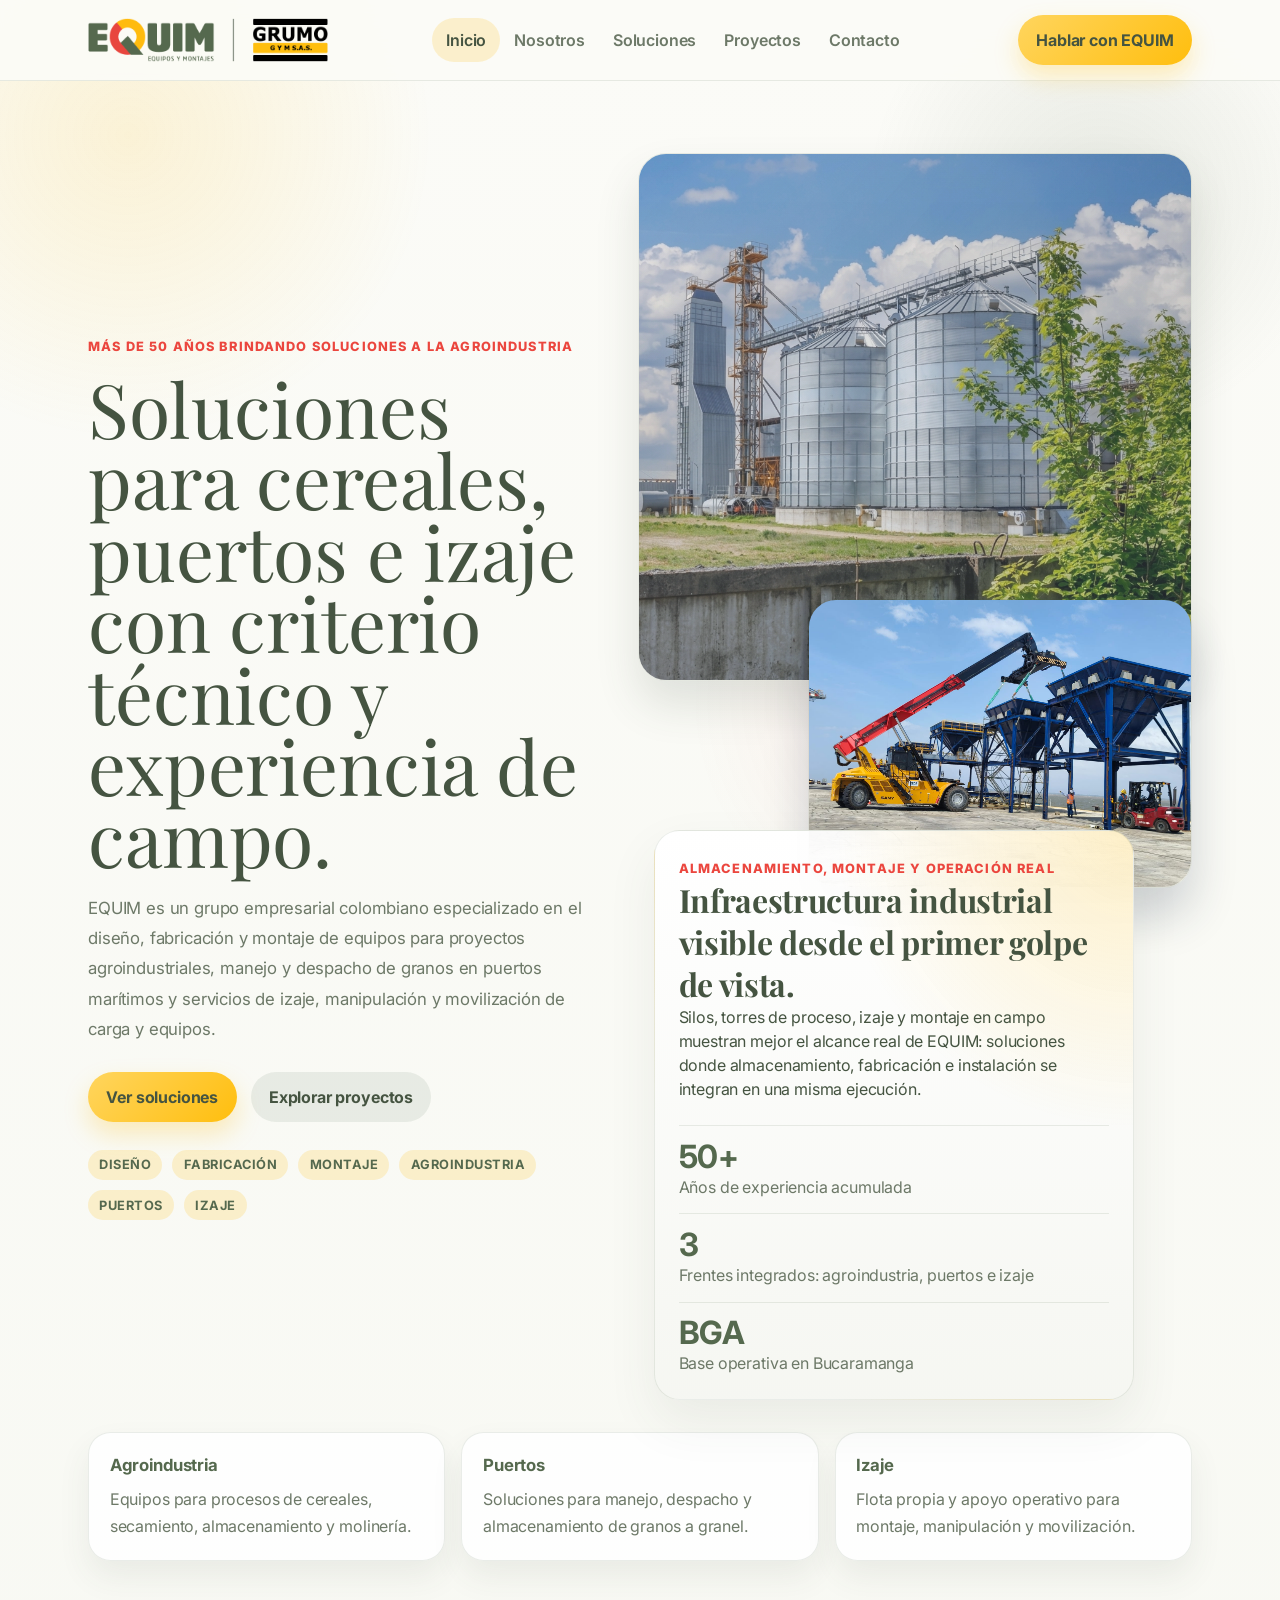
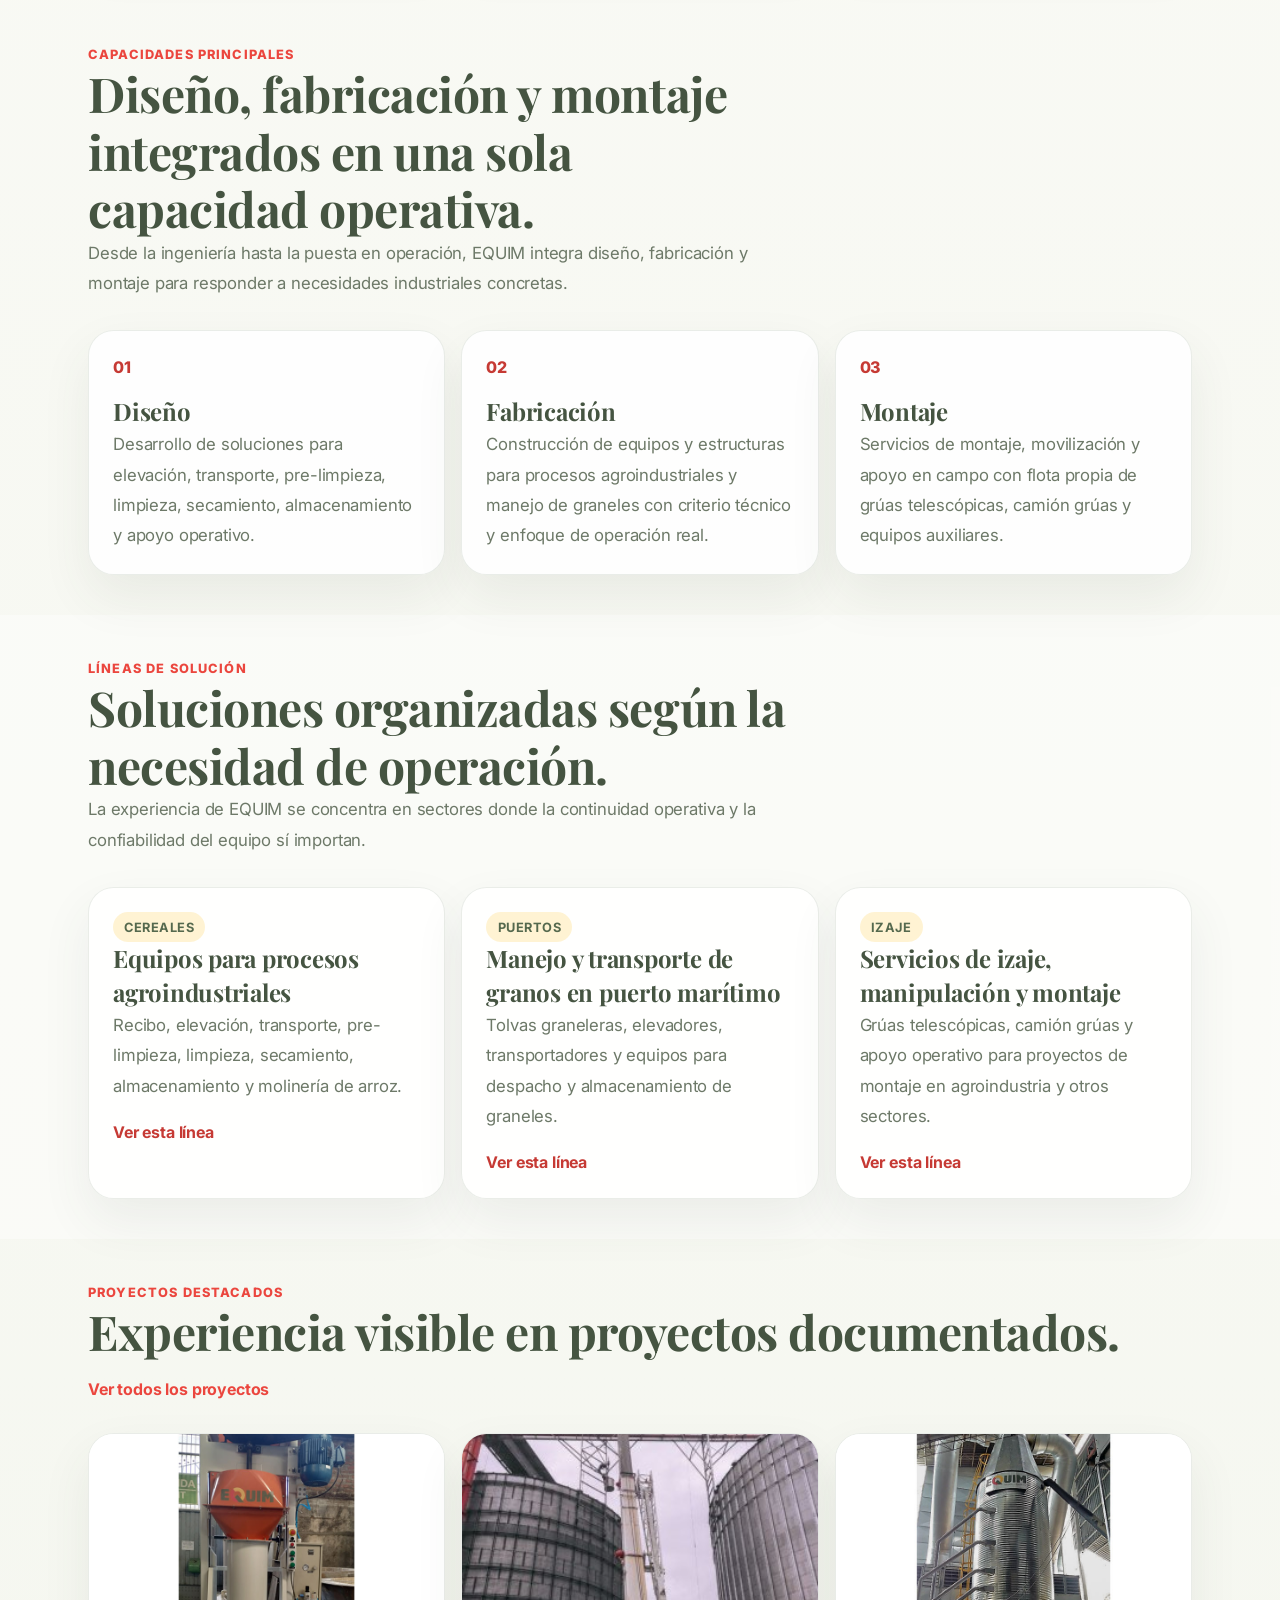
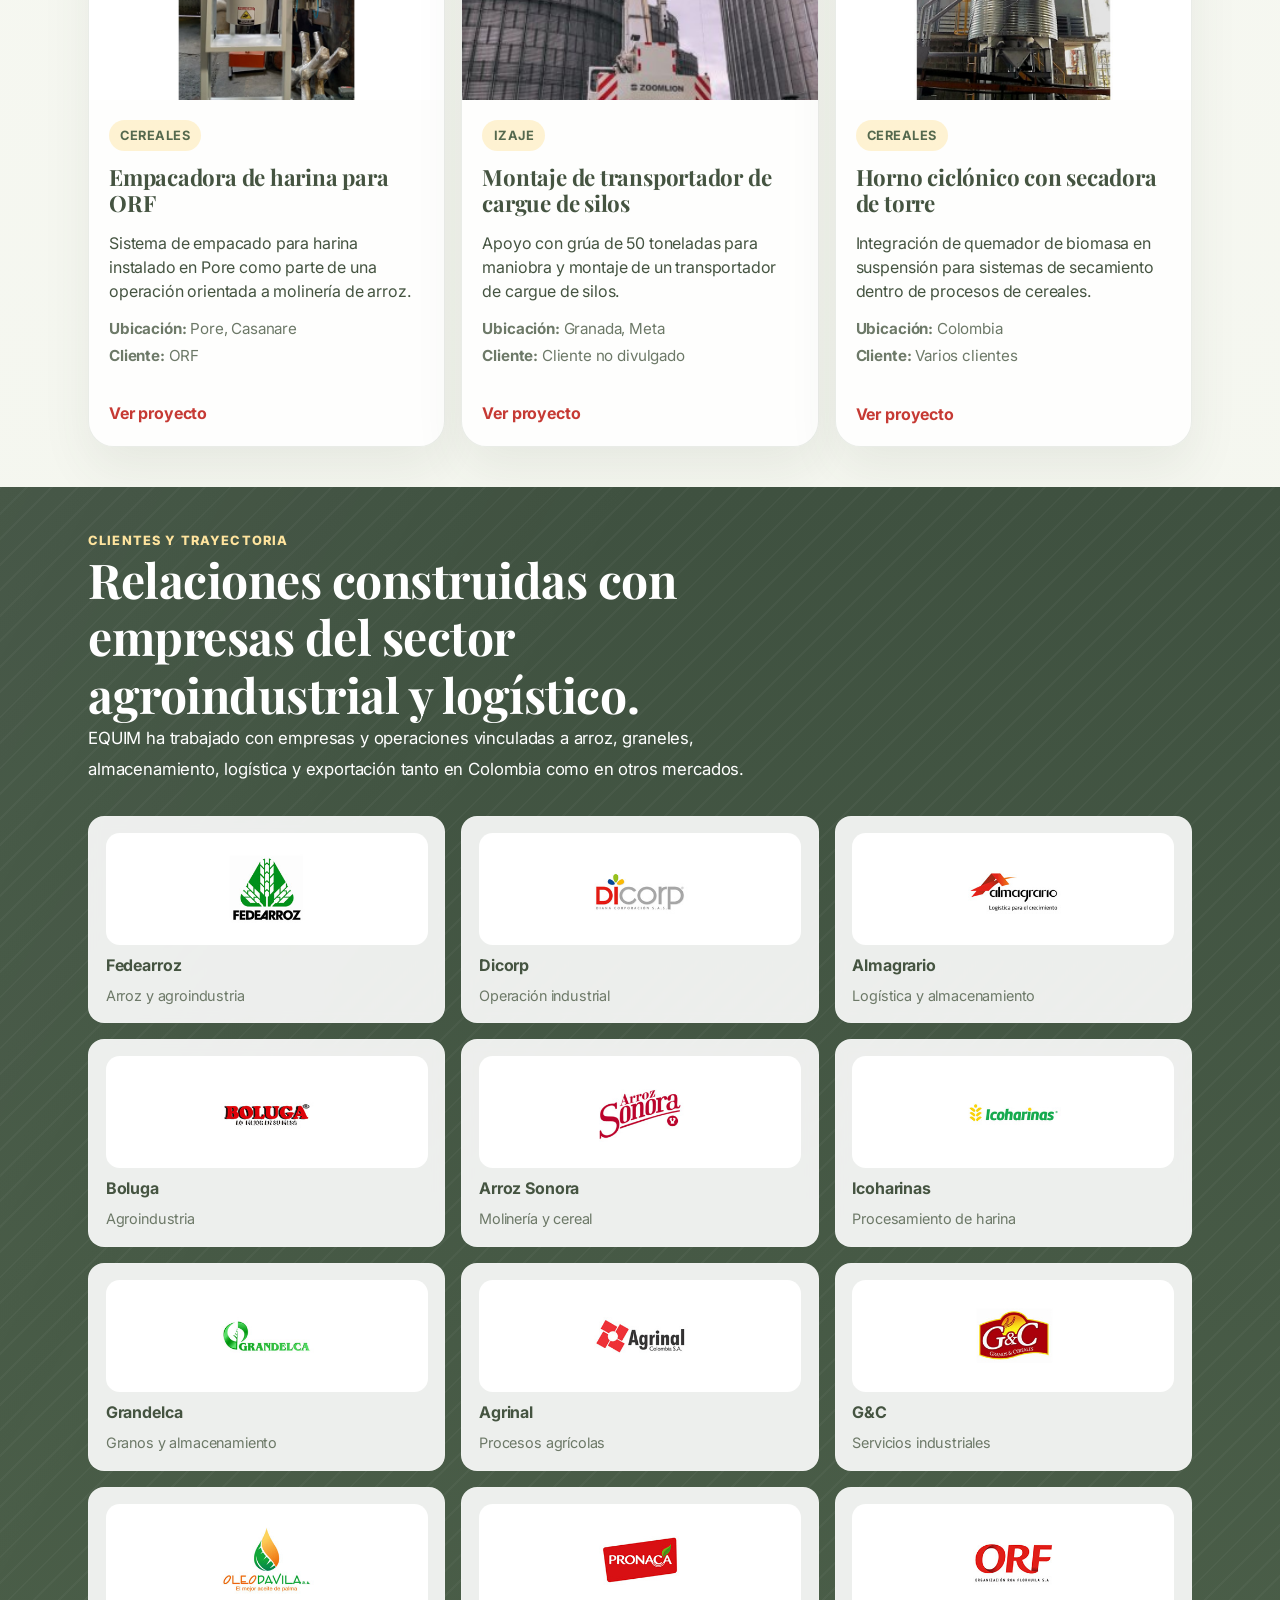
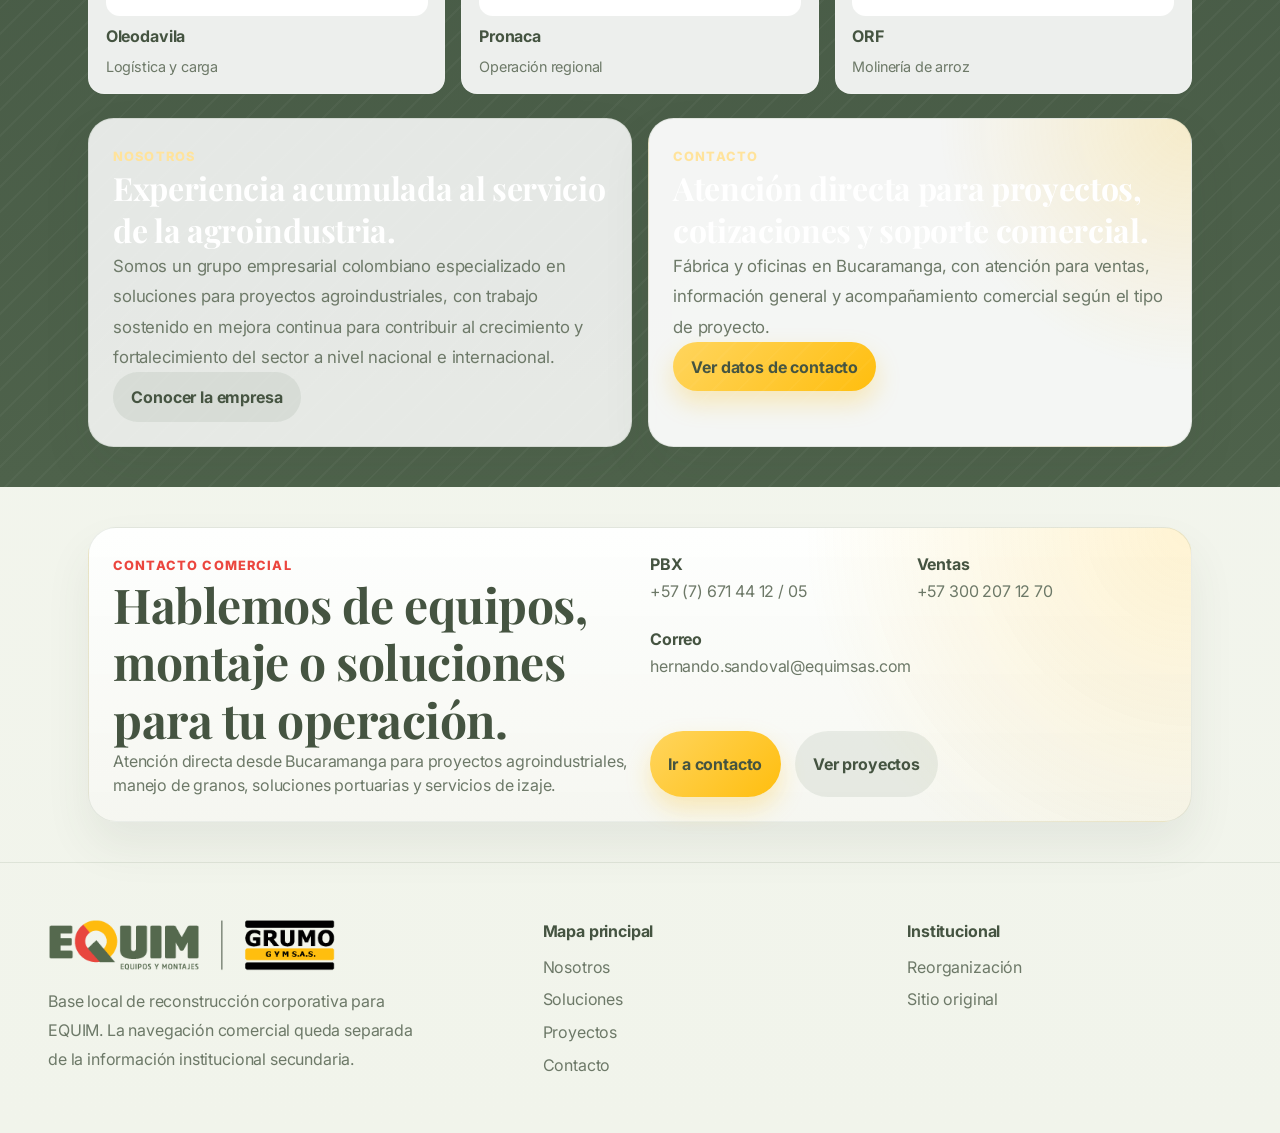
==== index.html @ 0daa2756 "Initial GitHub Pages site" ====
<!DOCTYPE html>
<html lang="es">
<head>
    <meta charset="utf-8">
    <title>EQUIM | GRUMO | Soluciones para agroindustria, puertos e izaje</title>
    <meta name="viewport" content="width=device-width,initial-scale=1">
    <meta
        name="description"
        content="Diseño, fabricación y montaje de equipos para agroindustria, silos, graneles, puertos e izaje con experiencia de campo."
    >
    <meta property="og:site_name" content="EQUIM | GRUMO">
    <meta property="og:locale" content="es_CO">
    <meta property="og:type" content="website">
    <meta property="og:title" content="EQUIM | GRUMO | Soluciones para agroindustria, puertos e izaje">
    <meta property="og:description" content="Diseño, fabricación y montaje de equipos para agroindustria, silos, graneles, puertos e izaje con experiencia de campo.">
    <meta property="og:image" content="./assets/equim-projects/montaje-transportador-silos.jpg">
    <meta property="og:image:alt" content="Montaje industrial con silos y transportador en proyecto de EQUIM">
    <meta name="twitter:card" content="summary_large_image">
    <meta name="twitter:title" content="EQUIM | GRUMO | Soluciones para agroindustria, puertos e izaje">
    <meta name="twitter:description" content="Diseño, fabricación y montaje de equipos para agroindustria, silos, graneles, puertos e izaje con experiencia de campo.">
    <meta name="twitter:image" content="./assets/equim-projects/montaje-transportador-silos.jpg">
    <link rel="icon" type="image/svg+xml" href="./assets/equim-brand/equim-favicon.svg">
    <link rel="shortcut icon" href="./assets/equim-brand/equim-favicon.svg">
    <link href="./css/vendors/aos.css" rel="stylesheet">
    <link href="./style.css" rel="stylesheet">
    <link href="./equim.css" rel="stylesheet">
</head>
<body class="font-inter antialiased text-slate-900 tracking-tight">
    <div class="site-shell">
        <header class="site-header">
            <div class="max-w-6xl mx-auto px-4 sm:px-6">
                <div class="flex items-center justify-between h-16 md:h-20">
                    <a class="brand-lockup" href="index.html" aria-label="EQUIM y GRUMO">
                        <img class="brand-logo" src="./assets/equim-brand/equim-grumo-header-original.png" alt="EQUIM y GRUMO">
                    </a>
                    <nav class="hidden md:flex md:items-center md:gap-2" aria-label="Navegación principal" data-site-nav="home"></nav>
                    <div class="hidden md:block">
                        <a class="btn-primary" href="contacto.html">Hablar con EQUIM</a>
                    </div>
                    <div class="flex md:hidden" x-data="{ expanded: false }">
                        <button class="mobile-toggle" aria-controls="mobile-nav" :aria-expanded="expanded" @click.stop="expanded = !expanded">
                            <span class="sr-only">Abrir menú</span>
                            <svg class="w-5 h-5 fill-current" viewBox="0 0 16 16" xmlns="http://www.w3.org/2000/svg">
                                <rect y="2" width="16" height="2" rx="1"></rect>
                                <rect y="7" width="16" height="2" rx="1"></rect>
                                <rect y="12" width="16" height="2" rx="1"></rect>
                            </svg>
                        </button>
                        <nav
                            id="mobile-nav"
                            class="mobile-nav-panel"
                            @click.away="expanded = false"
                            @keydown.escape.window="expanded = false"
                            x-show="expanded"
                            x-transition:enter="transition ease-out duration-200 transform"
                            x-transition:enter-start="opacity-0 -translate-y-2"
                            x-transition:enter-end="opacity-100 translate-y-0"
                            x-transition:leave="transition ease-out duration-150"
                            x-transition:leave-start="opacity-100"
                            x-transition:leave-end="opacity-0"
                            x-cloak
                            data-mobile-nav="home"
                        ></nav>
                    </div>
                </div>
            </div>
        </header>

        <main>
            <section class="hero-section">
                <div class="max-w-6xl mx-auto px-4 sm:px-6">
                    <div class="hero-grid">
                        <div data-aos="fade-right">
                            <span class="eyebrow">Más de 50 años brindando soluciones a la agroindustria</span>
                            <h1 class="hero-title font-playfair-display">Soluciones para cereales, puertos e izaje con criterio técnico y experiencia de campo.</h1>
                            <p class="hero-copy">
                                EQUIM es un grupo empresarial colombiano especializado en el diseño, fabricación y montaje de equipos para proyectos agroindustriales, manejo y despacho de granos en puertos marítimos y servicios de izaje, manipulación y movilización de carga y equipos.
                            </p>
                            <div class="hero-actions">
                                <a class="btn-primary" href="soluciones.html">Ver soluciones</a>
                                <a class="btn-secondary" href="proyectos.html">Explorar proyectos</a>
                            </div>
                            <ul class="hero-pills" aria-label="Cobertura de trabajo">
                                <li>Diseño</li>
                                <li>Fabricación</li>
                                <li>Montaje</li>
                                <li>Agroindustria</li>
                                <li>Puertos</li>
                                <li>Izaje</li>
                            </ul>
                        </div>
                        <div class="hero-visual-cluster" data-aos="fade-left">
                            <figure class="hero-visual hero-visual-main hero-visual-translucent">
                                <img
                                    class="hero-image-silos hero-image-silos-main"
                                    src="./assets/equim-hero/hero-silos-gemini.png"
                                    alt="Silos de almacenamiento y torre de proceso en instalación agroindustrial"
                                >
                            </figure>
                            <figure class="hero-visual hero-visual-offset hero-visual-support">
                                <img
                                    class="hero-image-crane hero-image-crane-offset"
                                    src="./assets/equim-hero/hero-grua-tolvas.jpg"
                                    alt="Montaje de tolvas industriales con grúa telescópica en operación de EQUIM"
                                >
                            </figure>
                            <div class="hero-panel">
                                <span class="eyebrow">Almacenamiento, montaje y operación real</span>
                                <h2 class="h3 font-playfair-display">Infraestructura industrial visible desde el primer golpe de vista.</h2>
                                <p>
                                    Silos, torres de proceso, izaje y montaje en campo muestran mejor el alcance real de EQUIM: soluciones donde almacenamiento, fabricación e instalación se integran en una misma ejecución.
                                </p>
                                <div class="hero-metrics">
                                    <article>
                                        <strong>50+</strong>
                                        <span>Años de experiencia acumulada</span>
                                    </article>
                                    <article>
                                        <strong>3</strong>
                                        <span>Frentes integrados: agroindustria, puertos e izaje</span>
                                    </article>
                                    <article>
                                        <strong>BGA</strong>
                                        <span>Base operativa en Bucaramanga</span>
                                    </article>
                                </div>
                            </div>
                        </div>
                    </div>
                </div>
            </section>

            <section class="section-shell stats-band">
                <div class="max-w-6xl mx-auto px-4 sm:px-6">
                    <div class="stats-strip">
                        <article>
                            <strong>Agroindustria</strong>
                            <span>Equipos para procesos de cereales, secamiento, almacenamiento y molinería.</span>
                        </article>
                        <article>
                            <strong>Puertos</strong>
                            <span>Soluciones para manejo, despacho y almacenamiento de granos a granel.</span>
                        </article>
                        <article>
                            <strong>Izaje</strong>
                            <span>Flota propia y apoyo operativo para montaje, manipulación y movilización.</span>
                        </article>
                    </div>
                </div>
            </section>

            <section class="section-shell">
                <div class="max-w-6xl mx-auto px-4 sm:px-6">
                    <div class="section-heading">
                        <span class="eyebrow">Capacidades principales</span>
                        <h2 class="h2 font-playfair-display">Diseño, fabricación y montaje integrados en una sola capacidad operativa.</h2>
                        <p>
                            Desde la ingeniería hasta la puesta en operación, EQUIM integra diseño, fabricación y montaje para responder a necesidades industriales concretas.
                        </p>
                    </div>
                    <div class="capability-grid">
                        <article class="surface-card" data-aos="fade-up">
                            <span class="card-index">01</span>
                            <h3 class="h4 font-playfair-display">Diseño</h3>
                            <p>Desarrollo de soluciones para elevación, transporte, pre-limpieza, limpieza, secamiento, almacenamiento y apoyo operativo.</p>
                        </article>
                        <article class="surface-card" data-aos="fade-up" data-aos-delay="80">
                            <span class="card-index">02</span>
                            <h3 class="h4 font-playfair-display">Fabricación</h3>
                            <p>Construcción de equipos y estructuras para procesos agroindustriales y manejo de graneles con criterio técnico y enfoque de operación real.</p>
                        </article>
                        <article class="surface-card" data-aos="fade-up" data-aos-delay="160">
                            <span class="card-index">03</span>
                            <h3 class="h4 font-playfair-display">Montaje</h3>
                            <p>Servicios de montaje, movilización y apoyo en campo con flota propia de grúas telescópicas, camión grúas y equipos auxiliares.</p>
                        </article>
                    </div>
                </div>
            </section>

            <section class="section-shell section-soft">
                <div class="max-w-6xl mx-auto px-4 sm:px-6">
                    <div class="section-heading">
                        <span class="eyebrow">Líneas de solución</span>
                        <h2 class="h2 font-playfair-display">Soluciones organizadas según la necesidad de operación.</h2>
                        <p>
                            La experiencia de EQUIM se concentra en sectores donde la continuidad operativa y la confiabilidad del equipo sí importan.
                        </p>
                    </div>
                    <div class="solution-grid">
                        <article class="solution-card" data-aos="fade-up">
                            <span class="solution-tag">Cereales</span>
                            <h3 class="h4 font-playfair-display">Equipos para procesos agroindustriales</h3>
                            <p>Recibo, elevación, transporte, pre-limpieza, limpieza, secamiento, almacenamiento y molinería de arroz.</p>
                            <a href="soluciones.html#cereales">Ver esta línea</a>
                        </article>
                        <article class="solution-card" data-aos="fade-up" data-aos-delay="80">
                            <span class="solution-tag">Puertos</span>
                            <h3 class="h4 font-playfair-display">Manejo y transporte de granos en puerto marítimo</h3>
                            <p>Tolvas graneleras, elevadores, transportadores y equipos para despacho y almacenamiento de graneles.</p>
                            <a href="soluciones.html#puertos">Ver esta línea</a>
                        </article>
                        <article class="solution-card" data-aos="fade-up" data-aos-delay="160">
                            <span class="solution-tag">Izaje</span>
                            <h3 class="h4 font-playfair-display">Servicios de izaje, manipulación y montaje</h3>
                            <p>Grúas telescópicas, camión grúas y apoyo operativo para proyectos de montaje en agroindustria y otros sectores.</p>
                            <a href="soluciones.html#izaje">Ver esta línea</a>
                        </article>
                    </div>
                </div>
            </section>

            <section class="section-shell">
                <div class="max-w-6xl mx-auto px-4 sm:px-6">
                    <div class="section-heading split-heading">
                        <div>
                            <span class="eyebrow">Proyectos destacados</span>
                            <h2 class="h2 font-playfair-display">Experiencia visible en proyectos documentados.</h2>
                        </div>
                        <a class="text-link" href="proyectos.html">Ver todos los proyectos</a>
                    </div>
                    <div class="project-grid" data-project-featured="3"></div>
                </div>
            </section>

            <section class="section-shell section-dark section-dark-texture">
                <div class="max-w-6xl mx-auto px-4 sm:px-6">
                    <div class="section-heading section-heading-dark">
                        <span class="eyebrow">Clientes y trayectoria</span>
                        <h2 class="h2 font-playfair-display">Relaciones construidas con empresas del sector agroindustrial y logístico.</h2>
                        <p>
                            EQUIM ha trabajado con empresas y operaciones vinculadas a arroz, graneles, almacenamiento, logística y exportación tanto en Colombia como en otros mercados.
                        </p>
                    </div>
                    <div class="client-grid" data-client-grid></div>
                    <div class="story-grid">
                        <article class="story-panel">
                            <span class="eyebrow">Nosotros</span>
                            <h3 class="h3 font-playfair-display">Experiencia acumulada al servicio de la agroindustria.</h3>
                            <p>
                                Somos un grupo empresarial colombiano especializado en soluciones para proyectos agroindustriales, con trabajo sostenido en mejora continua para contribuir al crecimiento y fortalecimiento del sector a nivel nacional e internacional.
                            </p>
                            <a class="btn-secondary" href="nosotros.html">Conocer la empresa</a>
                        </article>
                        <article class="story-panel story-panel-accent">
                            <span class="eyebrow">Contacto</span>
                            <h3 class="h3 font-playfair-display">Atención directa para proyectos, cotizaciones y soporte comercial.</h3>
                            <p>
                                Fábrica y oficinas en Bucaramanga, con atención para ventas, información general y acompañamiento comercial según el tipo de proyecto.
                            </p>
                            <a class="btn-primary" href="contacto.html">Ver datos de contacto</a>
                        </article>
                    </div>
                </div>
            </section>

            <section class="section-shell">
                <div class="max-w-6xl mx-auto px-4 sm:px-6">
                    <div data-cta-variant="homeContact"></div>
                </div>
            </section>
        </main>

        <footer class="site-footer">
            <div class="max-w-6xl mx-auto px-4 sm:px-6">
                <div class="footer-grid" data-footer-variant="home"></div>
            </div>
        </footer>
    </div>

    <script src="./js/vendors/alpinejs.min.js" defer></script>
    <script src="./js/vendors/aos.js"></script>
    <script src="./js/site-data.js"></script>
    <script src="./js/site-render.js"></script>
    <script src="./js/main.js"></script>
    <script src="./js/proyectos-data.js"></script>
    <script src="./js/proyectos.js"></script>
</body>
</html>
---- equim.css ----
:root {
    --equim-ink: #455441;
    --equim-muted: #6d7968;
    --equim-line: #d9e0d3;
    --equim-paper: #f5f6f1;
    --equim-surface: #ffffff;
    --equim-accent: #eb463e;
    --equim-accent-dark: #c63a34;
    --equim-gold: #ffbe0e;
    --equim-forest: #55694e;
    --equim-dark: #3f5140;
}

html {
    scroll-behavior: smooth;
}

body {
    background: linear-gradient(180deg, #fbfbf7 0%, #f1f4eb 100%);
    color: var(--equim-ink);
}

body::before {
    content: "";
    position: fixed;
    inset: 0;
    pointer-events: none;
    background:
        radial-gradient(circle at 10% 15%, rgba(255, 190, 14, 0.14), transparent 22%),
        radial-gradient(circle at 86% 22%, rgba(85, 105, 78, 0.12), transparent 18%),
        radial-gradient(circle at 72% 78%, rgba(235, 70, 62, 0.08), transparent 20%);
    z-index: -1;
}

.site-shell {
    min-height: 100vh;
}

.site-header {
    position: sticky;
    top: 0;
    z-index: 40;
    backdrop-filter: blur(16px);
    background: rgba(251, 251, 247, 0.92);
    border-bottom: 1px solid rgba(85, 105, 78, 0.12);
}

.brand-lockup {
    display: inline-flex;
    align-items: center;
    gap: 0.5rem;
    color: var(--equim-ink);
}

.brand-logo {
    display: block;
    width: auto;
    height: auto;
    max-width: min(15rem, 48vw);
    max-height: 3rem;
}

.nav-link {
    padding: 0.625rem 0.875rem;
    border-radius: 999px;
    color: var(--equim-muted);
    font-weight: 600;
    transition: 180ms ease;
}

.nav-link:hover,
.nav-link.is-active {
    color: var(--equim-ink);
    background: rgba(255, 190, 14, 0.18);
}

.mobile-toggle {
    display: inline-flex;
    align-items: center;
    justify-content: center;
    width: 2.5rem;
    height: 2.5rem;
    border-radius: 999px;
    color: var(--equim-ink);
    background: rgba(85, 105, 78, 0.1);
}

.mobile-nav-panel {
    position: absolute;
    right: 1rem;
    top: calc(100% + 0.5rem);
    display: grid;
    min-width: 12rem;
    padding: 0.75rem;
    border: 1px solid rgba(85, 105, 78, 0.12);
    border-radius: 1rem;
    background: #fff;
    box-shadow: 0 18px 40px rgba(63, 81, 64, 0.12);
}

.mobile-nav-link {
    padding: 0.65rem 0.75rem;
    border-radius: 0.75rem;
    font-weight: 600;
}

.mobile-nav-link:hover,
.mobile-nav-link.is-active {
    background: rgba(255, 190, 14, 0.18);
}

.btn-primary,
.btn-secondary {
    display: inline-flex;
    align-items: center;
    justify-content: center;
    gap: 0.5rem;
    min-height: 3rem;
    padding: 0.8rem 1.15rem;
    border-radius: 999px;
    font-weight: 700;
    transition: 180ms ease;
}

.btn-primary {
    color: var(--equim-ink);
    background: linear-gradient(135deg, #ffd55e, var(--equim-gold));
    box-shadow: 0 12px 24px rgba(255, 190, 14, 0.26);
}

.btn-primary:hover {
    transform: translateY(-1px);
}

.btn-secondary {
    color: var(--equim-ink);
    background: rgba(85, 105, 78, 0.1);
}

.btn-secondary:hover {
    background: rgba(85, 105, 78, 0.16);
}

.text-link {
    color: var(--equim-accent);
    font-weight: 700;
}

.hero-section,
.page-hero {
    padding: 4.5rem 0 2rem;
}

.hero-grid {
    display: grid;
    gap: 2rem;
    align-items: center;
}

.hero-visual-cluster {
    position: relative;
    display: grid;
    gap: 1.15rem;
}

.hero-visual {
    overflow: hidden;
    border-radius: 1.75rem;
    border: 1px solid rgba(85, 105, 78, 0.12);
    box-shadow: 0 24px 44px rgba(63, 81, 64, 0.14);
}

.hero-visual img {
    display: block;
    width: 100%;
    height: 100%;
    object-fit: cover;
}

.hero-visual-main {
    min-height: 33rem;
}

.hero-visual-offset {
    width: min(70%, 24rem);
    justify-self: end;
    min-height: 13.5rem;
    margin-top: -6.25rem;
    position: relative;
    z-index: 2;
}

.hero-visual-support {
    box-shadow: 0 28px 46px rgba(34, 51, 76, 0.2);
    border-color: rgba(63, 81, 64, 0.16);
}

.hero-visual-translucent {
    position: relative;
}

.hero-visual-translucent::after {
    content: "";
    position: absolute;
    inset: 0;
    background:
        linear-gradient(132deg, rgba(245, 246, 241, 0.08), rgba(19, 38, 64, 0.24)),
        linear-gradient(180deg, rgba(255, 255, 255, 0.02), rgba(255, 255, 255, 0.08));
    pointer-events: none;
}

.hero-visual-translucent img {
    opacity: 0.92;
    transform: scale(1.03);
}

.hero-image-crane {
    object-position: center 58%;
}

.hero-image-crane-offset {
    object-position: center 46%;
    transform: scale(1.05);
}

.hero-image-silos {
    object-position: center 18%;
    transform: scale(1.08);
}

.hero-image-silos-main {
    object-position: center 24%;
    transform: scale(1.04);
}

.hero-title,
.page-title {
    font-size: clamp(2.5rem, 7vw, 4.7rem);
    line-height: 0.95;
    margin: 1rem 0 1.25rem;
}

.hero-copy,
.page-intro,
.section-heading p,
.surface-card p,
.solution-card p,
.story-panel p {
    color: var(--equim-muted);
    font-size: 1.05rem;
    line-height: 1.8;
}

.hero-actions {
    display: flex;
    flex-wrap: wrap;
    gap: 0.875rem;
    margin-top: 1.75rem;
}

.hero-pills {
    display: flex;
    flex-wrap: wrap;
    gap: 0.625rem;
    margin-top: 1.75rem;
}

.hero-pills li,
.solution-tag,
.category-pill,
.team-role {
    display: inline-flex;
    align-items: center;
    width: fit-content;
    padding: 0.35rem 0.7rem;
    border-radius: 999px;
    background: rgba(255, 190, 14, 0.18);
    color: var(--equim-forest);
    font-size: 0.8rem;
    font-weight: 700;
    letter-spacing: 0.04em;
    text-transform: uppercase;
}

.eyebrow {
    color: var(--equim-accent);
    font-size: 0.8rem;
    font-weight: 800;
    letter-spacing: 0.09em;
    text-transform: uppercase;
}

.hero-panel,
.surface-card,
.solution-card,
.story-panel,
.document-item,
.project-card,
.detail-card {
    border: 1px solid rgba(85, 105, 78, 0.12);
    border-radius: 1.6rem;
    background: rgba(255, 255, 255, 0.86);
    box-shadow: 0 22px 50px rgba(63, 81, 64, 0.08);
}

.hero-panel,
.surface-card,
.solution-card,
.story-panel,
.detail-card {
    padding: 1.5rem;
}

.hero-panel {
    background:
        radial-gradient(circle at top right, rgba(255, 190, 14, 0.22), transparent 40%),
        linear-gradient(180deg, rgba(255, 255, 255, 0.94), rgba(245, 246, 241, 0.94));
    width: min(88%, 30rem);
    margin-top: -4.75rem;
    margin-left: 1rem;
    position: relative;
    z-index: 3;
}

.hero-metrics {
    display: grid;
    gap: 0.9rem;
    margin-top: 1.5rem;
}

.hero-metrics article {
    display: grid;
    gap: 0.15rem;
    padding-top: 0.9rem;
    border-top: 1px solid rgba(85, 105, 78, 0.12);
}

.hero-metrics strong {
    font-size: 2rem;
    line-height: 1;
    color: var(--equim-forest);
}

.hero-metrics span {
    color: var(--equim-muted);
}

.section-shell {
    padding: 2.5rem 0;
}

.stats-band {
    padding-top: 0;
}

.stats-strip {
    display: grid;
    gap: 1rem;
}

.stats-strip article {
    padding: 1.25rem 1.3rem;
    border-radius: 1.4rem;
    border: 1px solid rgba(85, 105, 78, 0.12);
    background: rgba(255, 255, 255, 0.84);
    box-shadow: 0 16px 32px rgba(63, 81, 64, 0.08);
}

.stats-strip strong {
    display: block;
    margin-bottom: 0.45rem;
    color: var(--equim-forest);
    font-size: 1.05rem;
}

.stats-strip span {
    color: var(--equim-muted);
    line-height: 1.7;
}

.section-soft {
    background: rgba(255, 255, 255, 0.42);
}

.section-dark {
    background: linear-gradient(180deg, var(--equim-dark), #4e624b);
    color: #fff;
}

.section-dark-texture {
    position: relative;
    overflow: hidden;
}

.section-dark-texture::before {
    content: "";
    position: absolute;
    inset: 0;
    background:
        linear-gradient(120deg, rgba(255, 255, 255, 0.04) 0%, transparent 30%),
        repeating-linear-gradient(
            135deg,
            rgba(255, 255, 255, 0.03) 0,
            rgba(255, 255, 255, 0.03) 2px,
            transparent 2px,
            transparent 18px
        );
    pointer-events: none;
}

.section-heading {
    max-width: 44rem;
    margin-bottom: 2rem;
}

.section-heading-dark p,
.section-dark .h2 {
    color: #fff;
}

.section-dark .eyebrow {
    color: #ffe39b;
}

.split-heading {
    display: flex;
    flex-wrap: wrap;
    justify-content: space-between;
    gap: 1rem;
    align-items: end;
    max-width: none;
}

.capability-grid,
.solution-grid,
.project-grid,
.team-grid,
.client-grid,
.footer-grid,
.story-grid,
.contact-layout {
    display: grid;
    gap: 1rem;
}

.card-index {
    display: inline-flex;
    margin-bottom: 1rem;
    color: var(--equim-accent-dark);
    font-weight: 800;
}

.client-grid {
    grid-template-columns: repeat(2, minmax(0, 1fr));
    margin-bottom: 1.5rem;
}

.client-plaque {
    display: grid;
    gap: 0.5rem;
    padding: 1rem 1.05rem;
    border-radius: 1rem;
    border: 1px solid rgba(255, 255, 255, 0.12);
    background: rgba(255, 255, 255, 0.9);
    backdrop-filter: blur(6px);
}

.client-plaque strong {
    font-size: 1rem;
    color: var(--equim-ink);
}

.client-plaque span {
    color: var(--equim-muted);
    font-size: 0.9rem;
}

.client-plaque-logo {
    display: grid;
    place-items: center;
    min-height: 7rem;
    border-radius: 0.85rem;
    background: #fff;
}

.client-logo {
    display: block;
    width: auto;
    max-width: 100%;
    max-height: 6.2rem;
    object-fit: contain;
}

.story-panel {
    min-height: 100%;
}

.story-panel-accent,
.surface-card-accent {
    background:
        radial-gradient(circle at top right, rgba(255, 190, 14, 0.18), transparent 40%),
        rgba(255, 255, 255, 0.94);
}

.solution-card a,
.document-item strong,
.footer-list a,
.contact-points a,
.project-card a,
.text-link {
    transition: 180ms ease;
}

.solution-card a,
.project-card a {
    display: inline-flex;
    margin-top: 1.2rem;
    font-weight: 700;
    color: var(--equim-accent-dark);
}

.document-list {
    display: grid;
    gap: 1rem;
}

.document-item {
    display: grid;
    gap: 0.4rem;
    padding: 1.25rem 1.4rem;
}

.document-item strong {
    color: var(--equim-ink);
}

.document-item span {
    color: var(--equim-muted);
}

.document-item:hover strong,
.solution-card a:hover,
.project-card a:hover,
.footer-list a:hover,
.contact-points a:hover,
.text-link:hover {
    color: var(--equim-accent);
}

.contact-layout {
    align-items: start;
}

.contact-stack,
.contact-points,
.contact-actions,
.cta-band-points {
    display: grid;
    gap: 1rem;
}

.contact-points strong {
    display: block;
    margin-bottom: 0.2rem;
}

.cta-band {
    display: grid;
    gap: 1.25rem;
    padding: 1.5rem;
    border-radius: 1.75rem;
    border: 1px solid rgba(85, 105, 78, 0.12);
    background:
        radial-gradient(circle at top right, rgba(255, 190, 14, 0.18), transparent 34%),
        linear-gradient(180deg, rgba(255, 255, 255, 0.92), rgba(245, 246, 241, 0.94));
    box-shadow: 0 24px 46px rgba(63, 81, 64, 0.08);
}

.cta-band-copy p,
.cta-band-points a {
    color: var(--equim-muted);
}

.cta-band-panel {
    display: grid;
    gap: 1rem;
}

.cta-band-points {
    grid-template-columns: repeat(1, minmax(0, 1fr));
}

.cta-band-points strong {
    display: block;
    margin-bottom: 0.2rem;
    color: var(--equim-ink);
}

.cta-band-compact {
    align-items: center;
}

.team-portrait,
.solution-inline-image {
    display: block;
    width: 100%;
    border-radius: 1.25rem;
    margin-bottom: 1rem;
    object-fit: cover;
    background: #e6e6e6;
}

.team-portrait {
    aspect-ratio: 4 / 5;
}

.solution-inline-image {
    aspect-ratio: 16 / 9;
}

.clean-list {
    display: grid;
    gap: 0.55rem;
    margin-top: 1rem;
    color: var(--equim-muted);
}

.solution-detail {
    display: grid;
    gap: 1rem;
    margin-bottom: 1.75rem;
}

.team-grid {
    grid-template-columns: repeat(1, minmax(0, 1fr));
}

.filter-row {
    display: flex;
    flex-wrap: wrap;
    gap: 0.75rem;
    margin-bottom: 1.5rem;
}

.filter-chip {
    display: inline-flex;
    align-items: center;
    justify-content: center;
    padding: 0.65rem 1rem;
    border: 1px solid rgba(85, 105, 78, 0.12);
    border-radius: 999px;
    background: rgba(255, 255, 255, 0.82);
    font-weight: 700;
    color: var(--equim-muted);
}

.filter-chip.is-active,
.filter-chip:hover {
    color: var(--equim-ink);
    border-color: rgba(255, 190, 14, 0.5);
    background: rgba(255, 190, 14, 0.18);
}

.project-card {
    overflow: hidden;
}

.project-card-image {
    display: block;
    width: 100%;
    aspect-ratio: 4 / 3;
    object-fit: cover;
    background: #e6e6e6;
}

.project-card-body {
    display: grid;
    gap: 0.9rem;
    padding: 1.25rem;
}

.project-card-meta {
    display: grid;
    gap: 0.3rem;
    color: var(--equim-muted);
    font-size: 0.95rem;
}

.project-card-title {
    font-size: 1.4rem;
    line-height: 1.15;
}

.detail-layout {
    display: grid;
    gap: 1.25rem;
}

.detail-hero-image {
    display: block;
    width: 100%;
    border-radius: 1.5rem;
    aspect-ratio: 16 / 10;
    object-fit: cover;
    background: #e6e6e6;
}

.detail-meta {
    display: grid;
    gap: 0.9rem;
}

.detail-meta-item {
    padding: 1rem 0 0;
    border-top: 1px solid rgba(85, 105, 78, 0.12);
}

.detail-meta-item strong {
    display: block;
    margin-bottom: 0.2rem;
}

.site-footer {
    padding: 3rem 0;
    border-top: 1px solid rgba(85, 105, 78, 0.12);
}

.site-footer .max-w-6xl {
    max-width: min(88rem, calc(100% - 2rem));
}

.footer-grid {
    align-items: start;
    gap: 1.75rem;
}

.brand-lockup-footer {
    margin-bottom: 1rem;
}

.brand-lockup-footer .brand-logo {
    max-width: min(18rem, 100%);
    max-height: 3.5rem;
}

.footer-copy {
    color: var(--equim-muted);
    max-width: 24rem;
    line-height: 1.8;
}

.footer-grid h3 {
    margin-bottom: 0.75rem;
    font-weight: 700;
}

.footer-list {
    display: grid;
    gap: 0.55rem;
    color: var(--equim-muted);
}

@media (min-width: 768px) {
    .hero-grid,
    .contact-layout,
    .story-grid,
    .detail-layout,
    .two-column-story {
        grid-template-columns: repeat(2, minmax(0, 1fr));
    }

    .stats-strip {
        grid-template-columns: repeat(3, minmax(0, 1fr));
    }

    .capability-grid,
    .solution-grid,
    .project-grid,
    .client-grid,
    .team-grid {
        grid-template-columns: repeat(3, minmax(0, 1fr));
    }

    .solution-detail {
        grid-template-columns: minmax(0, 0.85fr) minmax(0, 1.15fr);
    }

    .cta-band,
    .cta-band-points {
        grid-template-columns: repeat(2, minmax(0, 1fr));
    }

    .site-footer {
        padding: 3.5rem 0;
    }

    .site-footer .max-w-6xl {
        max-width: min(92rem, calc(100% - 3rem));
    }

    .hero-grid {
        grid-template-columns: minmax(0, 0.95fr) minmax(0, 1.05fr);
        gap: 3rem;
    }

    .footer-grid {
        grid-template-columns: minmax(0, 1.4fr) repeat(2, minmax(12rem, 1fr));
        column-gap: 2.5rem;
    }

}

@media (max-width: 767px) {
    .hero-visual-main {
        min-height: 24rem;
    }

    .hero-visual-offset {
        width: min(78%, 19rem);
        min-height: 11rem;
        margin-top: -4rem;
    }

    .hero-panel {
        width: 100%;
        margin-top: -1.5rem;
        margin-left: 0;
    }
}
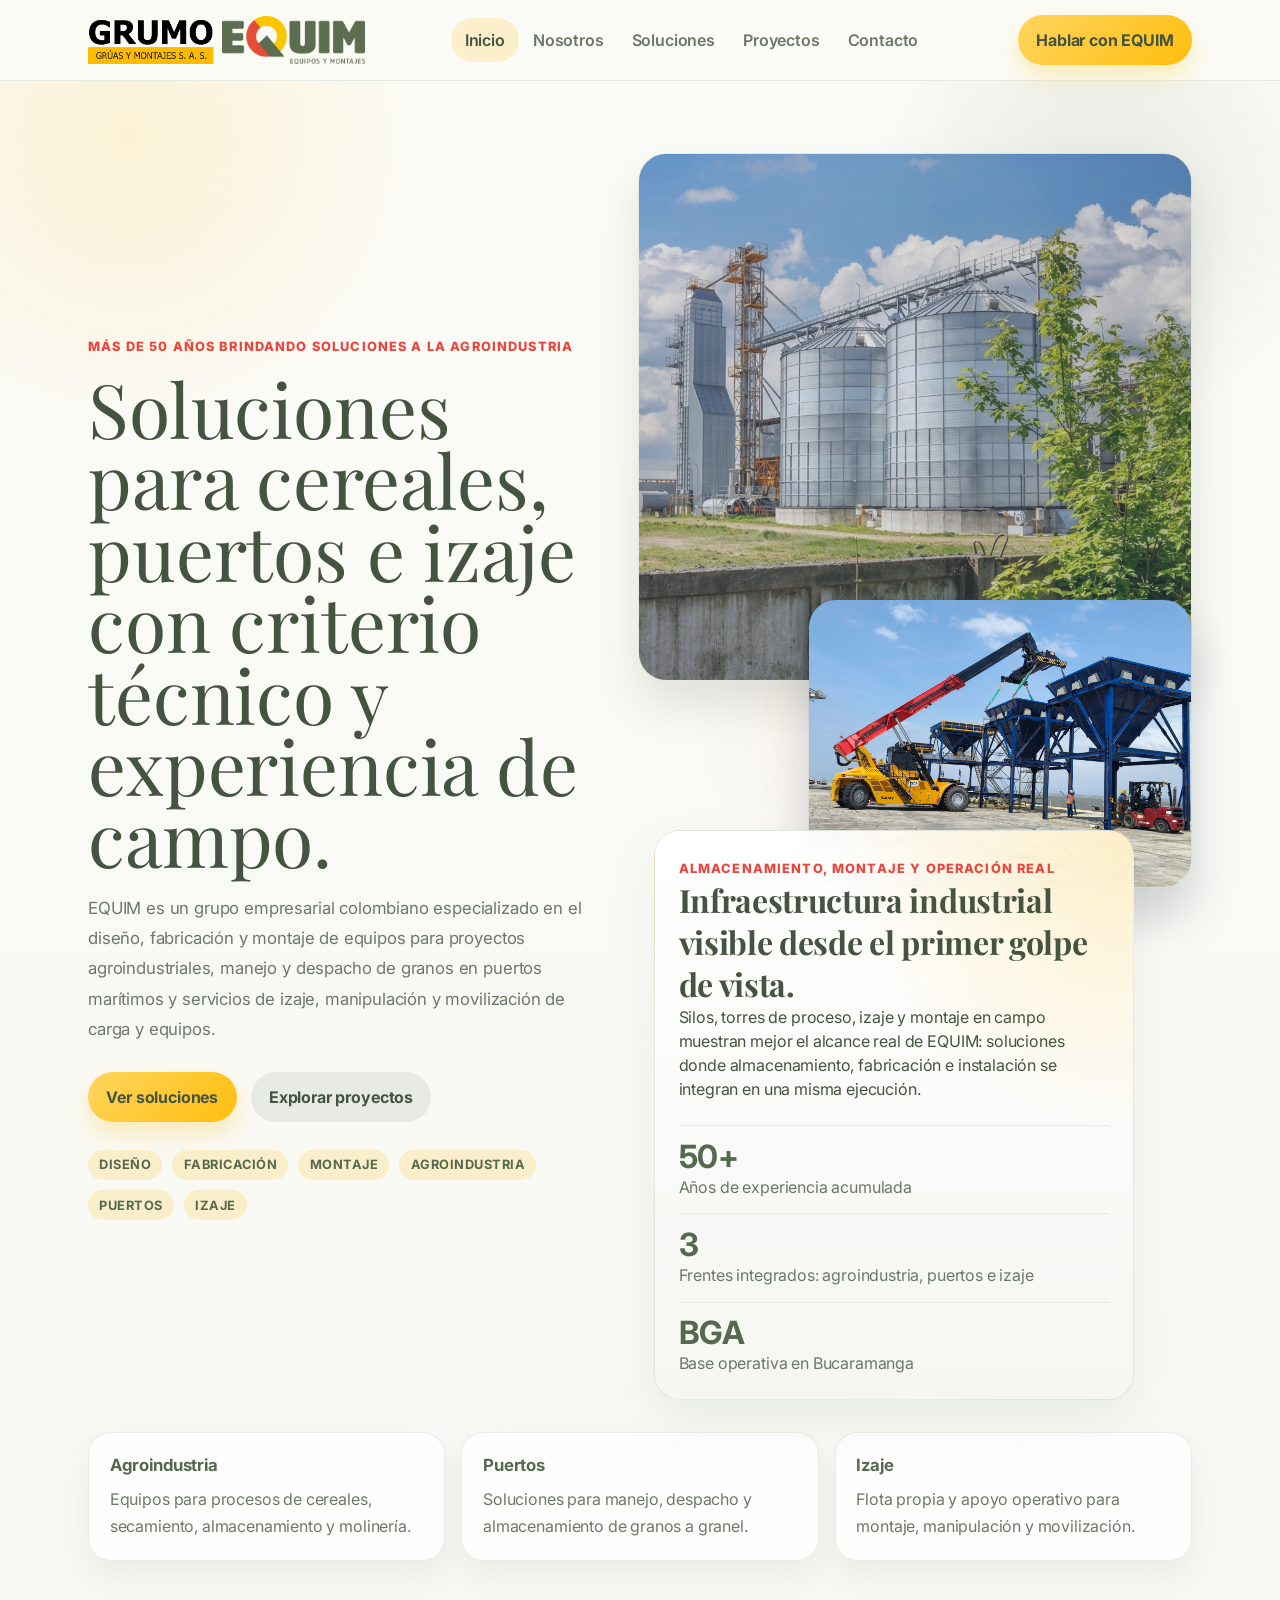
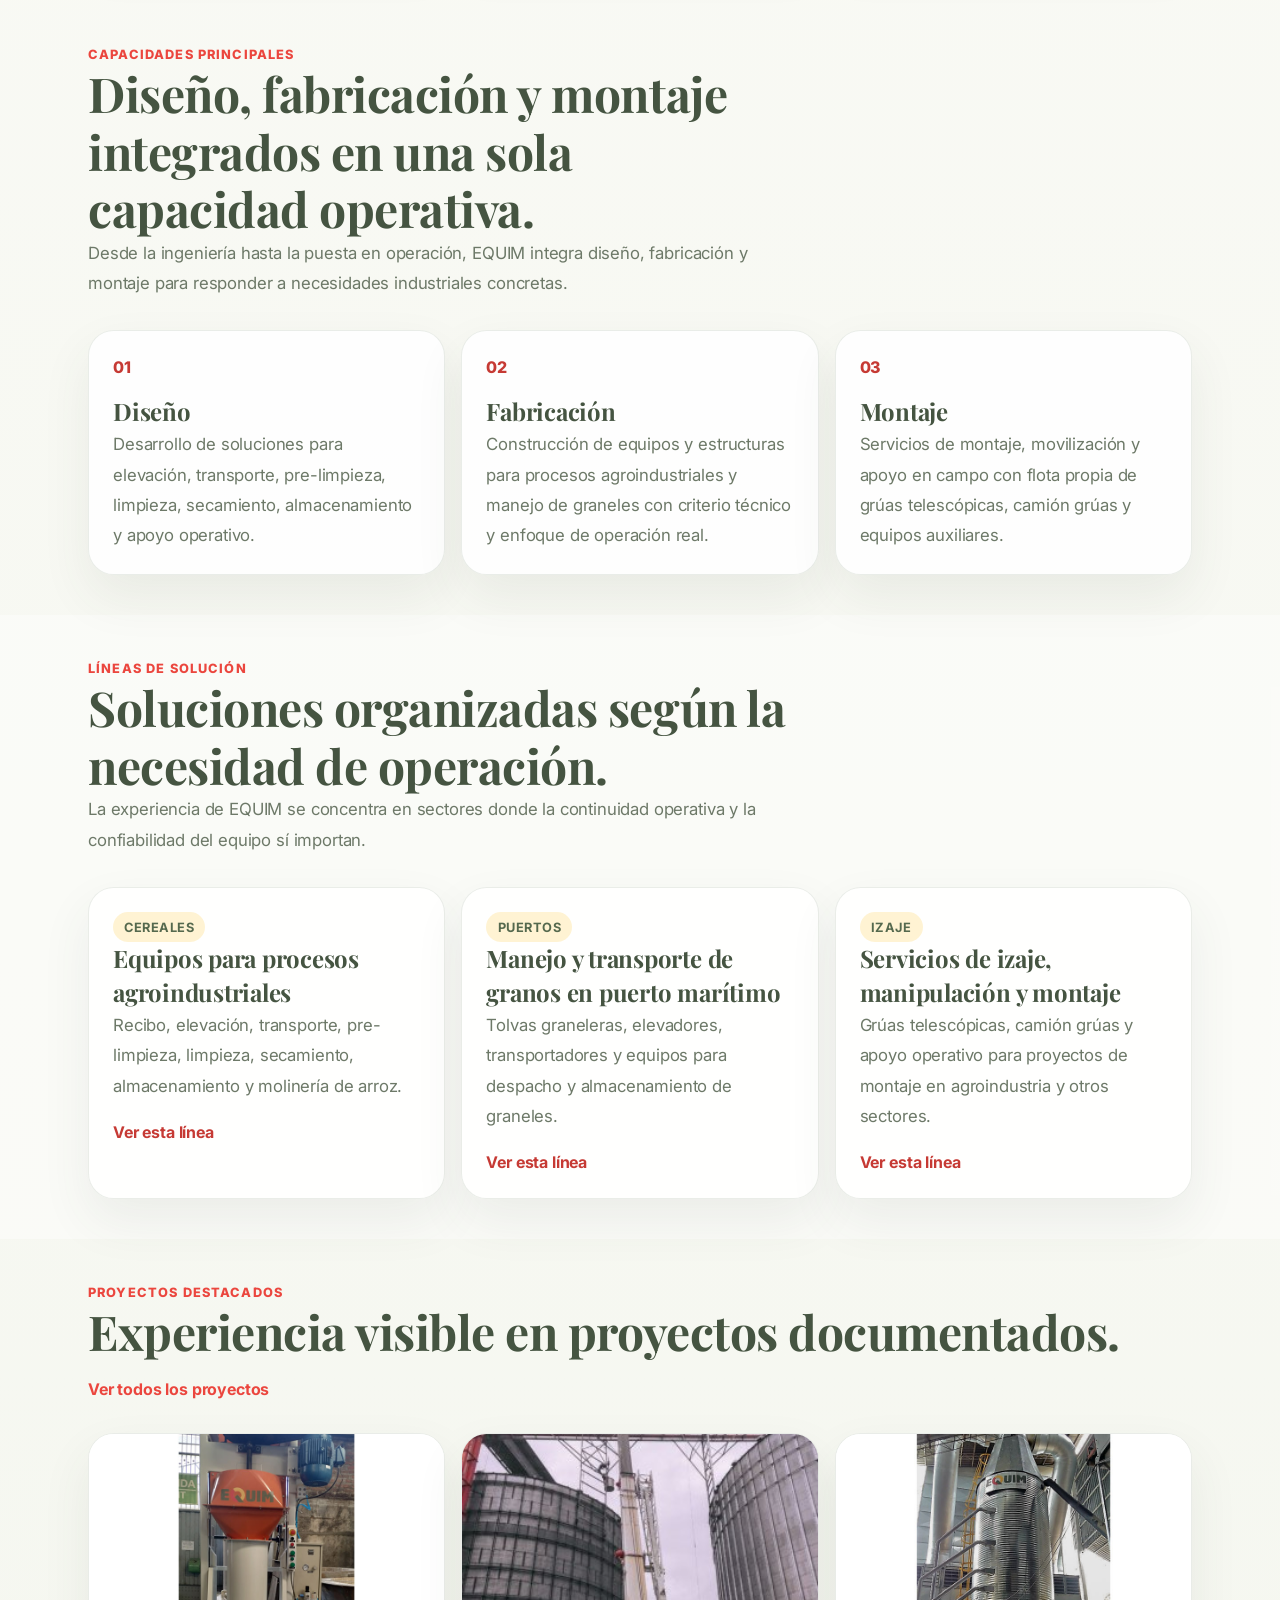
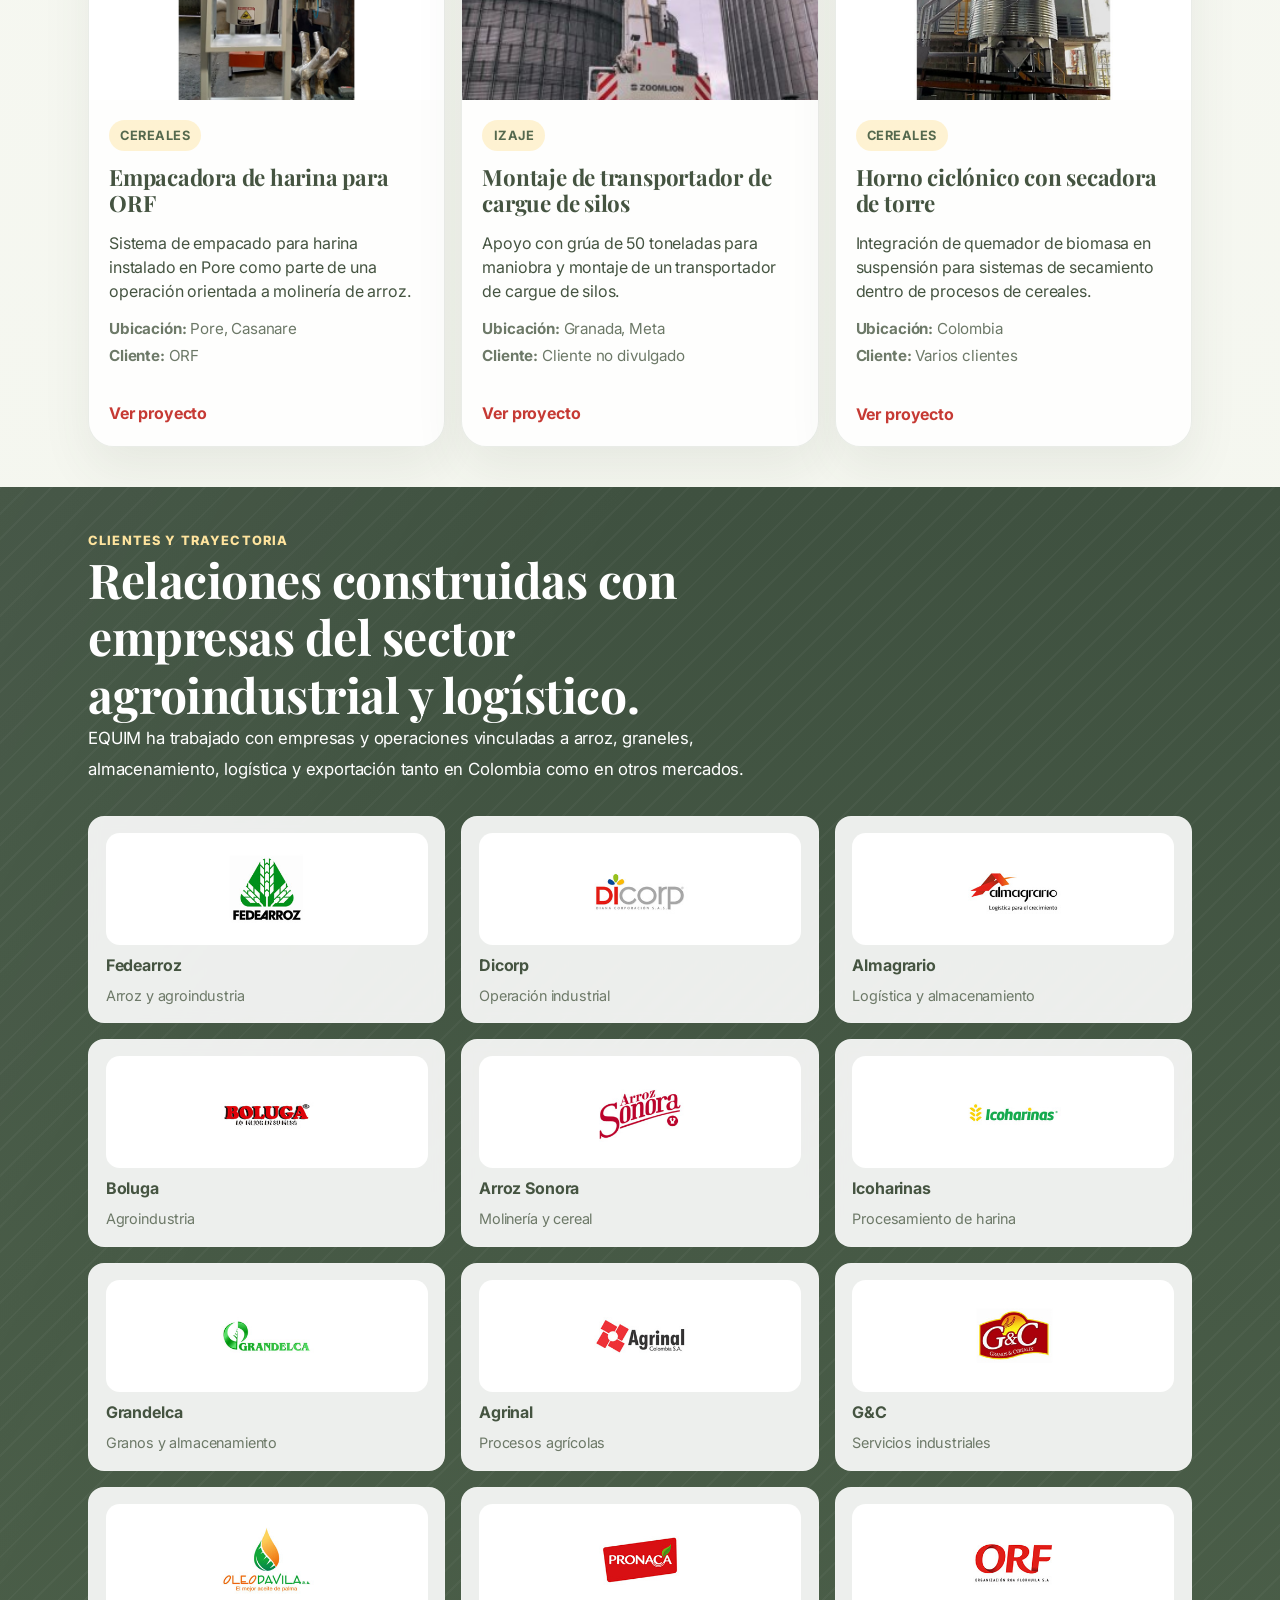
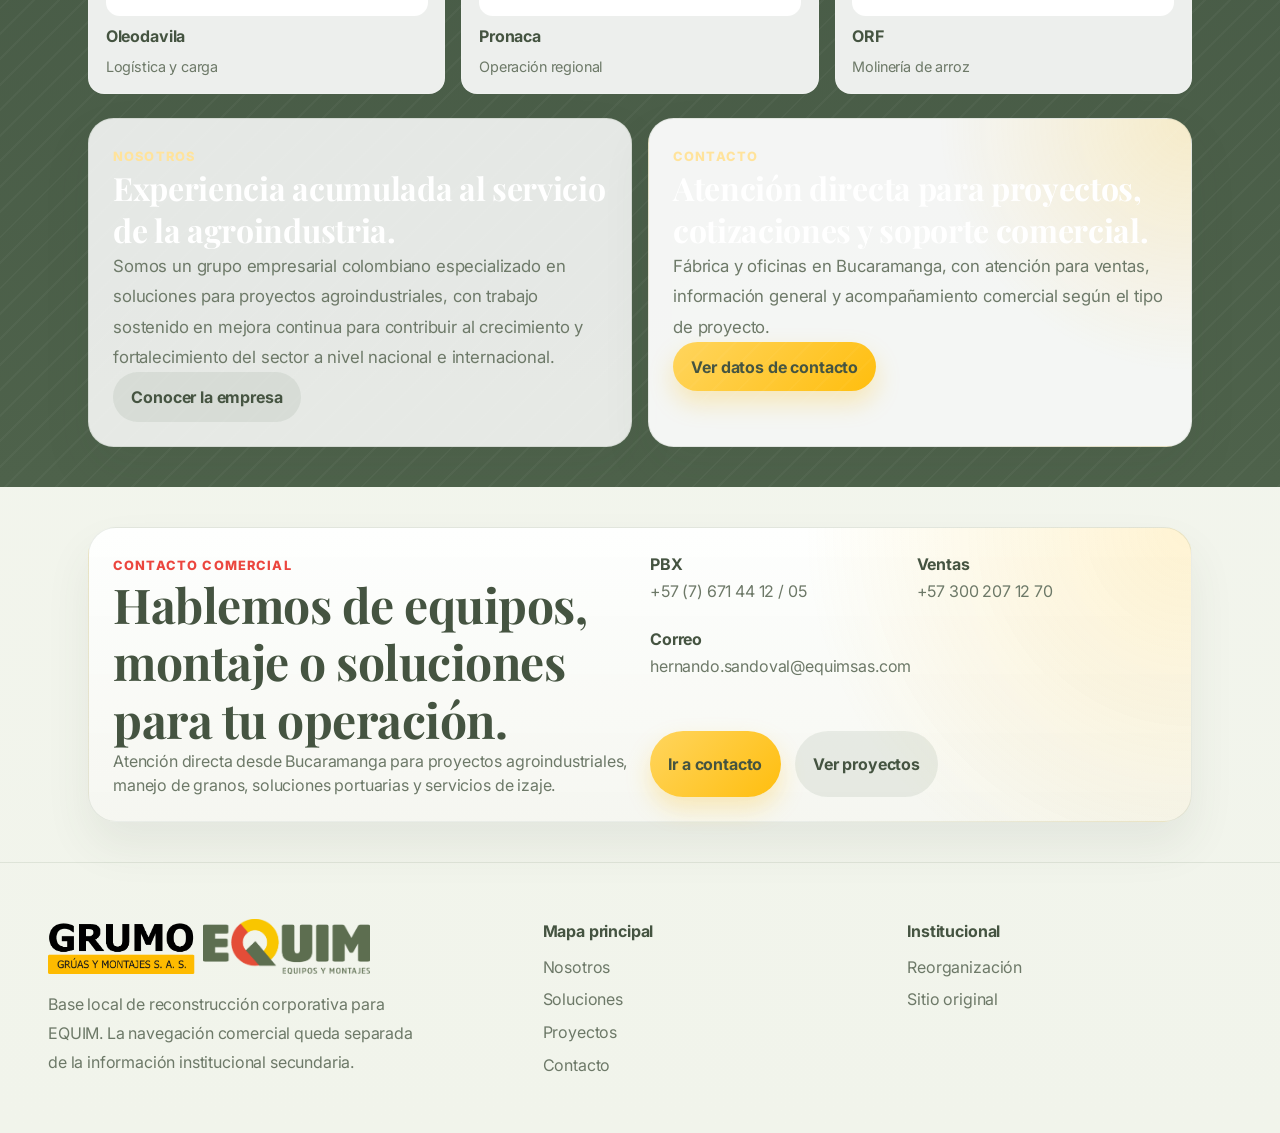
==== commit a0280ccc: "feat: actualizar logos institucionales y orden grumo-equim" ====
--- a/index.html
+++ b/index.html
@@ -30,8 +30,9 @@
         <header class="site-header">
             <div class="max-w-6xl mx-auto px-4 sm:px-6">
                 <div class="flex items-center justify-between h-16 md:h-20">
-                    <a class="brand-lockup" href="index.html" aria-label="EQUIM y GRUMO">
-                        <img class="brand-logo" src="./assets/equim-brand/equim-grumo-header-original.png" alt="EQUIM y GRUMO">
+                    <a class="brand-lockup" href="index.html" aria-label="GRUMO y EQUIM">
+                        <img class="brand-logo" src="./assets/equim-brand/grumo-logo-nuevo.png" alt="GRUMO">
+                        <img class="brand-logo" src="./assets/equim-brand/equim-logo-nuevo.png" alt="EQUIM">
                     </a>
                     <nav class="hidden md:flex md:items-center md:gap-2" aria-label="Navegación principal" data-site-nav="home"></nav>
                     <div class="hidden md:block">
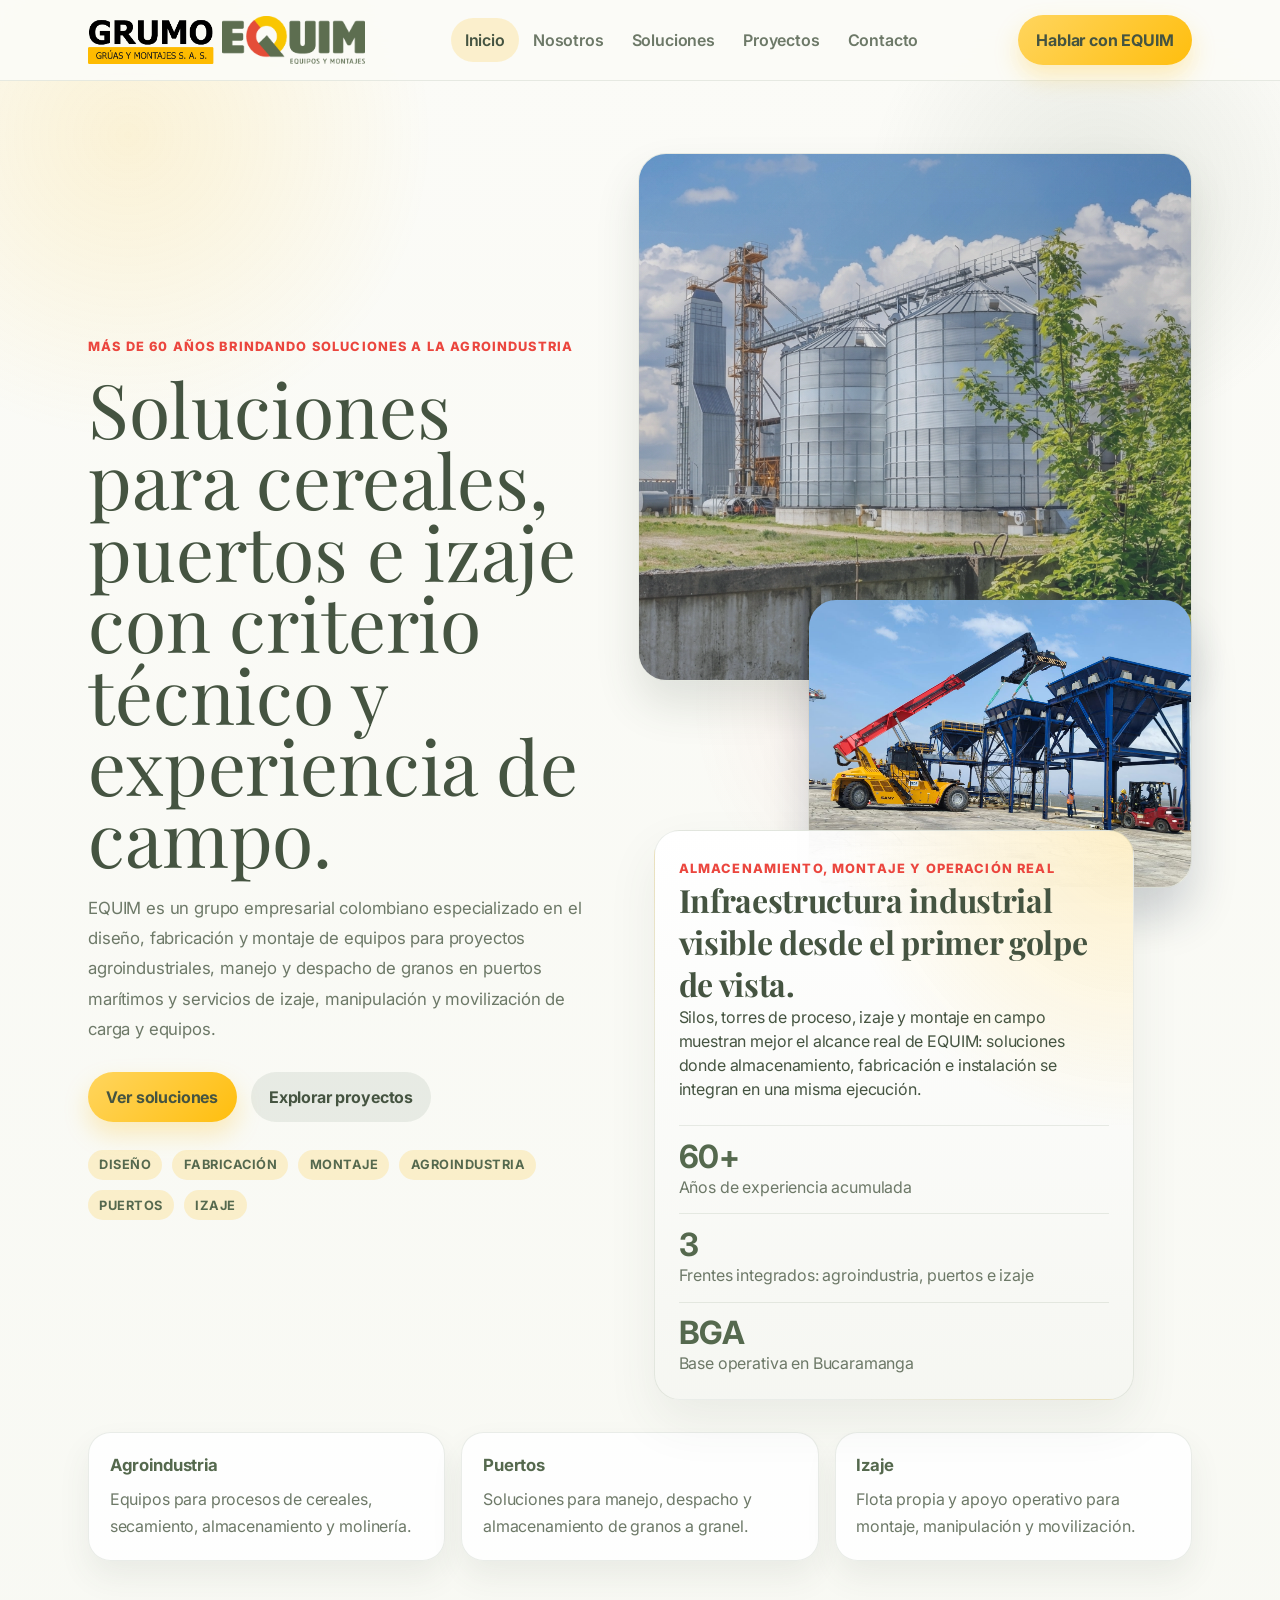
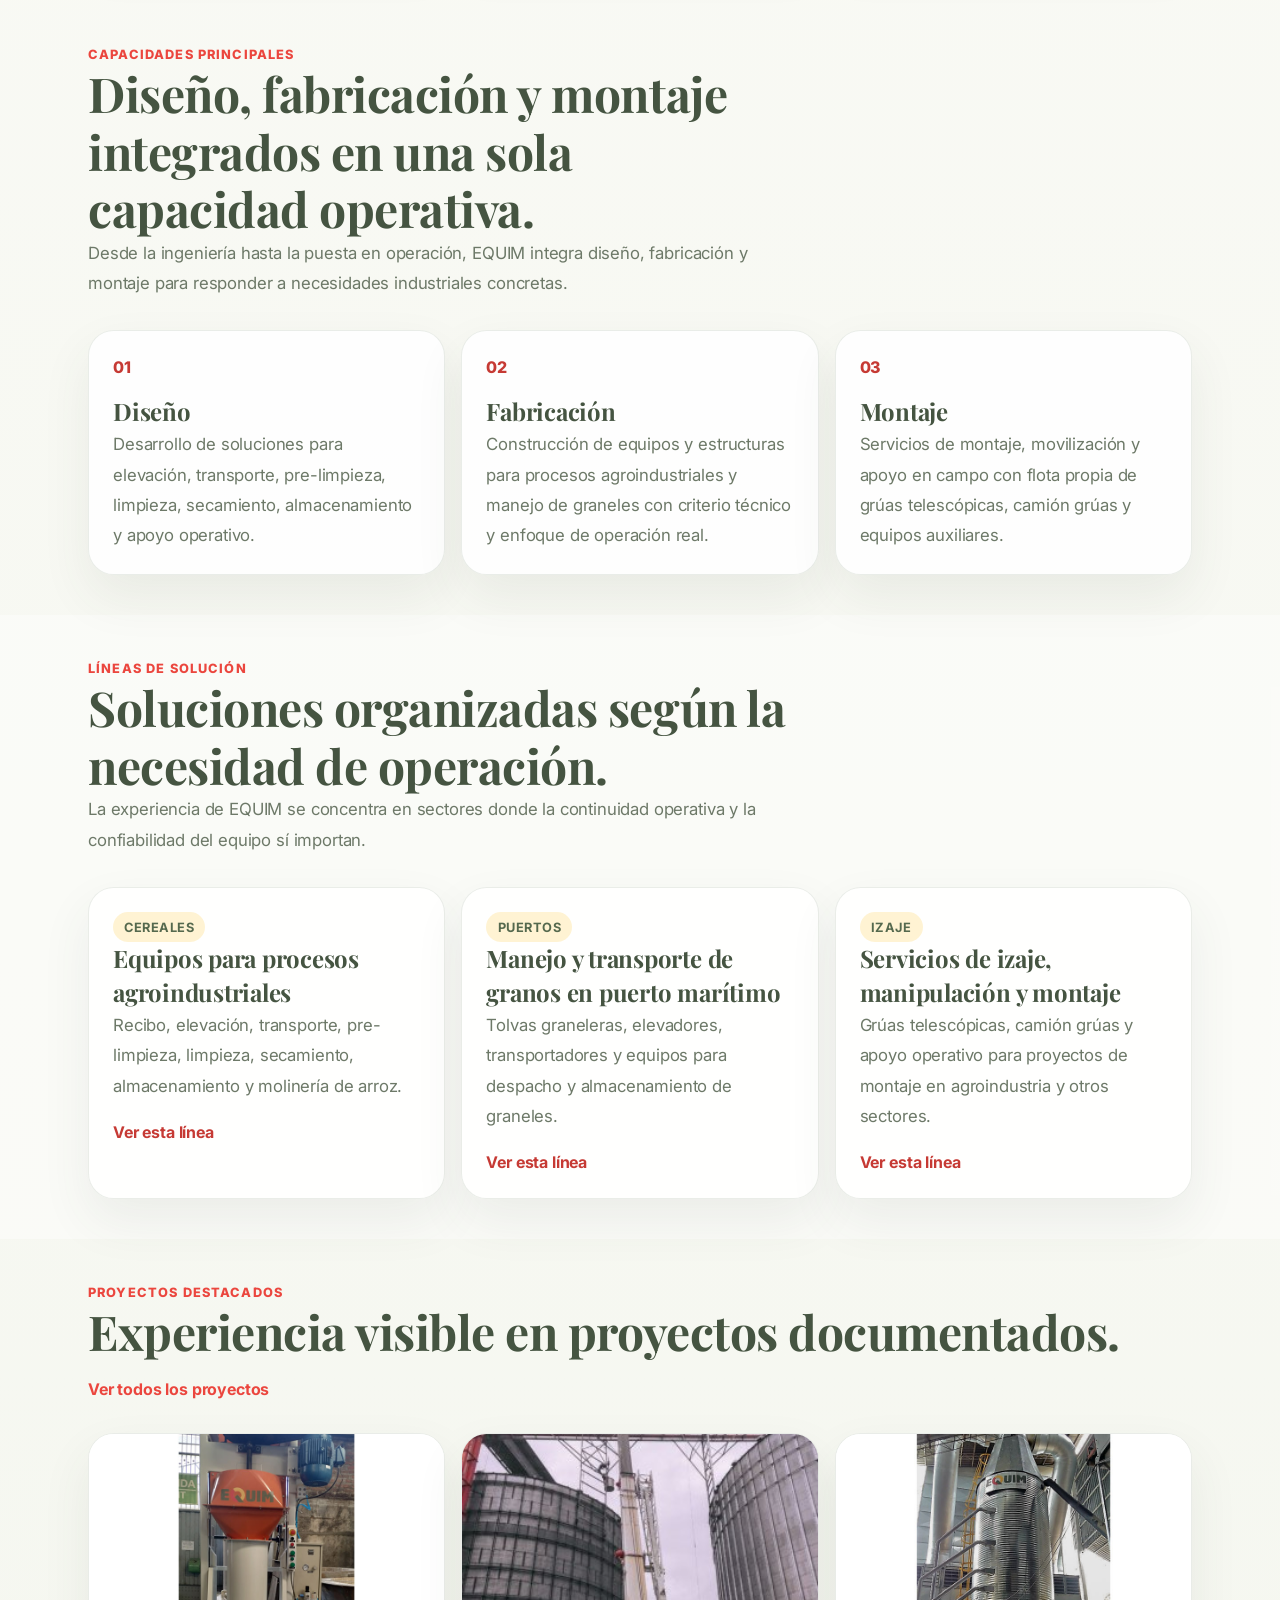
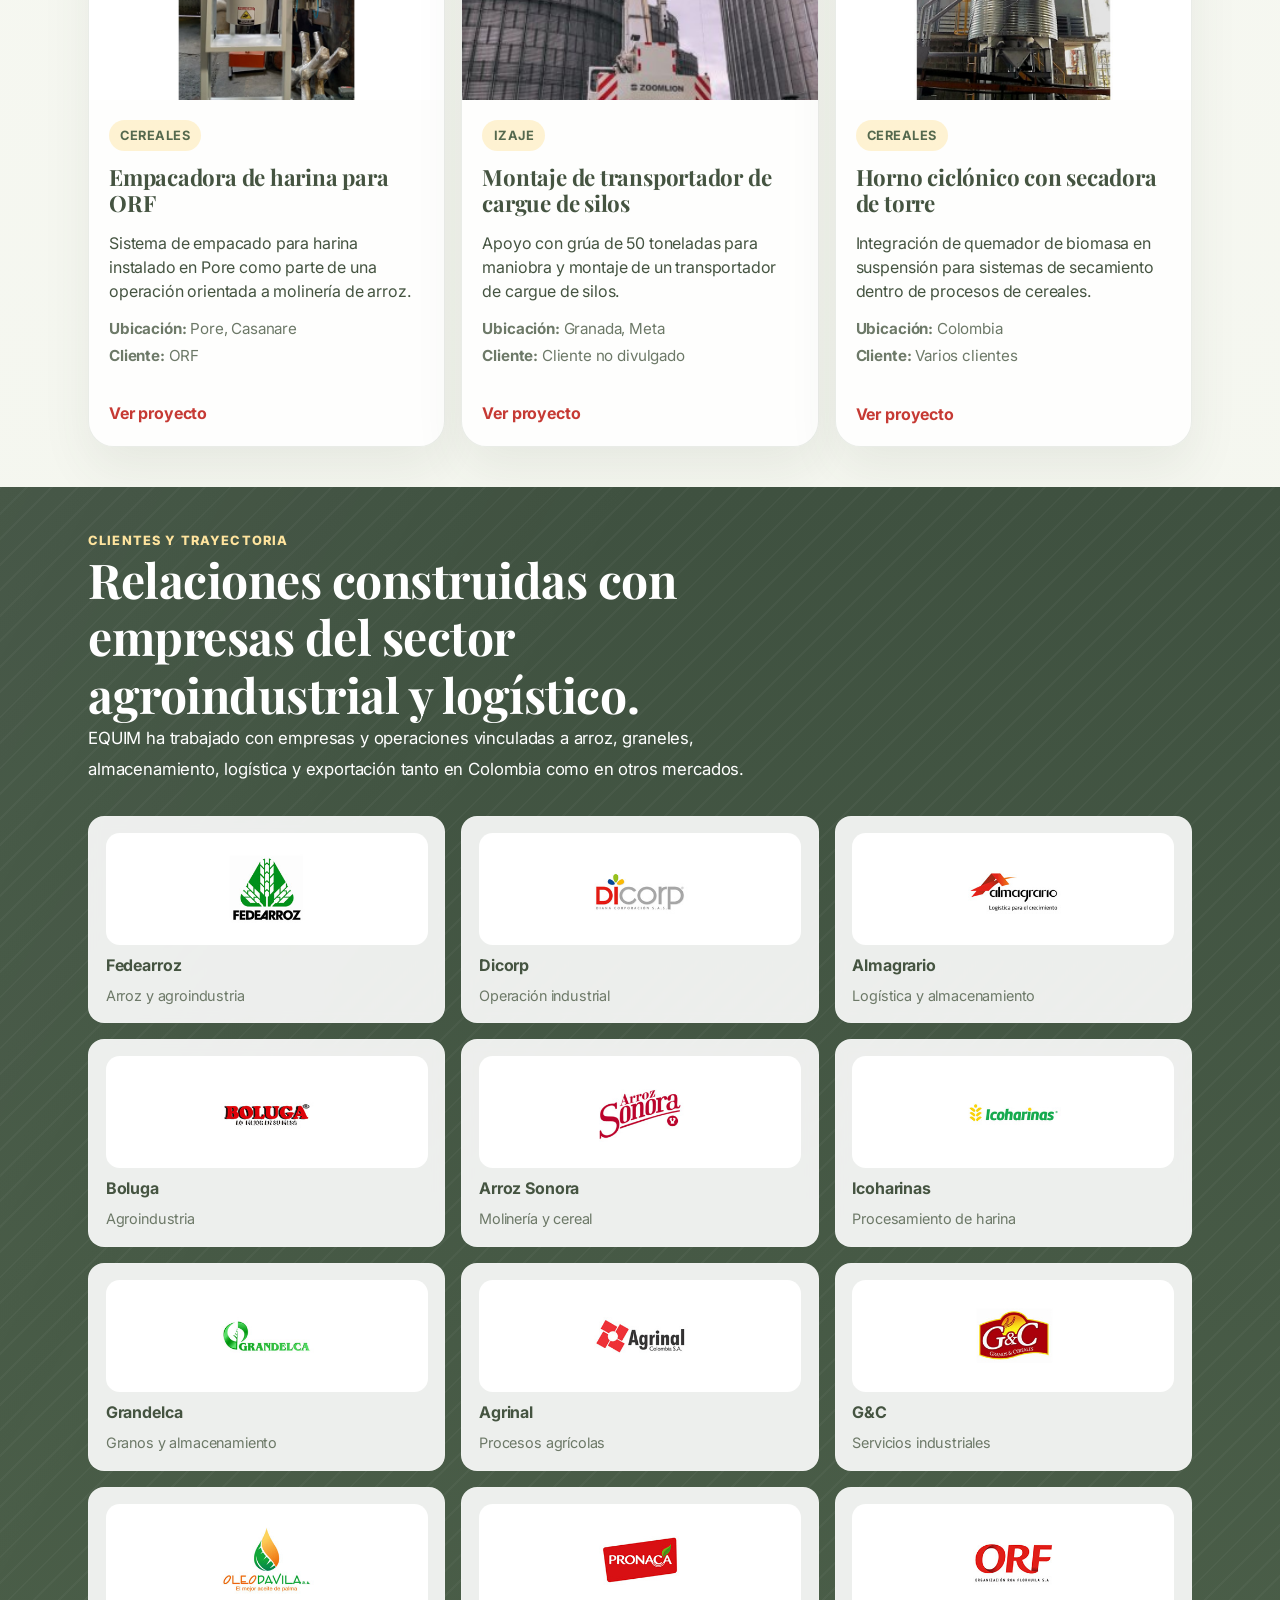
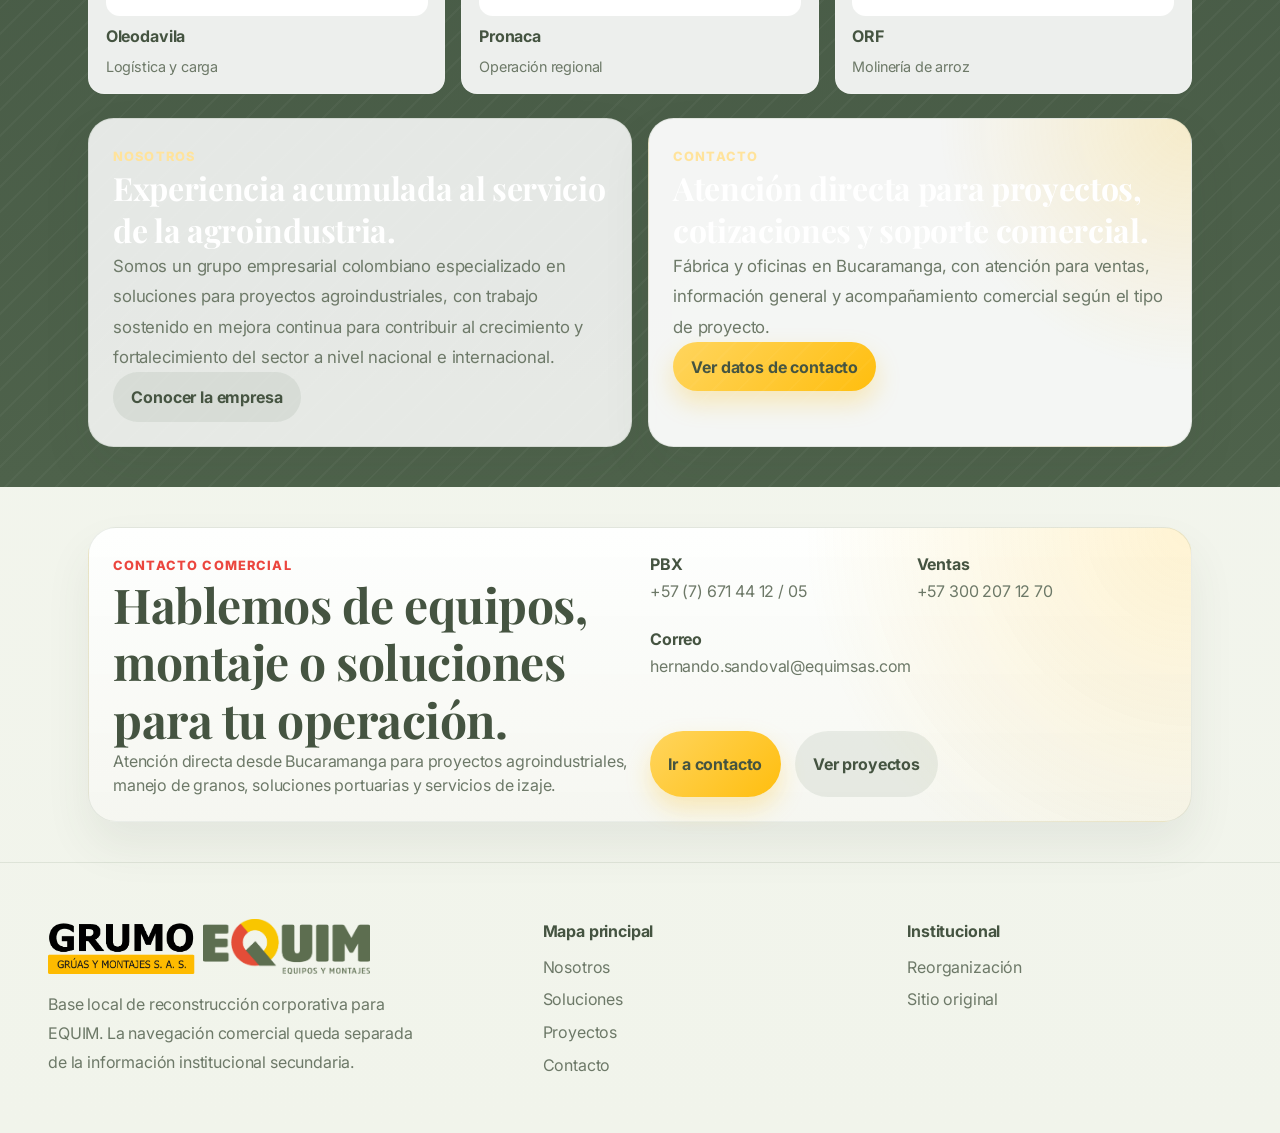
==== commit 98ddf5d0: "feat: actualizar trayectoria a 60 anos en inicio y nosotros" ====
--- a/index.html
+++ b/index.html
@@ -72,7 +72,7 @@
                 <div class="max-w-6xl mx-auto px-4 sm:px-6">
                     <div class="hero-grid">
                         <div data-aos="fade-right">
-                            <span class="eyebrow">Más de 50 años brindando soluciones a la agroindustria</span>
+                            <span class="eyebrow">Más de 60 años brindando soluciones a la agroindustria</span>
                             <h1 class="hero-title font-playfair-display">Soluciones para cereales, puertos e izaje con criterio técnico y experiencia de campo.</h1>
                             <p class="hero-copy">
                                 EQUIM es un grupo empresarial colombiano especializado en el diseño, fabricación y montaje de equipos para proyectos agroindustriales, manejo y despacho de granos en puertos marítimos y servicios de izaje, manipulación y movilización de carga y equipos.
@@ -113,7 +113,7 @@
                                 </p>
                                 <div class="hero-metrics">
                                     <article>
-                                        <strong>50+</strong>
+                                        <strong>60+</strong>
                                         <span>Años de experiencia acumulada</span>
                                     </article>
                                     <article>
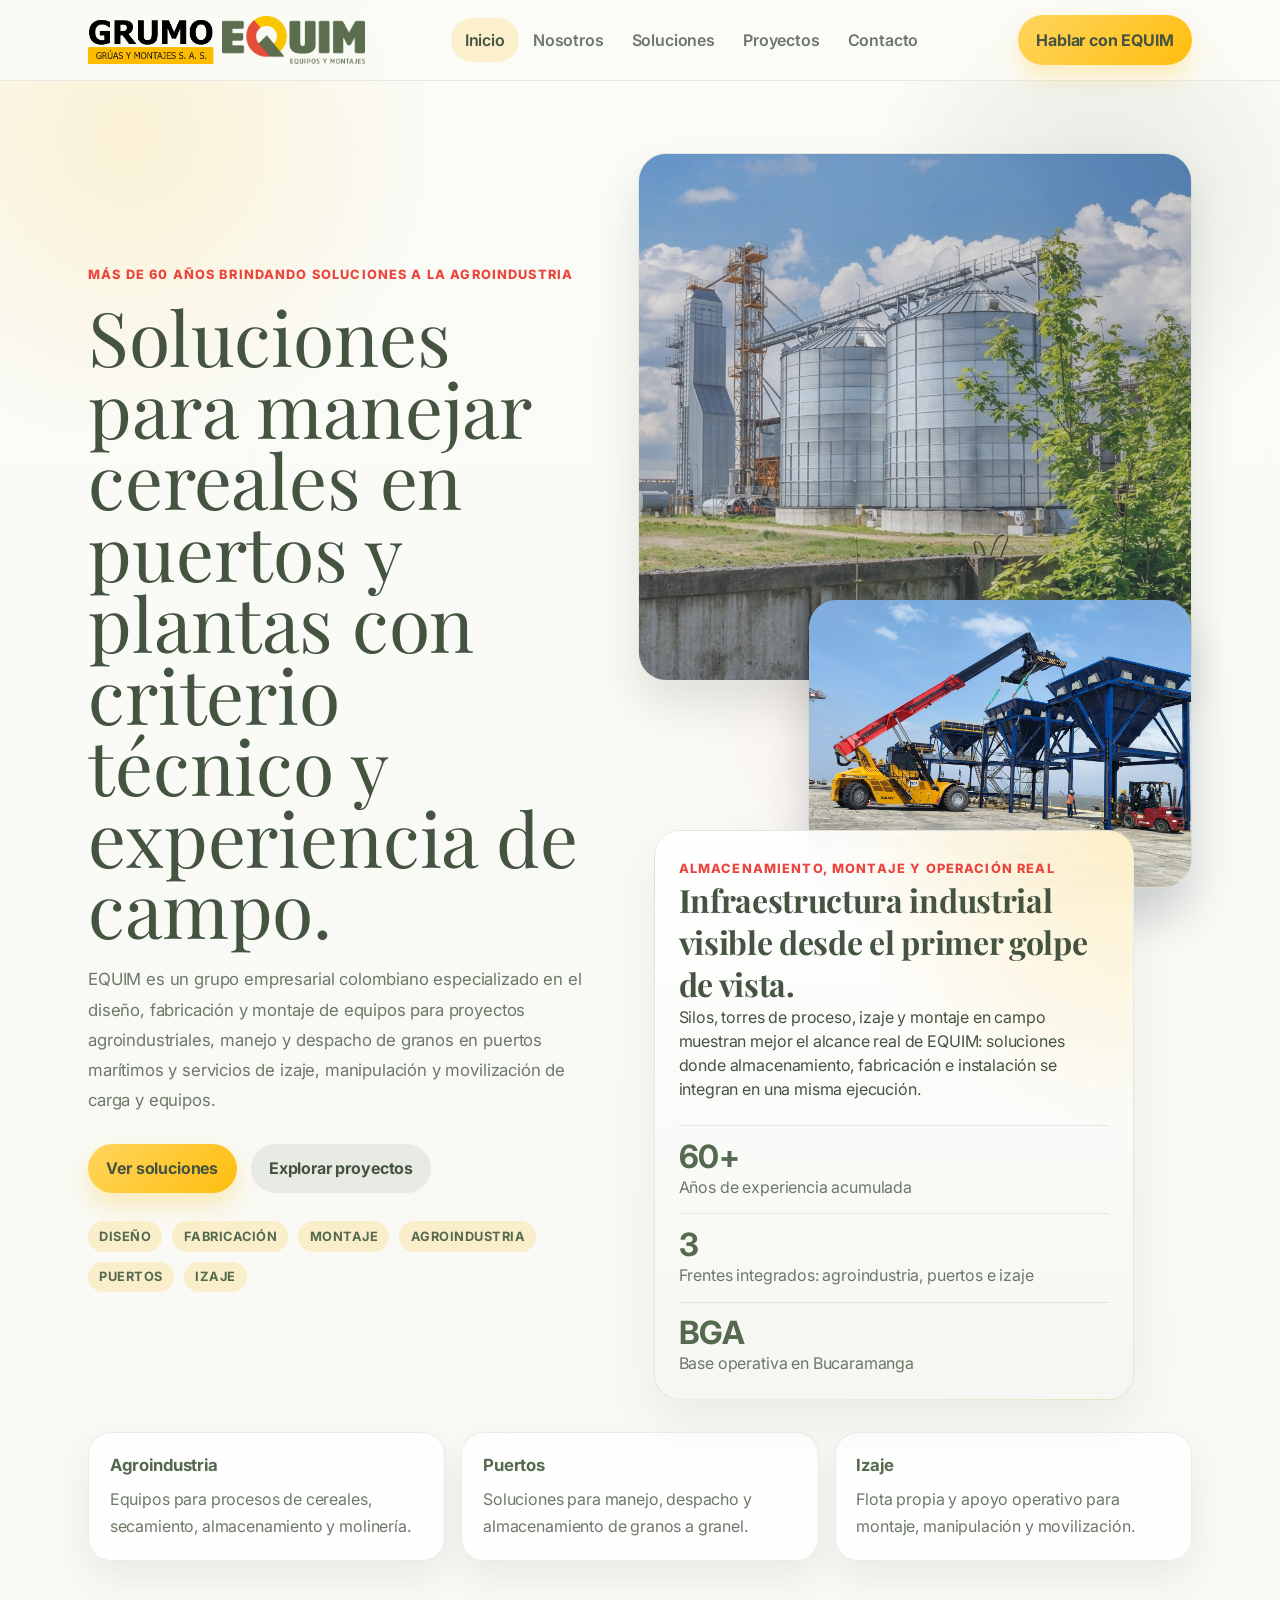
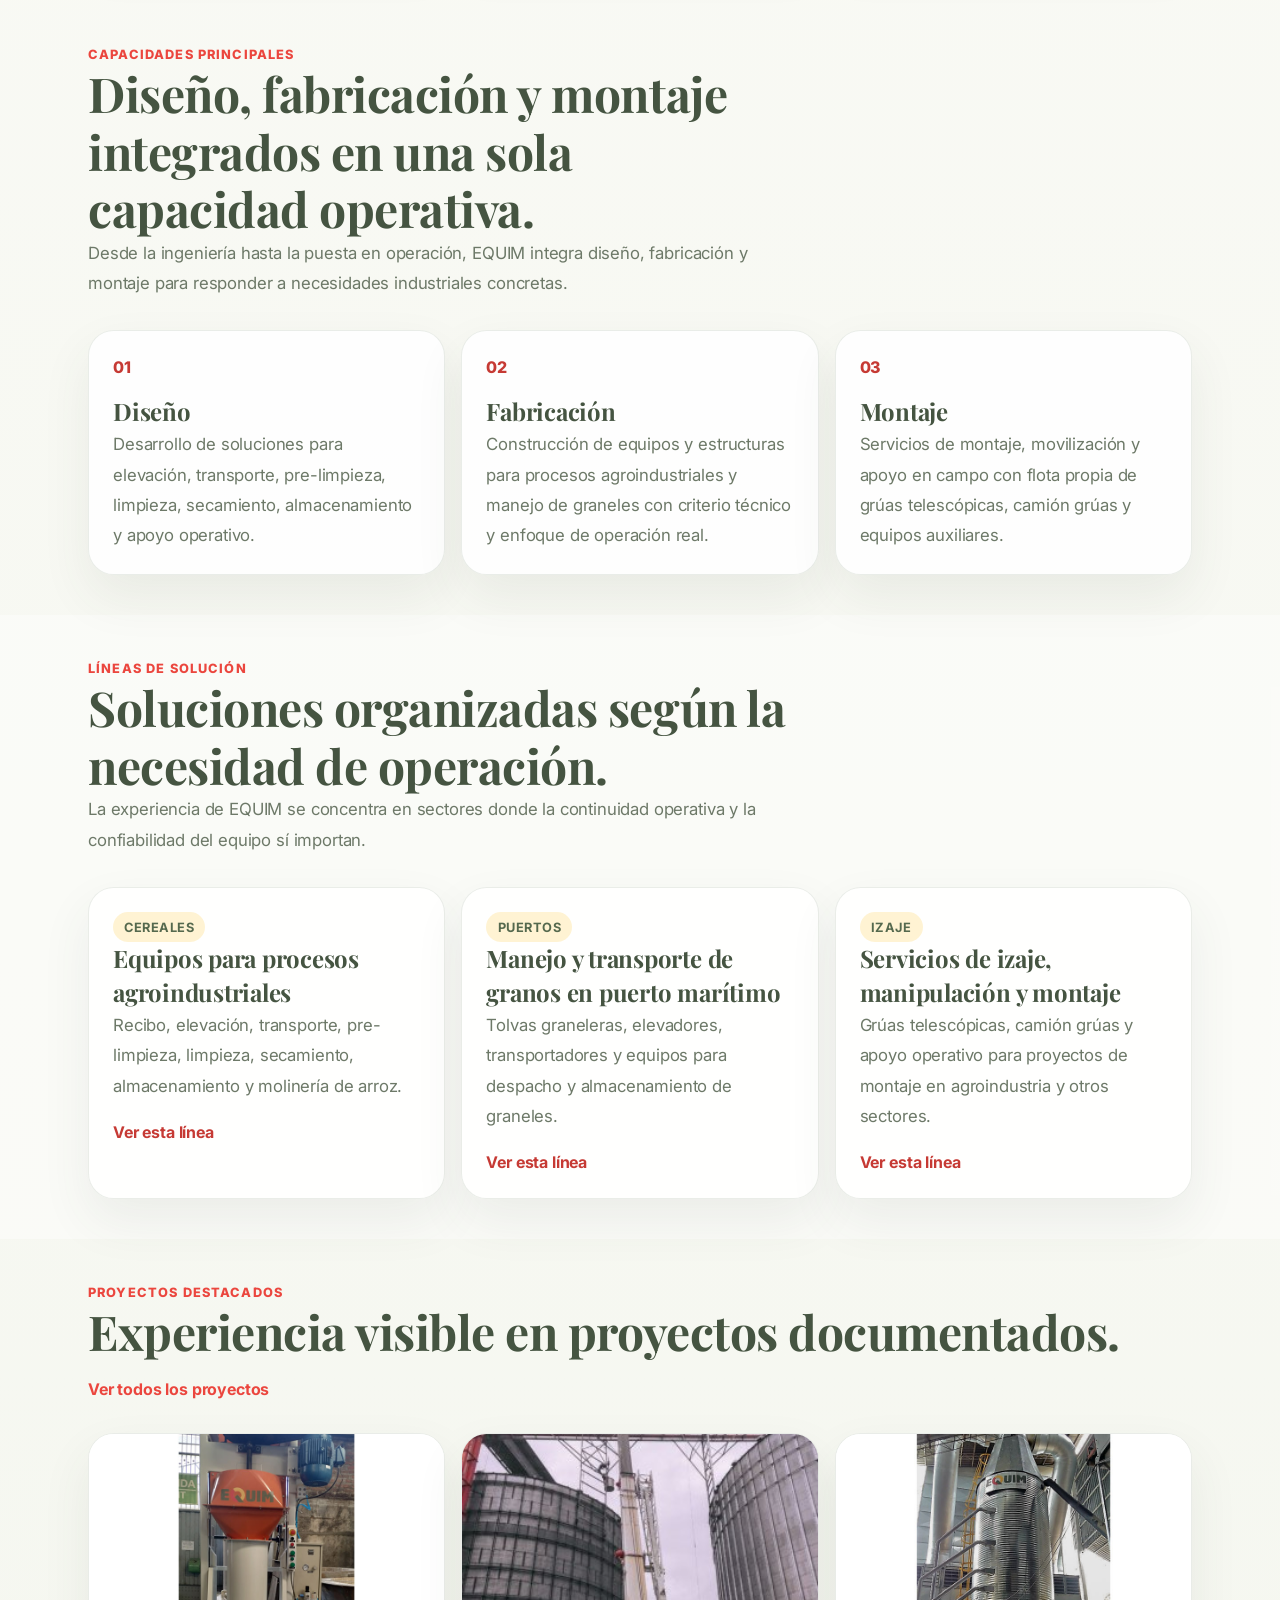
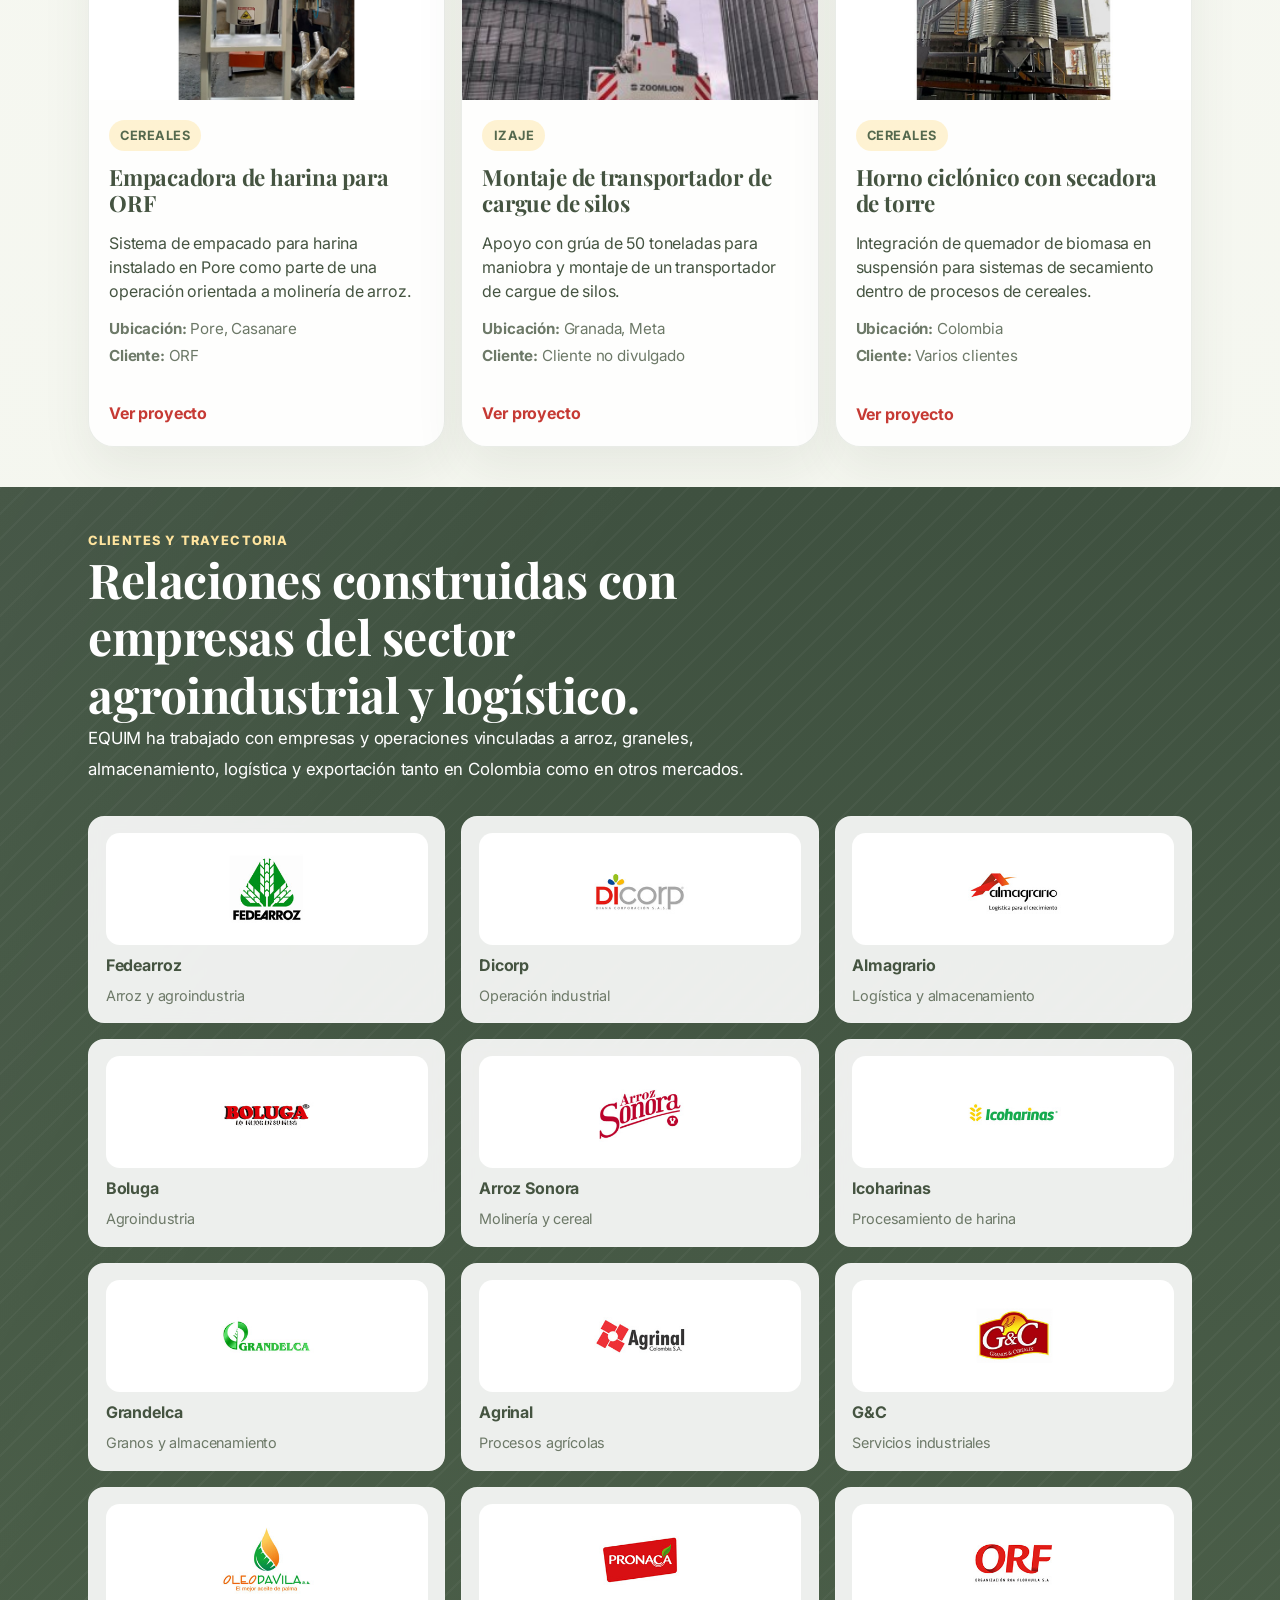
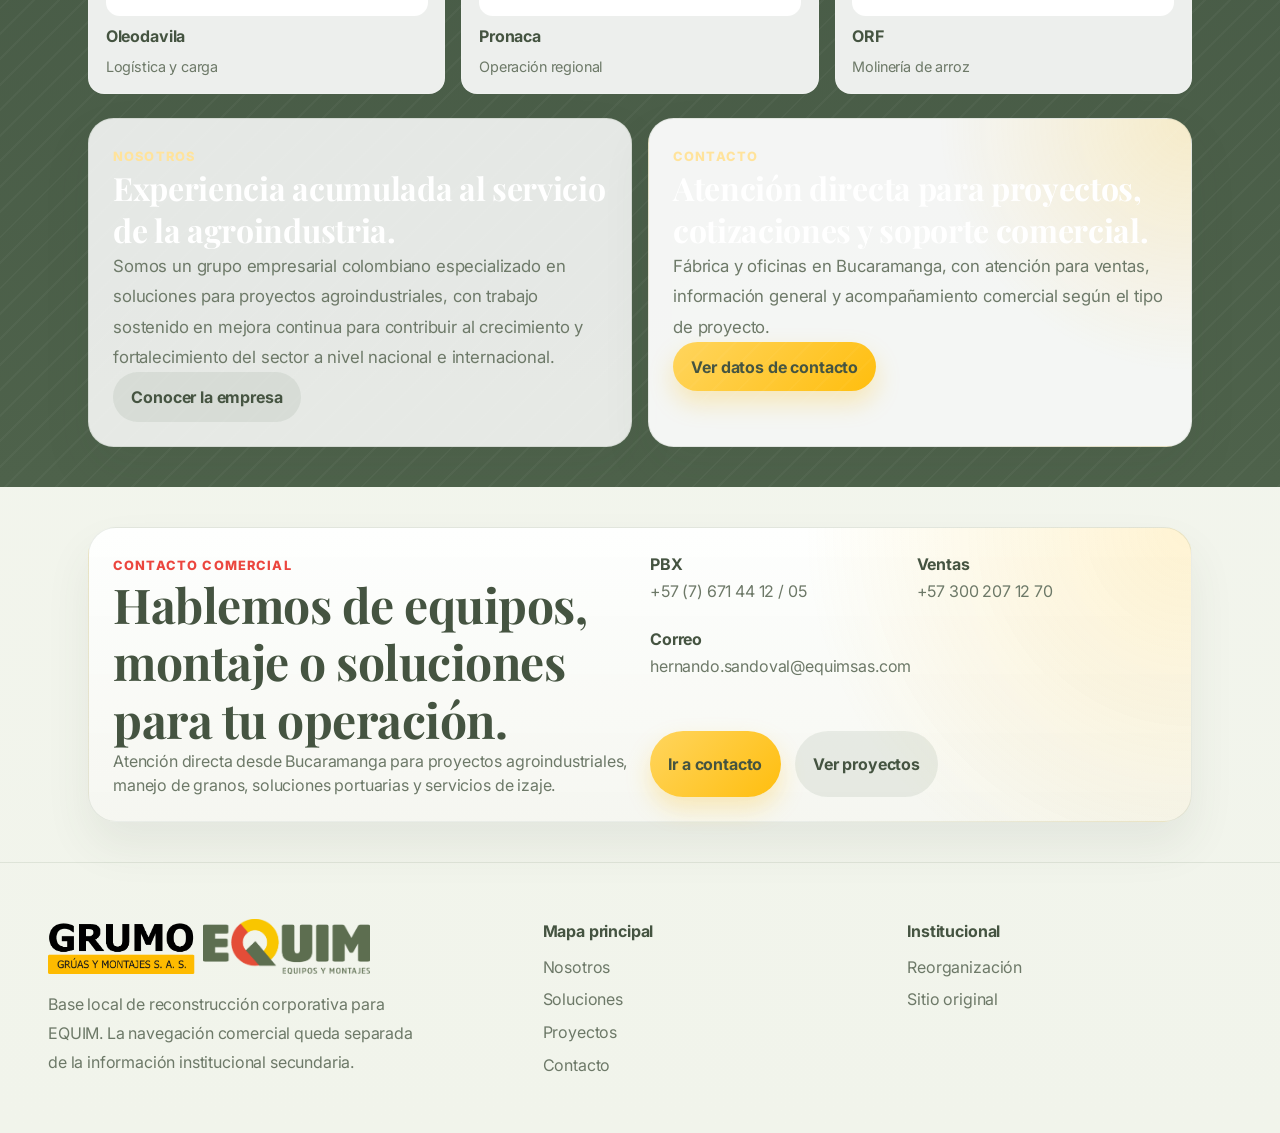
==== commit 5c1add6d: "feat: ajustar titular de inicio para enfoque de manejo en puertos y plantas" ====
--- a/index.html
+++ b/index.html
@@ -73,7 +73,7 @@
                     <div class="hero-grid">
                         <div data-aos="fade-right">
                             <span class="eyebrow">Más de 60 años brindando soluciones a la agroindustria</span>
-                            <h1 class="hero-title font-playfair-display">Soluciones para cereales, puertos e izaje con criterio técnico y experiencia de campo.</h1>
+                            <h1 class="hero-title font-playfair-display">Soluciones para manejar cereales en puertos y plantas con criterio técnico y experiencia de campo.</h1>
                             <p class="hero-copy">
                                 EQUIM es un grupo empresarial colombiano especializado en el diseño, fabricación y montaje de equipos para proyectos agroindustriales, manejo y despacho de granos en puertos marítimos y servicios de izaje, manipulación y movilización de carga y equipos.
                             </p>
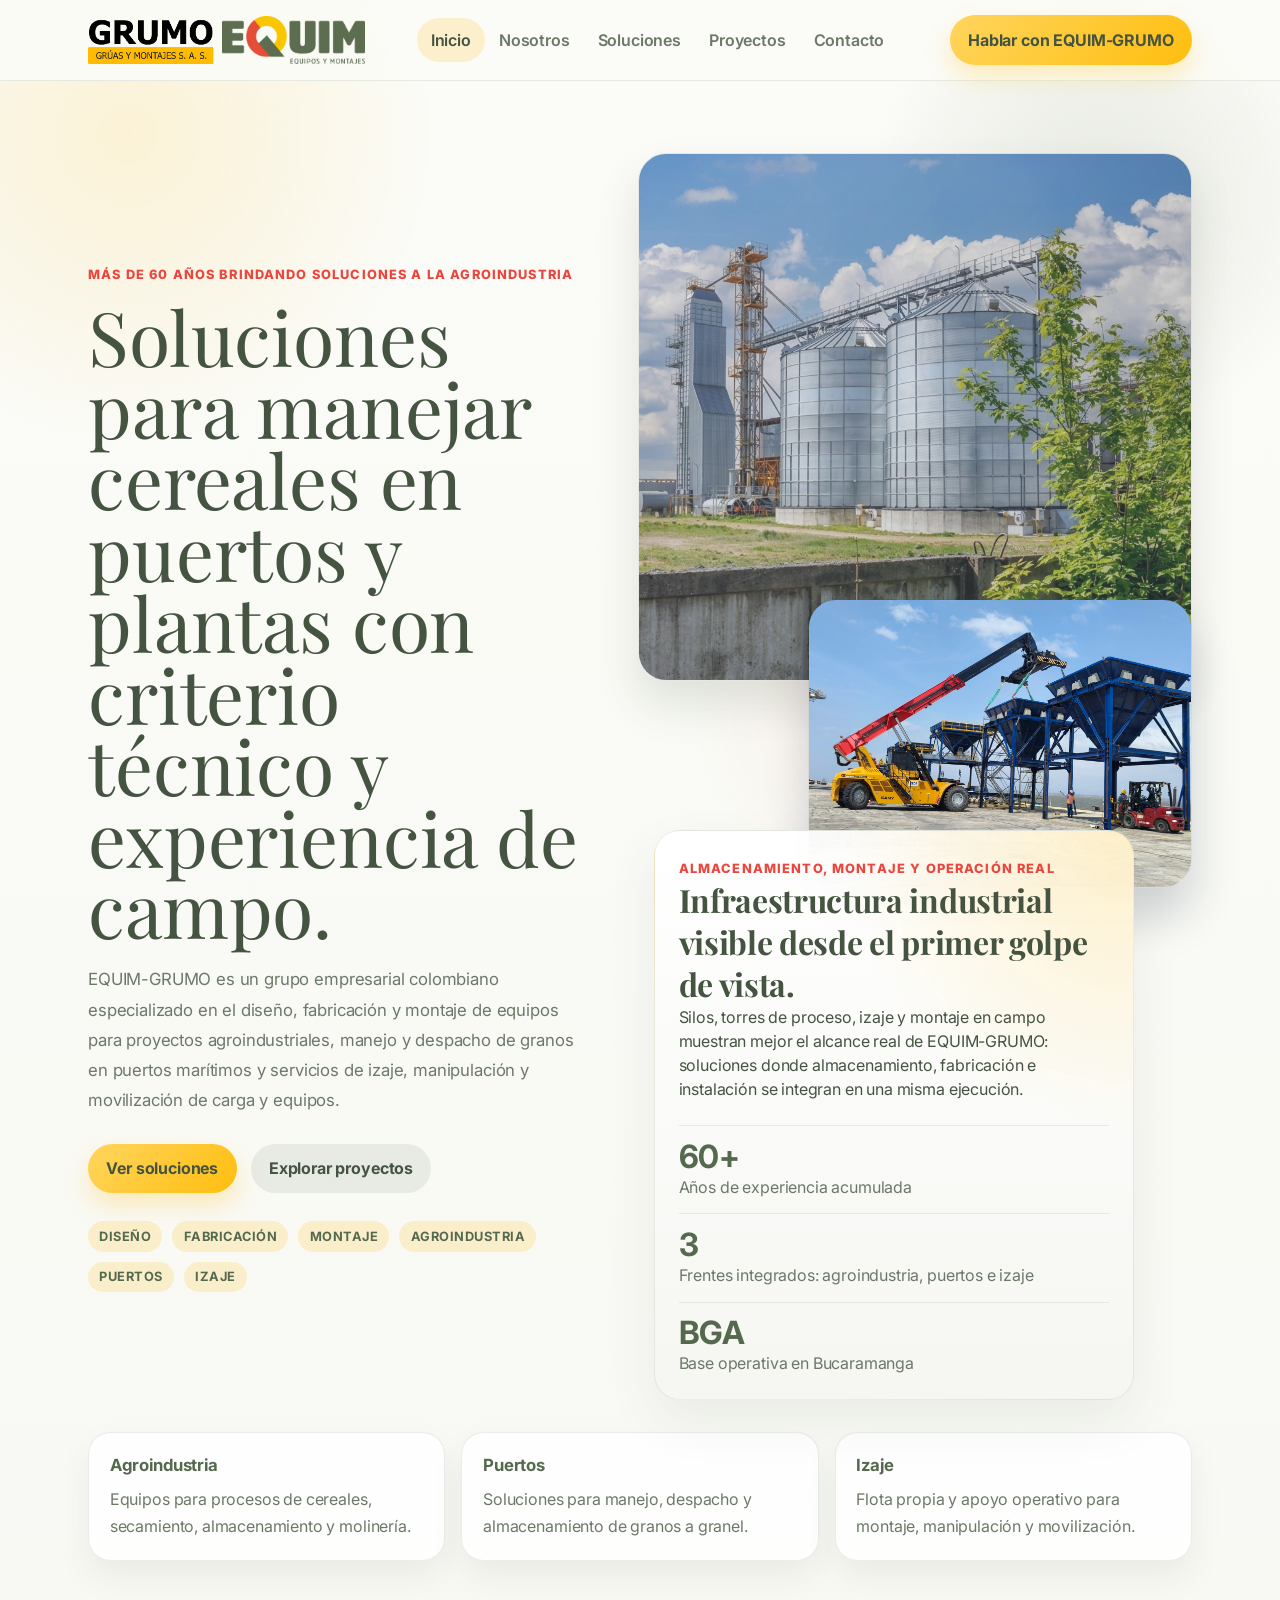
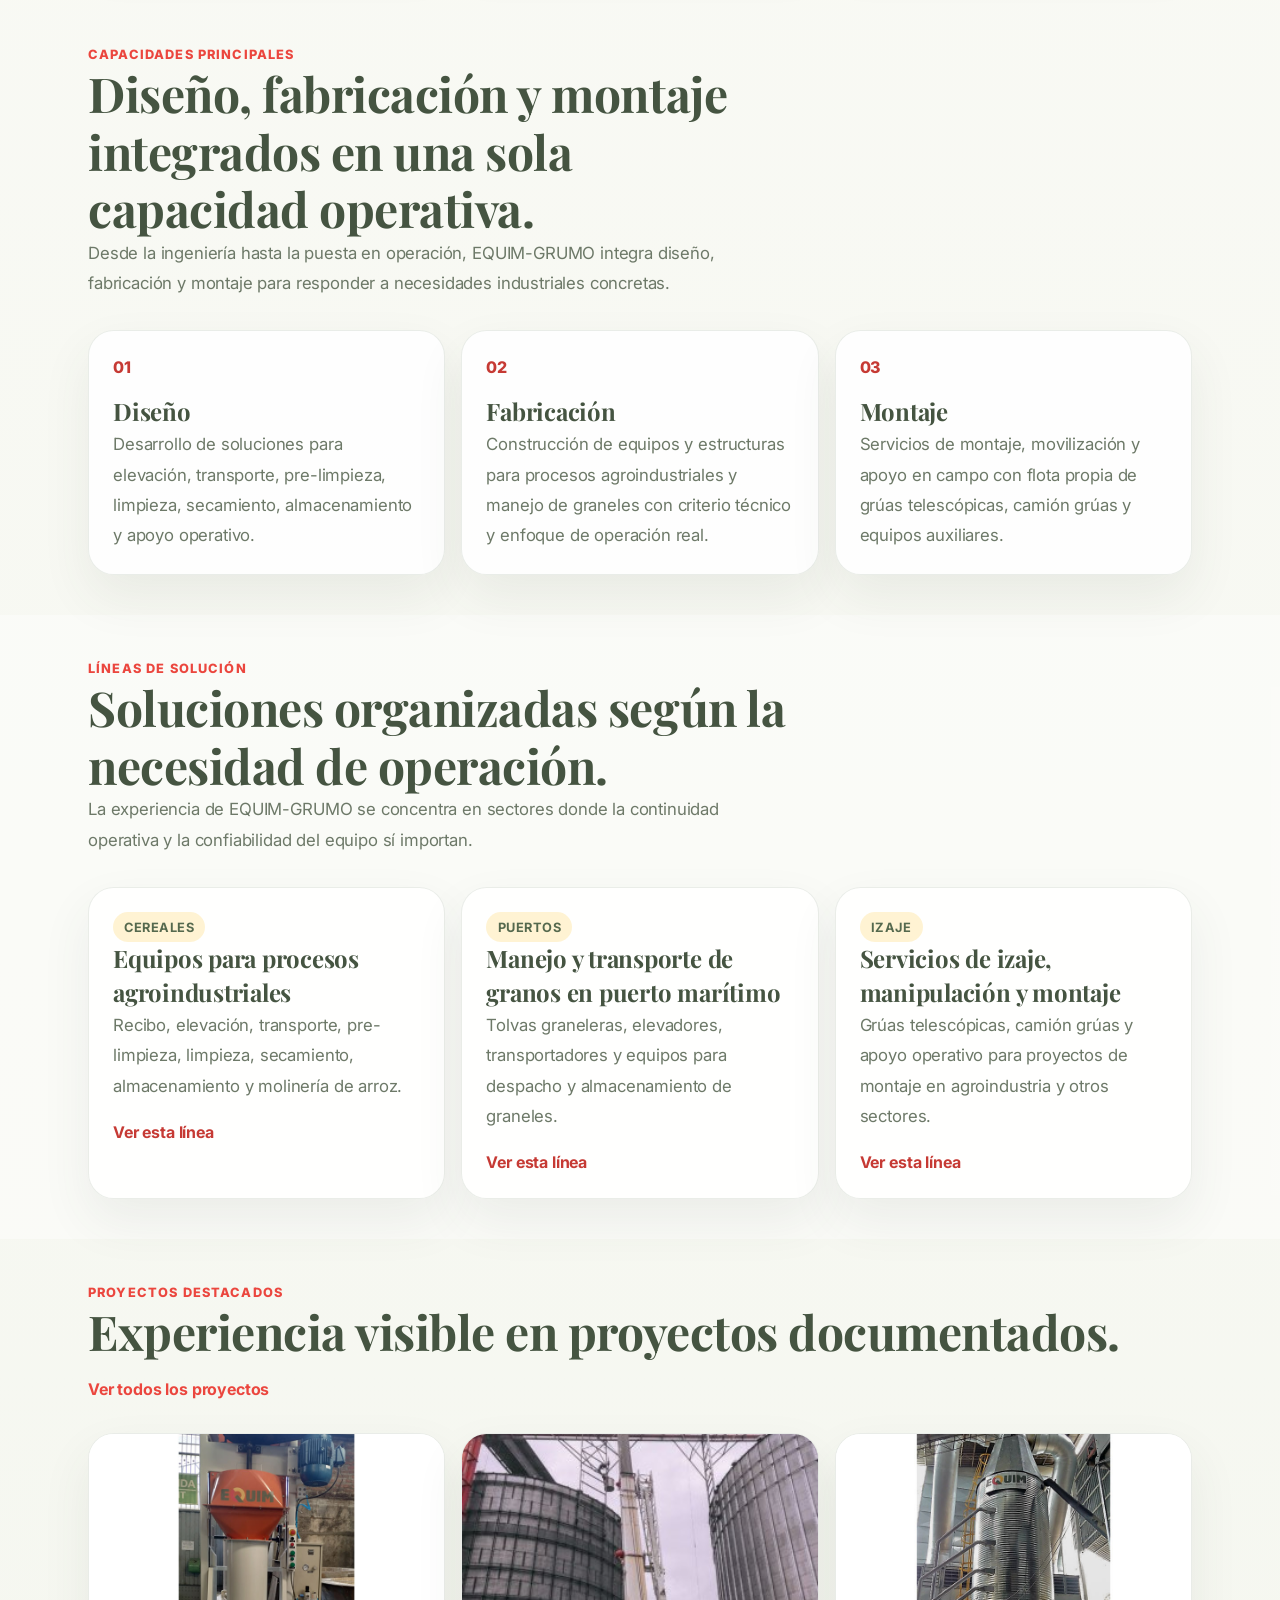
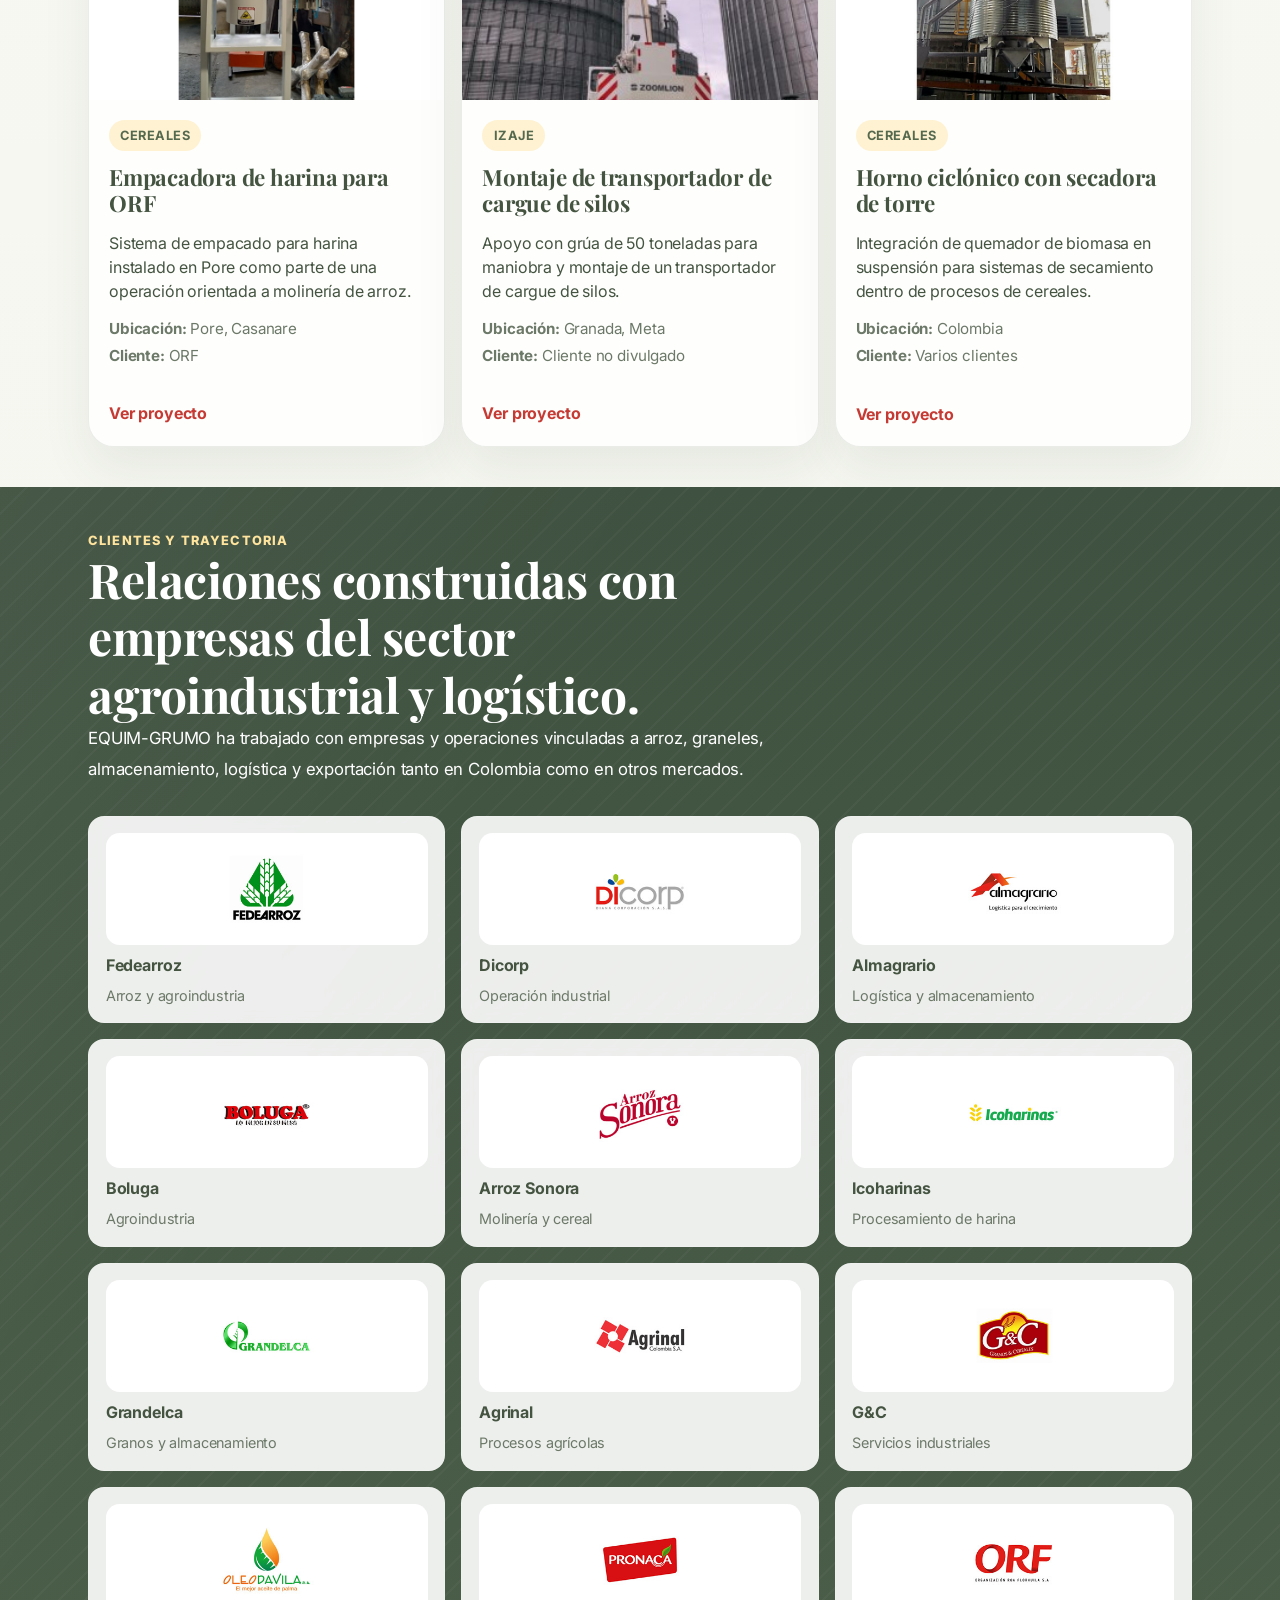
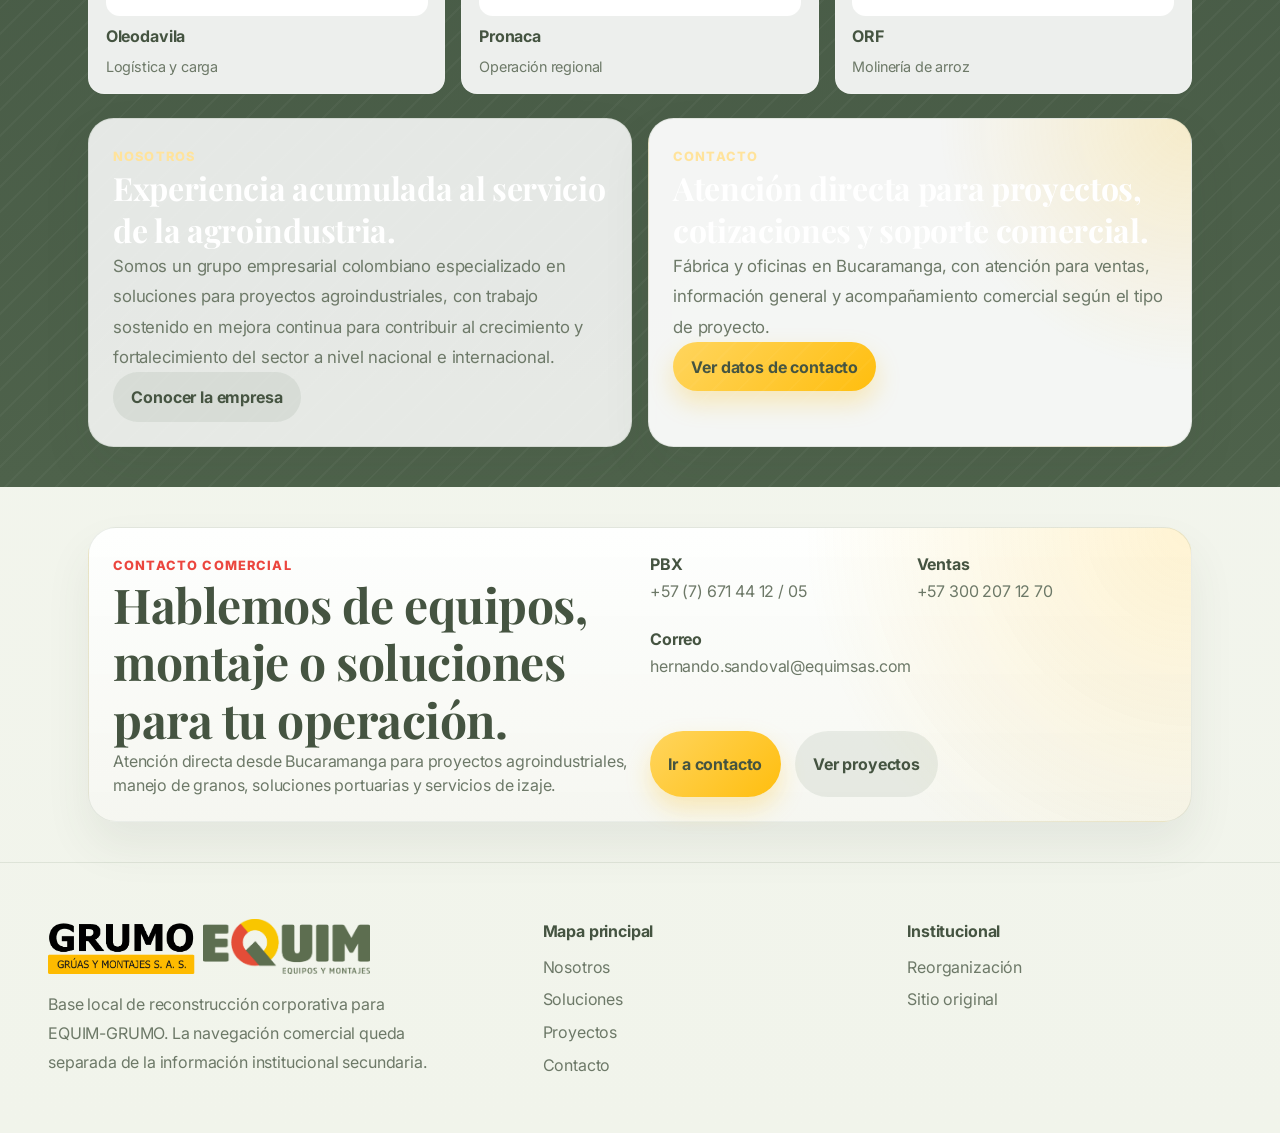
==== commit 728e2cee: "feat: unificar marca visible como EQUIM-GRUMO" ====
--- a/index.html
+++ b/index.html
@@ -2,21 +2,21 @@
 <html lang="es">
 <head>
     <meta charset="utf-8">
-    <title>EQUIM | GRUMO | Soluciones para agroindustria, puertos e izaje</title>
+    <title>EQUIM-GRUMO | GRUMO | Soluciones para agroindustria, puertos e izaje</title>
     <meta name="viewport" content="width=device-width,initial-scale=1">
     <meta
         name="description"
         content="Diseño, fabricación y montaje de equipos para agroindustria, silos, graneles, puertos e izaje con experiencia de campo."
     >
-    <meta property="og:site_name" content="EQUIM | GRUMO">
+    <meta property="og:site_name" content="EQUIM-GRUMO | GRUMO">
     <meta property="og:locale" content="es_CO">
     <meta property="og:type" content="website">
-    <meta property="og:title" content="EQUIM | GRUMO | Soluciones para agroindustria, puertos e izaje">
+    <meta property="og:title" content="EQUIM-GRUMO | GRUMO | Soluciones para agroindustria, puertos e izaje">
     <meta property="og:description" content="Diseño, fabricación y montaje de equipos para agroindustria, silos, graneles, puertos e izaje con experiencia de campo.">
     <meta property="og:image" content="./assets/equim-projects/montaje-transportador-silos.jpg">
-    <meta property="og:image:alt" content="Montaje industrial con silos y transportador en proyecto de EQUIM">
+    <meta property="og:image:alt" content="Montaje industrial con silos y transportador en proyecto de EQUIM-GRUMO">
     <meta name="twitter:card" content="summary_large_image">
-    <meta name="twitter:title" content="EQUIM | GRUMO | Soluciones para agroindustria, puertos e izaje">
+    <meta name="twitter:title" content="EQUIM-GRUMO | GRUMO | Soluciones para agroindustria, puertos e izaje">
     <meta name="twitter:description" content="Diseño, fabricación y montaje de equipos para agroindustria, silos, graneles, puertos e izaje con experiencia de campo.">
     <meta name="twitter:image" content="./assets/equim-projects/montaje-transportador-silos.jpg">
     <link rel="icon" type="image/svg+xml" href="./assets/equim-brand/equim-favicon.svg">
@@ -30,13 +30,13 @@
         <header class="site-header">
             <div class="max-w-6xl mx-auto px-4 sm:px-6">
                 <div class="flex items-center justify-between h-16 md:h-20">
-                    <a class="brand-lockup" href="index.html" aria-label="GRUMO y EQUIM">
+                    <a class="brand-lockup" href="index.html" aria-label="GRUMO y EQUIM-GRUMO">
                         <img class="brand-logo" src="./assets/equim-brand/grumo-logo-nuevo.png" alt="GRUMO">
-                        <img class="brand-logo" src="./assets/equim-brand/equim-logo-nuevo.png" alt="EQUIM">
+                        <img class="brand-logo" src="./assets/equim-brand/equim-logo-nuevo.png" alt="EQUIM-GRUMO">
                     </a>
                     <nav class="hidden md:flex md:items-center md:gap-2" aria-label="Navegación principal" data-site-nav="home"></nav>
                     <div class="hidden md:block">
-                        <a class="btn-primary" href="contacto.html">Hablar con EQUIM</a>
+                        <a class="btn-primary" href="contacto.html">Hablar con EQUIM-GRUMO</a>
                     </div>
                     <div class="flex md:hidden" x-data="{ expanded: false }">
                         <button class="mobile-toggle" aria-controls="mobile-nav" :aria-expanded="expanded" @click.stop="expanded = !expanded">
@@ -75,7 +75,7 @@
                             <span class="eyebrow">Más de 60 años brindando soluciones a la agroindustria</span>
                             <h1 class="hero-title font-playfair-display">Soluciones para manejar cereales en puertos y plantas con criterio técnico y experiencia de campo.</h1>
                             <p class="hero-copy">
-                                EQUIM es un grupo empresarial colombiano especializado en el diseño, fabricación y montaje de equipos para proyectos agroindustriales, manejo y despacho de granos en puertos marítimos y servicios de izaje, manipulación y movilización de carga y equipos.
+                                EQUIM-GRUMO es un grupo empresarial colombiano especializado en el diseño, fabricación y montaje de equipos para proyectos agroindustriales, manejo y despacho de granos en puertos marítimos y servicios de izaje, manipulación y movilización de carga y equipos.
                             </p>
                             <div class="hero-actions">
                                 <a class="btn-primary" href="soluciones.html">Ver soluciones</a>
@@ -102,14 +102,14 @@
                                 <img
                                     class="hero-image-crane hero-image-crane-offset"
                                     src="./assets/equim-hero/hero-grua-tolvas.jpg"
-                                    alt="Montaje de tolvas industriales con grúa telescópica en operación de EQUIM"
+                                    alt="Montaje de tolvas industriales con grúa telescópica en operación de EQUIM-GRUMO"
                                 >
                             </figure>
                             <div class="hero-panel">
                                 <span class="eyebrow">Almacenamiento, montaje y operación real</span>
                                 <h2 class="h3 font-playfair-display">Infraestructura industrial visible desde el primer golpe de vista.</h2>
                                 <p>
-                                    Silos, torres de proceso, izaje y montaje en campo muestran mejor el alcance real de EQUIM: soluciones donde almacenamiento, fabricación e instalación se integran en una misma ejecución.
+                                    Silos, torres de proceso, izaje y montaje en campo muestran mejor el alcance real de EQUIM-GRUMO: soluciones donde almacenamiento, fabricación e instalación se integran en una misma ejecución.
                                 </p>
                                 <div class="hero-metrics">
                                     <article>
@@ -156,7 +156,7 @@
                         <span class="eyebrow">Capacidades principales</span>
                         <h2 class="h2 font-playfair-display">Diseño, fabricación y montaje integrados en una sola capacidad operativa.</h2>
                         <p>
-                            Desde la ingeniería hasta la puesta en operación, EQUIM integra diseño, fabricación y montaje para responder a necesidades industriales concretas.
+                            Desde la ingeniería hasta la puesta en operación, EQUIM-GRUMO integra diseño, fabricación y montaje para responder a necesidades industriales concretas.
                         </p>
                     </div>
                     <div class="capability-grid">
@@ -185,7 +185,7 @@
                         <span class="eyebrow">Líneas de solución</span>
                         <h2 class="h2 font-playfair-display">Soluciones organizadas según la necesidad de operación.</h2>
                         <p>
-                            La experiencia de EQUIM se concentra en sectores donde la continuidad operativa y la confiabilidad del equipo sí importan.
+                            La experiencia de EQUIM-GRUMO se concentra en sectores donde la continuidad operativa y la confiabilidad del equipo sí importan.
                         </p>
                     </div>
                     <div class="solution-grid">
@@ -230,7 +230,7 @@
                         <span class="eyebrow">Clientes y trayectoria</span>
                         <h2 class="h2 font-playfair-display">Relaciones construidas con empresas del sector agroindustrial y logístico.</h2>
                         <p>
-                            EQUIM ha trabajado con empresas y operaciones vinculadas a arroz, graneles, almacenamiento, logística y exportación tanto en Colombia como en otros mercados.
+                            EQUIM-GRUMO ha trabajado con empresas y operaciones vinculadas a arroz, graneles, almacenamiento, logística y exportación tanto en Colombia como en otros mercados.
                         </p>
                     </div>
                     <div class="client-grid" data-client-grid></div>
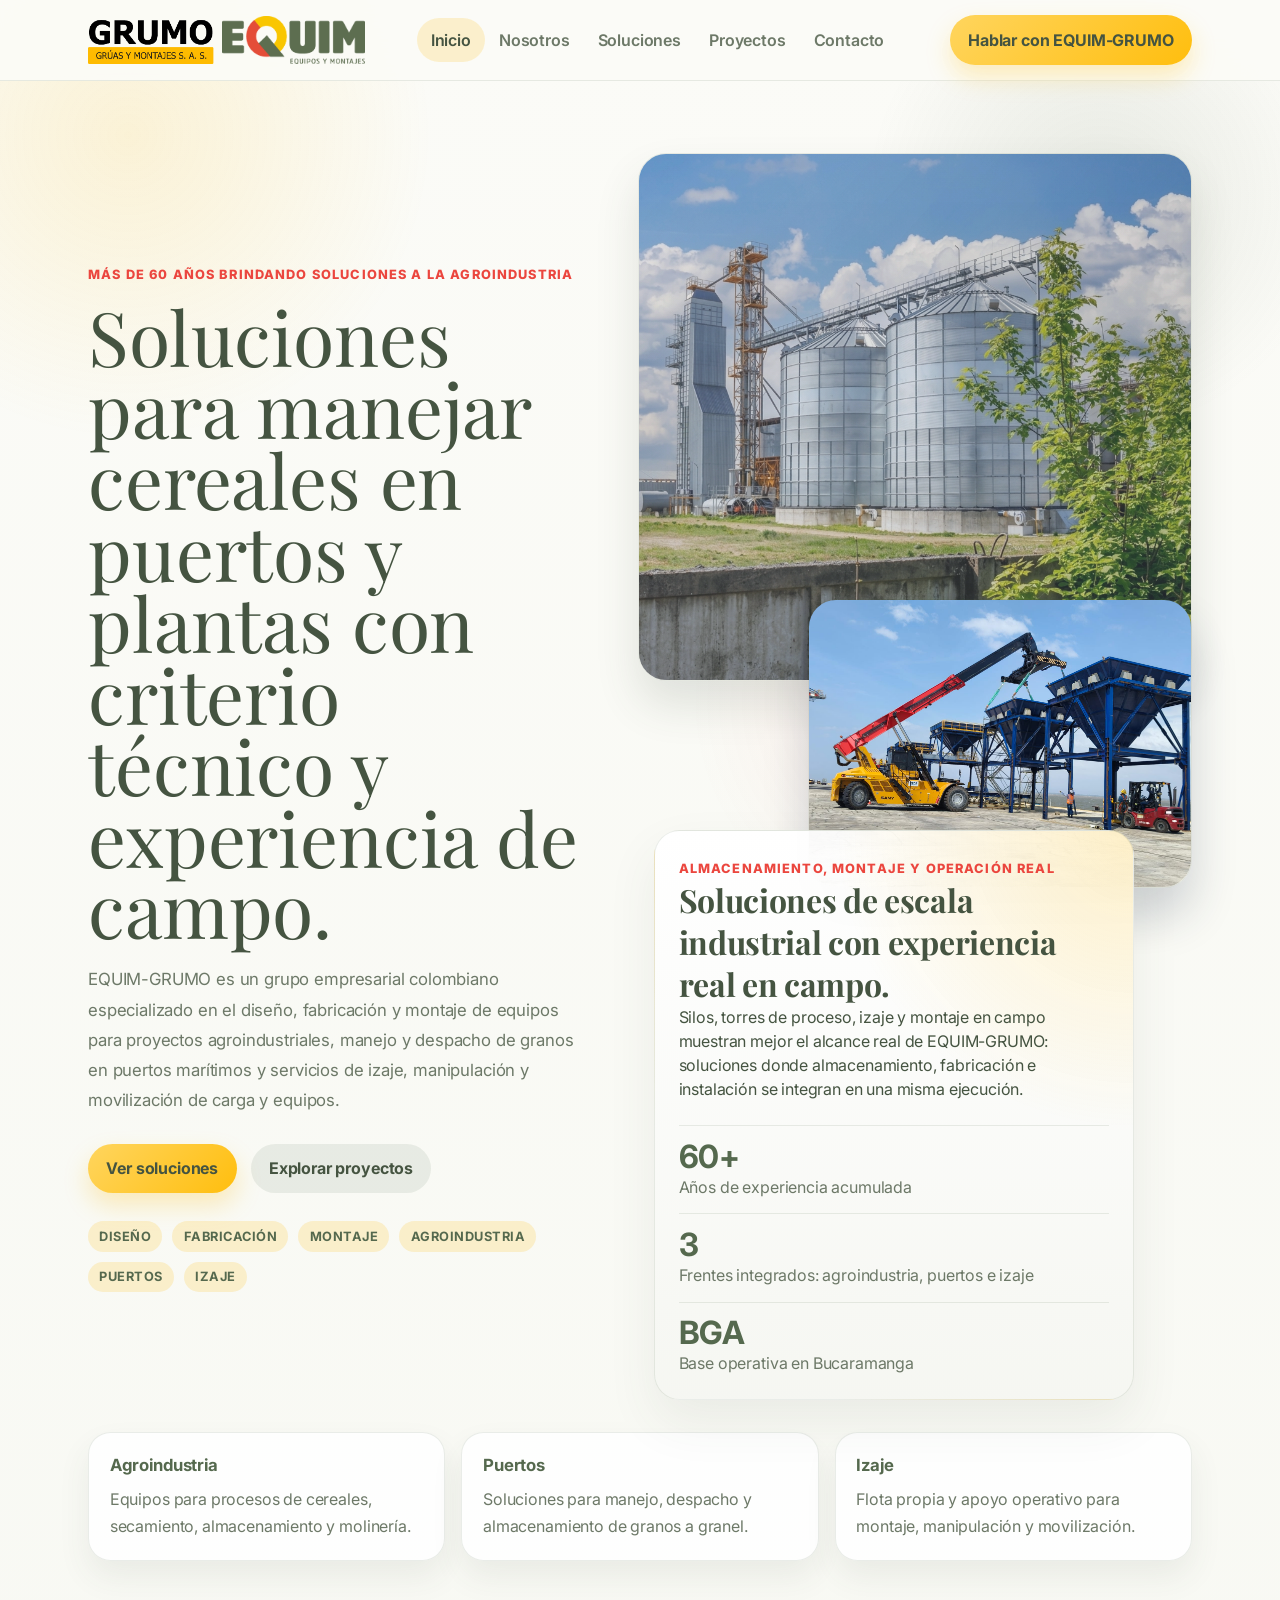
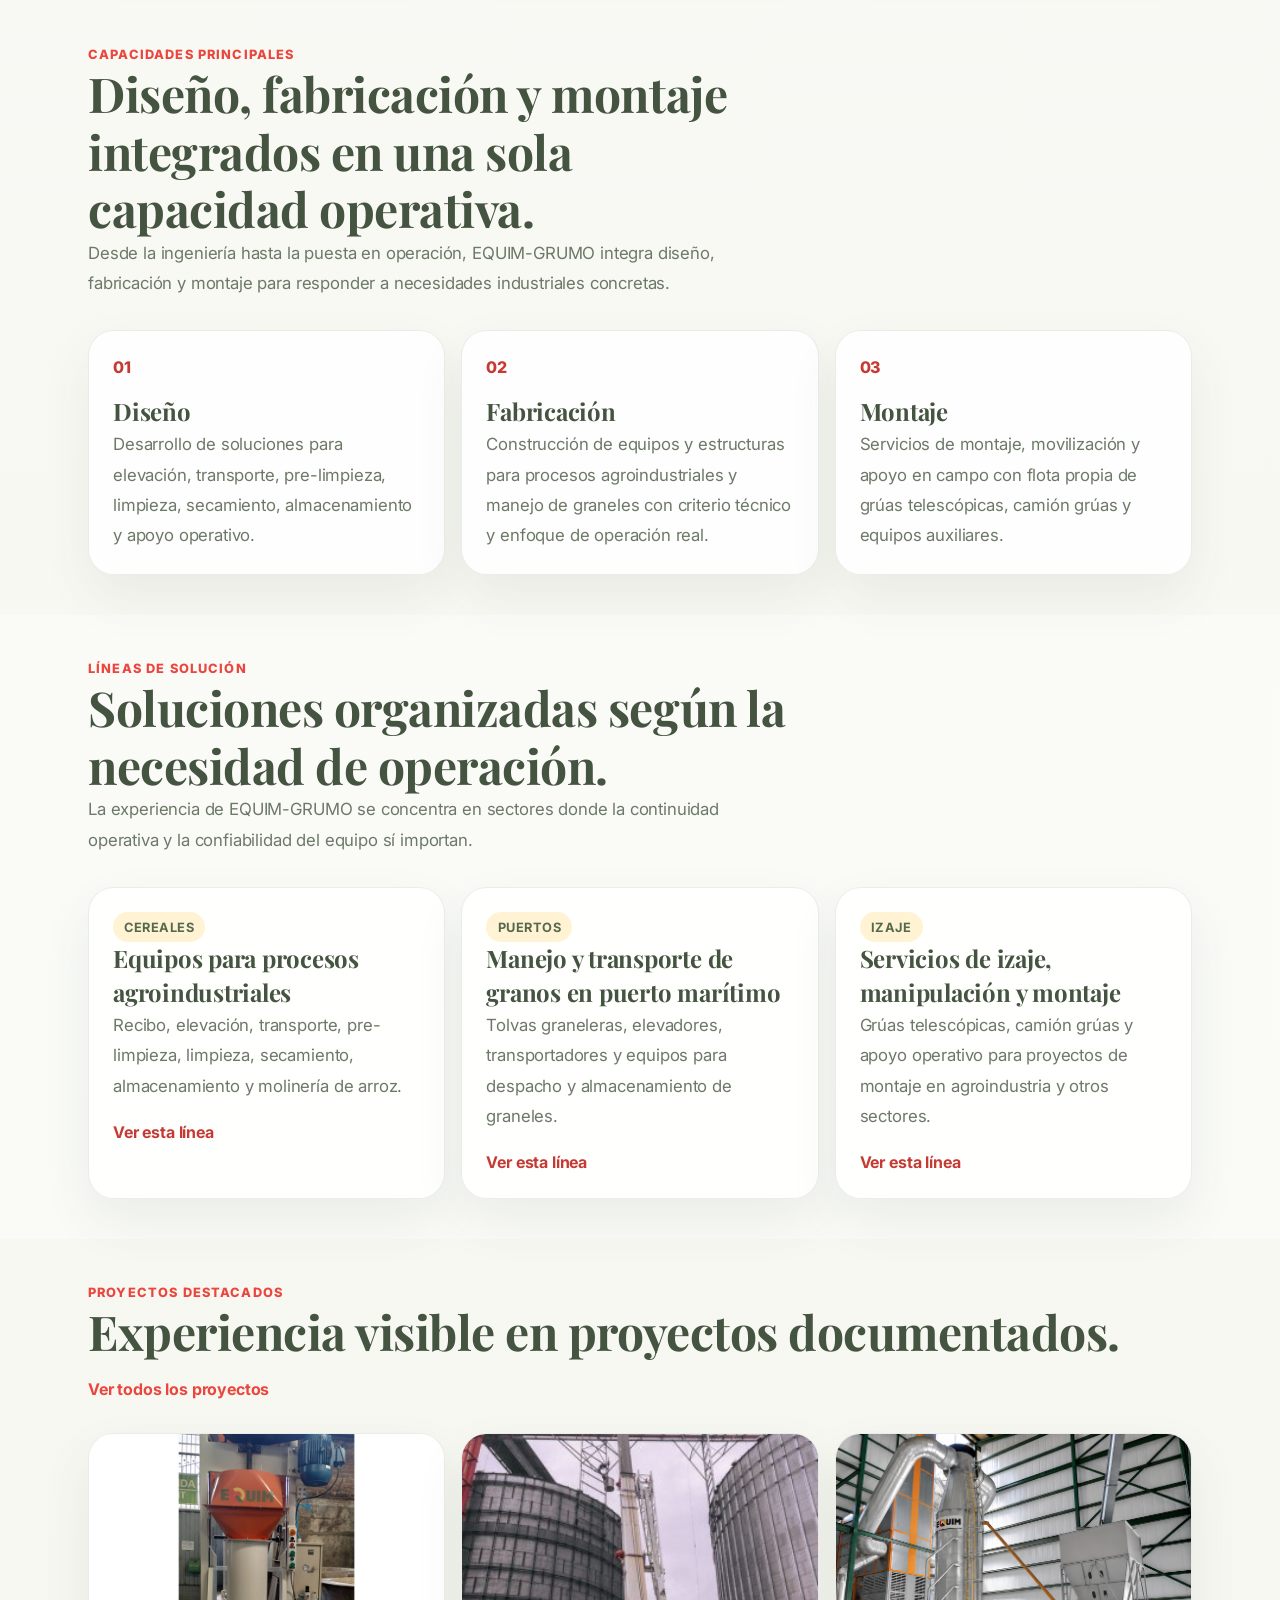
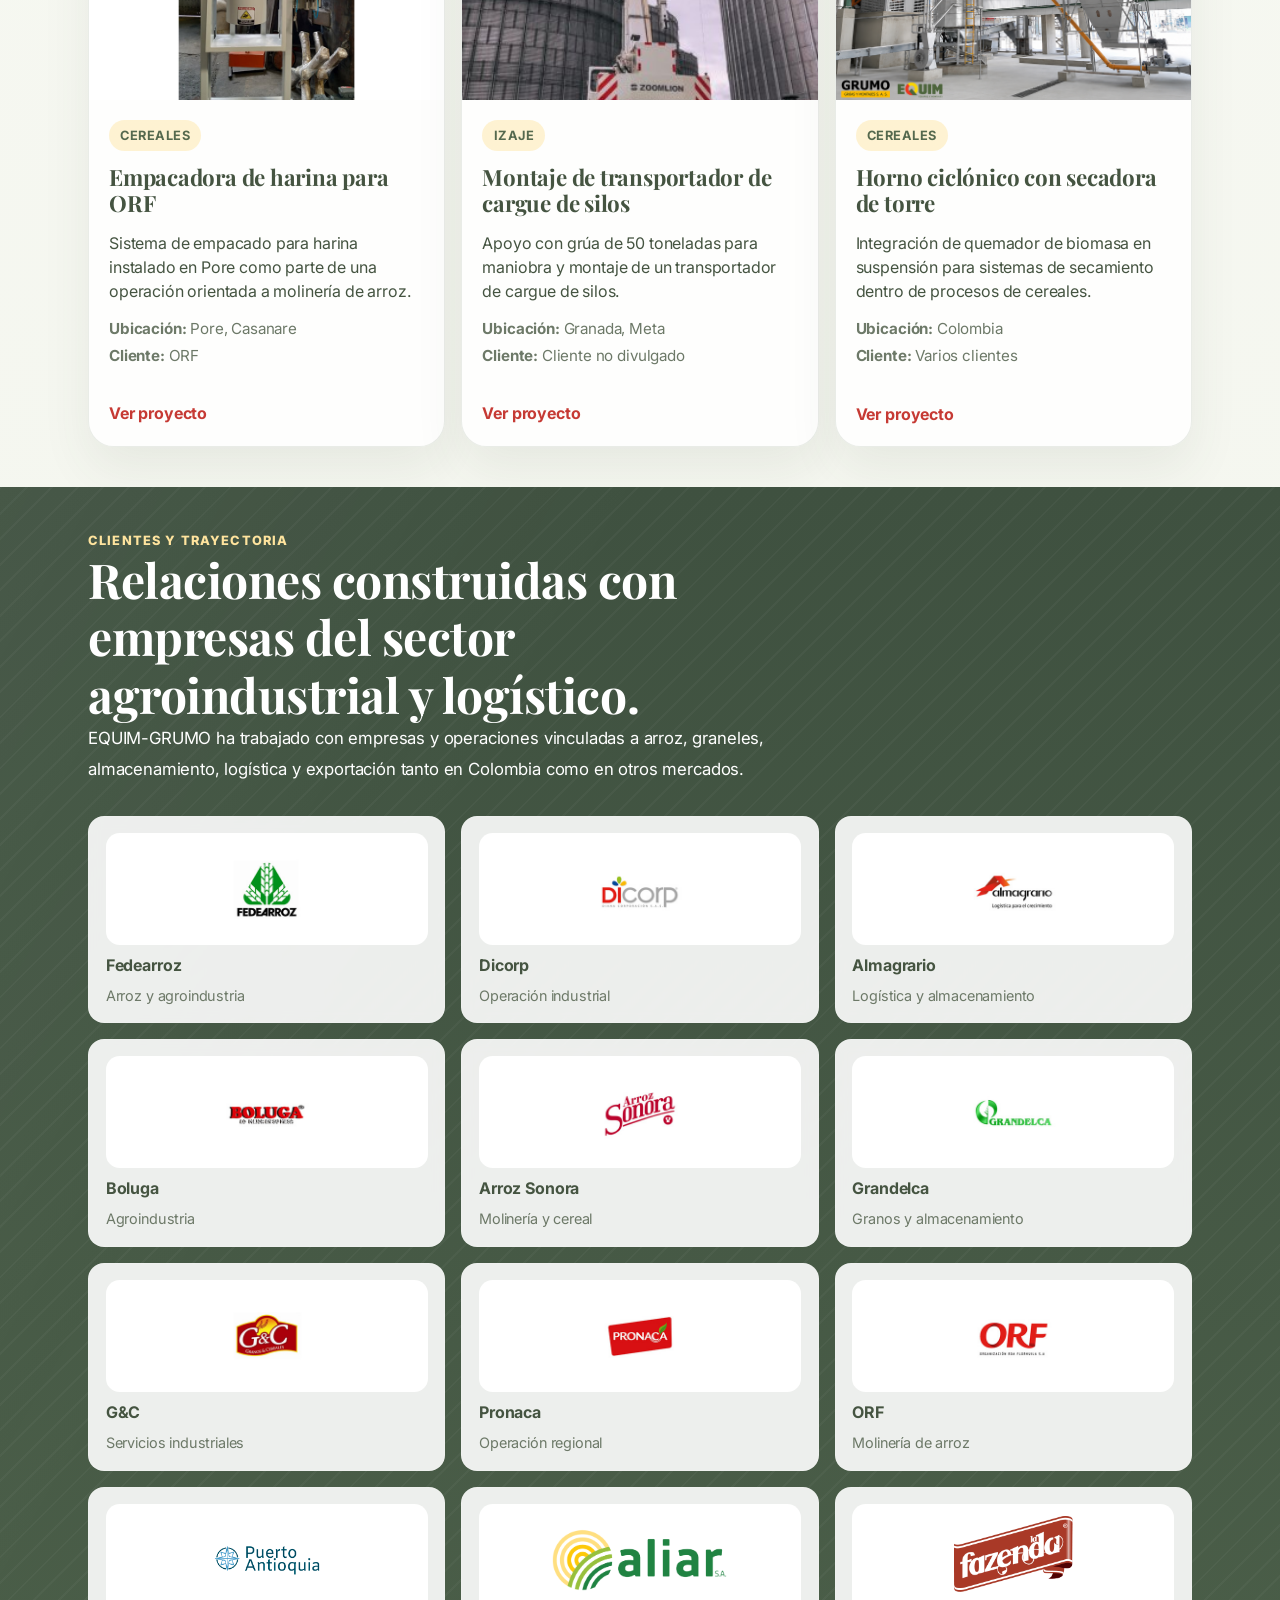
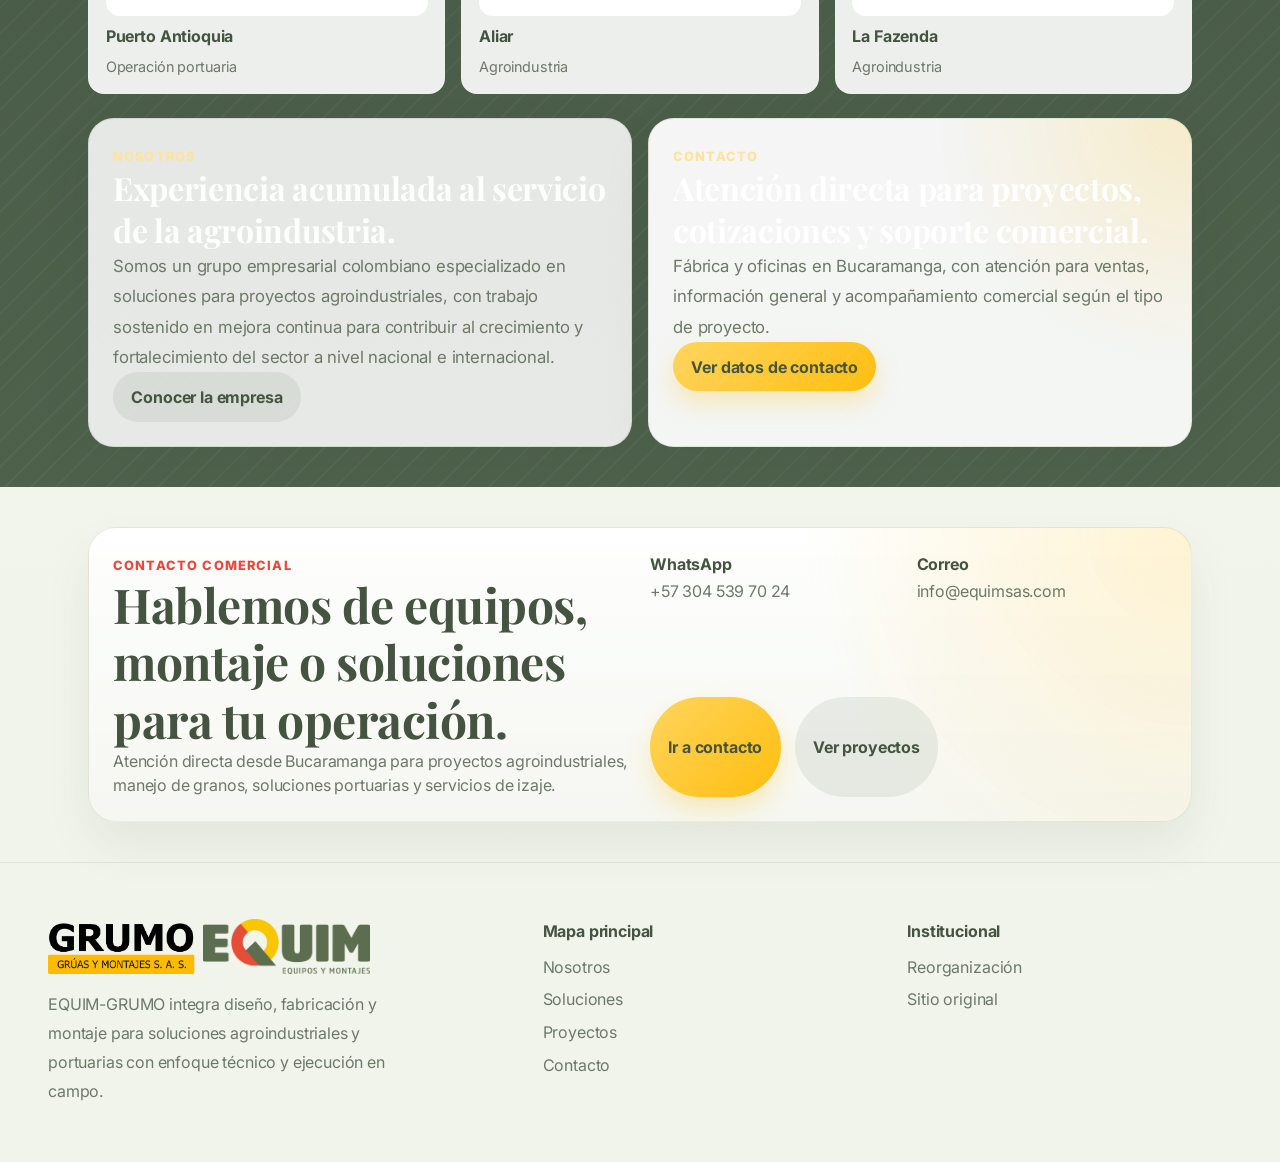
==== commit 6aee0d58: "feat: corregir frase hero + agregar barredor de cadena para silos" ====
--- a/index.html
+++ b/index.html
@@ -107,7 +107,7 @@
                             </figure>
                             <div class="hero-panel">
                                 <span class="eyebrow">Almacenamiento, montaje y operación real</span>
-                                <h2 class="h3 font-playfair-display">Infraestructura industrial visible desde el primer golpe de vista.</h2>
+                                <h2 class="h3 font-playfair-display">Soluciones de escala industrial con experiencia real en campo.</h2>
                                 <p>
                                     Silos, torres de proceso, izaje y montaje en campo muestran mejor el alcance real de EQUIM-GRUMO: soluciones donde almacenamiento, fabricación e instalación se integran en una misma ejecución.
                                 </p>
--- a/equim.css
+++ b/equim.css
@@ -479,15 +479,16 @@
     display: grid;
     place-items: center;
     min-height: 7rem;
+    padding: 0.65rem;
     border-radius: 0.85rem;
     background: #fff;
 }
 
 .client-logo {
     display: block;
-    width: auto;
+    width: min(100%, 11rem);
     max-width: 100%;
-    max-height: 6.2rem;
+    max-height: 5.4rem;
     object-fit: contain;
 }
 
@@ -705,6 +706,45 @@
     background: #e6e6e6;
 }
 
+.detail-gallery {
+    display: grid;
+    grid-template-columns: repeat(2, 1fr);
+    gap: 0.75rem;
+    margin-top: 0.75rem;
+}
+
+.detail-gallery-image {
+    display: block;
+    width: 100%;
+    border-radius: 0.75rem;
+    aspect-ratio: 4 / 3;
+    object-fit: cover;
+    background: #e6e6e6;
+}
+
+.detail-brochures {
+    border-top: 1px solid rgba(85, 105, 78, 0.12);
+    padding-top: 1rem;
+}
+
+.detail-brochures-label {
+    display: block;
+    font-size: 0.85rem;
+    color: var(--equim-muted);
+    margin-bottom: 0.6rem;
+}
+
+.detail-brochures-links {
+    display: flex;
+    flex-wrap: wrap;
+    gap: 0.5rem;
+}
+
+.btn-sm {
+    font-size: 0.85rem;
+    padding: 0.4rem 0.9rem;
+}
+
 .detail-meta {
     display: grid;
     gap: 0.9rem;
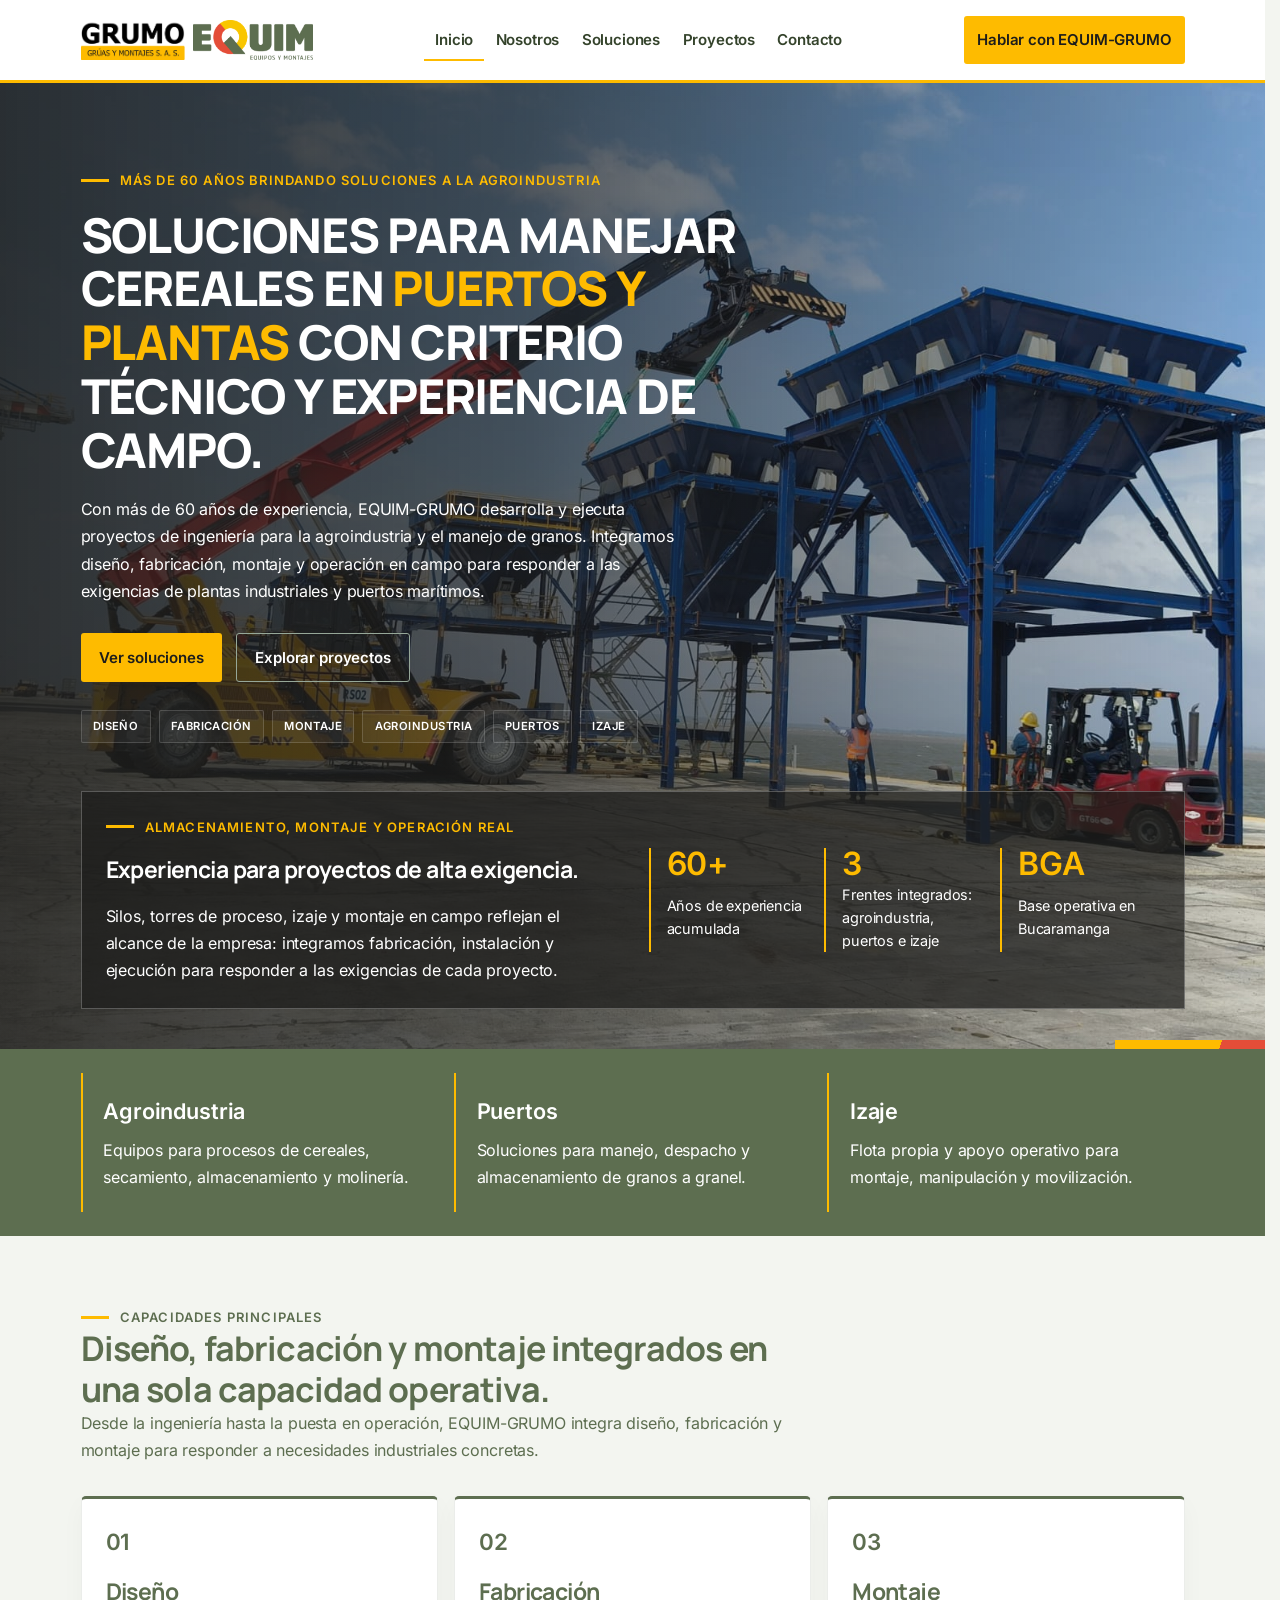
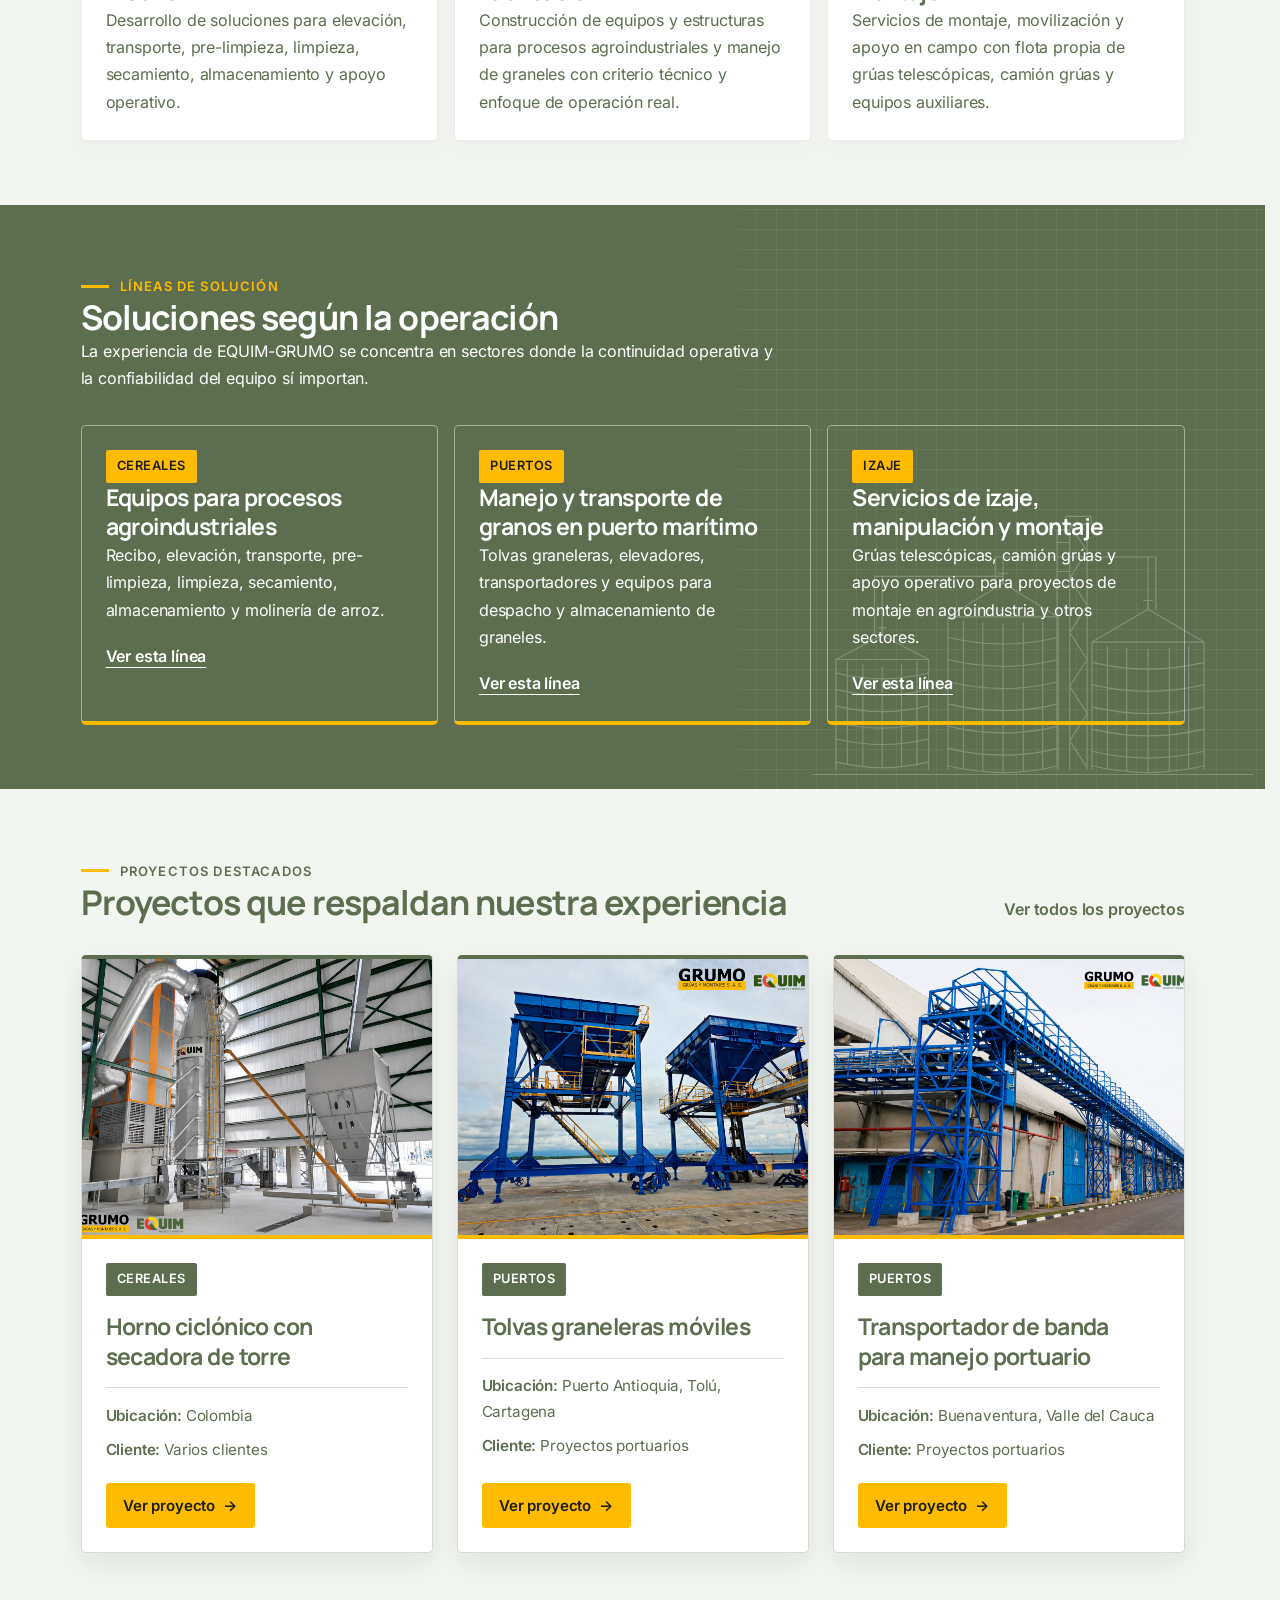
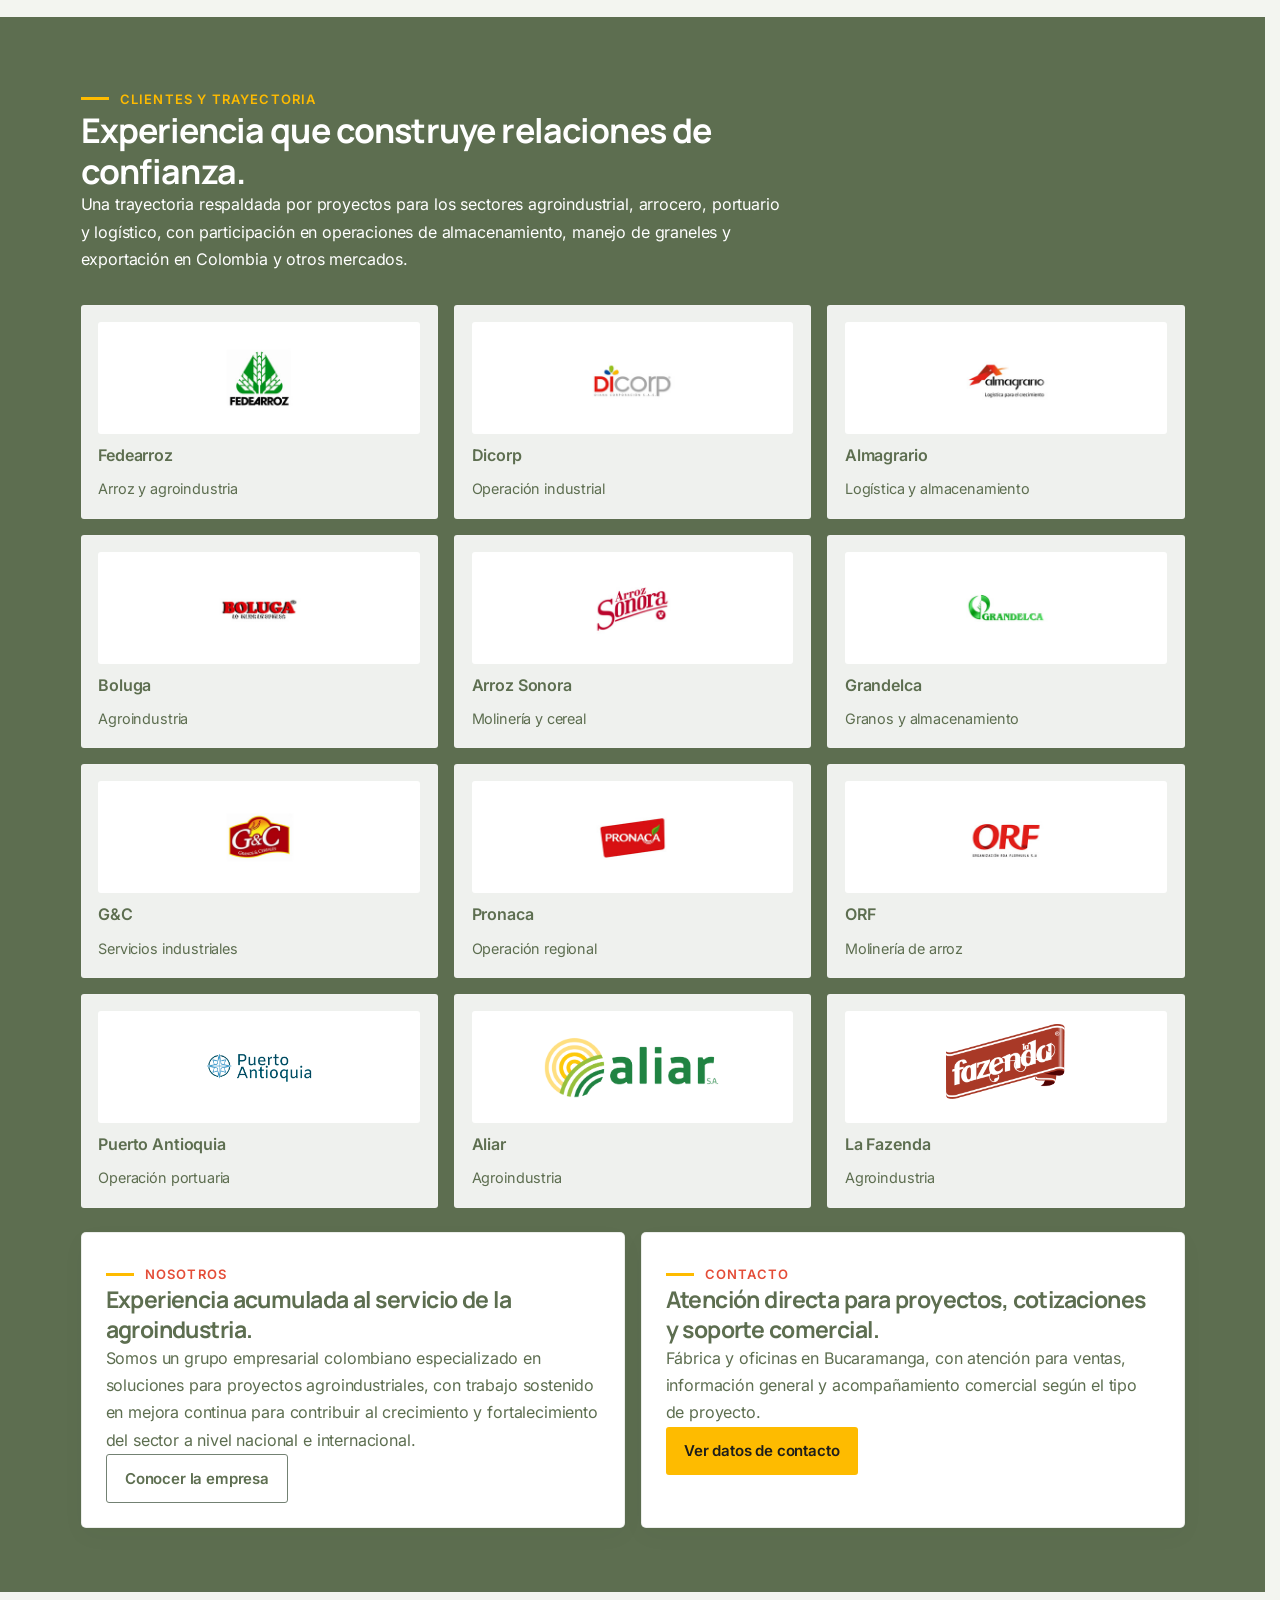
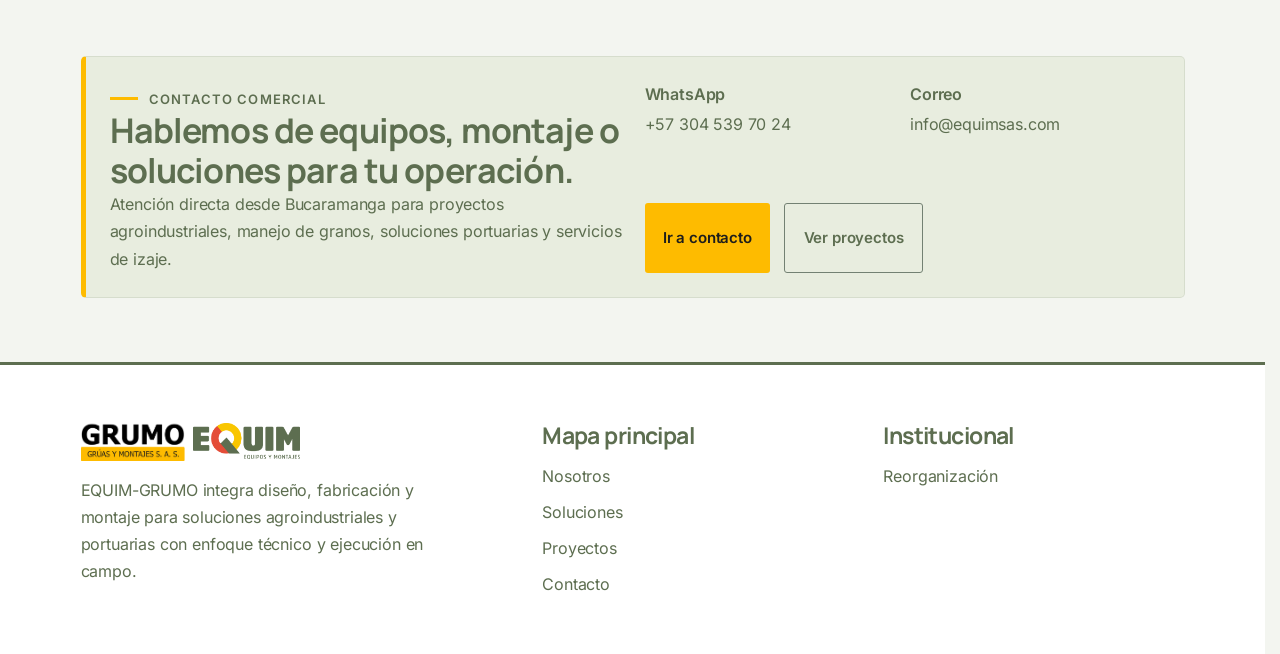
==== commit 7002296a: "Actualiza diseño corporativo, equipo y catálogo de proyectos" ====
--- a/index.html
+++ b/index.html
@@ -23,9 +23,10 @@
     <link rel="shortcut icon" href="./assets/equim-brand/equim-favicon.svg">
     <link href="./css/vendors/aos.css" rel="stylesheet">
     <link href="./style.css" rel="stylesheet">
-    <link href="./equim.css" rel="stylesheet">
+    <link href="./equim.css?v=20261022-layout-final" rel="stylesheet">
+    <link href="./site-layout.css?v=20261023-trama-compartida" rel="stylesheet">
 </head>
-<body class="font-inter antialiased text-slate-900 tracking-tight">
+<body class="home-page font-inter antialiased text-slate-900 tracking-tight">
     <div class="site-shell">
         <header class="site-header">
             <div class="max-w-6xl mx-auto px-4 sm:px-6">
@@ -35,7 +36,7 @@
                         <img class="brand-logo" src="./assets/equim-brand/equim-logo-nuevo.png" alt="EQUIM-GRUMO">
                     </a>
                     <nav class="hidden md:flex md:items-center md:gap-2" aria-label="Navegación principal" data-site-nav="home"></nav>
-                    <div class="hidden md:block">
+                    <div class="hidden md:block header-contact">
                         <a class="btn-primary" href="contacto.html">Hablar con EQUIM-GRUMO</a>
                     </div>
                     <div class="flex md:hidden" x-data="{ expanded: false }">
@@ -73,9 +74,9 @@
                     <div class="hero-grid">
                         <div data-aos="fade-right">
                             <span class="eyebrow">Más de 60 años brindando soluciones a la agroindustria</span>
-                            <h1 class="hero-title font-playfair-display">Soluciones para manejar cereales en puertos y plantas con criterio técnico y experiencia de campo.</h1>
+                            <h1 class="hero-title font-playfair-display">Soluciones para manejar cereales en <span>puertos y plantas</span> con criterio técnico y experiencia de campo.</h1>
                             <p class="hero-copy">
-                                EQUIM-GRUMO es un grupo empresarial colombiano especializado en el diseño, fabricación y montaje de equipos para proyectos agroindustriales, manejo y despacho de granos en puertos marítimos y servicios de izaje, manipulación y movilización de carga y equipos.
+                                Con más de 60 años de experiencia, EQUIM-GRUMO desarrolla y ejecuta proyectos de ingeniería para la agroindustria y el manejo de granos. Integramos diseño, fabricación, montaje y operación en campo para responder a las exigencias de plantas industriales y puertos marítimos.
                             </p>
                             <div class="hero-actions">
                                 <a class="btn-primary" href="soluciones.html">Ver soluciones</a>
@@ -90,26 +91,11 @@
                                 <li>Izaje</li>
                             </ul>
                         </div>
-                        <div class="hero-visual-cluster" data-aos="fade-left">
-                            <figure class="hero-visual hero-visual-main hero-visual-translucent">
-                                <img
-                                    class="hero-image-silos hero-image-silos-main"
-                                    src="./assets/equim-hero/hero-silos-gemini.png"
-                                    alt="Silos de almacenamiento y torre de proceso en instalación agroindustrial"
-                                >
-                            </figure>
-                            <figure class="hero-visual hero-visual-offset hero-visual-support">
-                                <img
-                                    class="hero-image-crane hero-image-crane-offset"
-                                    src="./assets/equim-hero/hero-grua-tolvas.jpg"
-                                    alt="Montaje de tolvas industriales con grúa telescópica en operación de EQUIM-GRUMO"
-                                >
-                            </figure>
                             <div class="hero-panel">
                                 <span class="eyebrow">Almacenamiento, montaje y operación real</span>
-                                <h2 class="h3 font-playfair-display">Soluciones de escala industrial con experiencia real en campo.</h2>
+                                <h2 class="h3 font-playfair-display">Experiencia para proyectos de alta exigencia.</h2>
                                 <p>
-                                    Silos, torres de proceso, izaje y montaje en campo muestran mejor el alcance real de EQUIM-GRUMO: soluciones donde almacenamiento, fabricación e instalación se integran en una misma ejecución.
+                                    Silos, torres de proceso, izaje y montaje en campo reflejan el alcance de la empresa: integramos fabricación, instalación y ejecución para responder a las exigencias de cada proyecto.
                                 </p>
                                 <div class="hero-metrics">
                                     <article>
@@ -126,7 +112,6 @@
                                     </article>
                                 </div>
                             </div>
-                        </div>
                     </div>
                 </div>
             </section>
@@ -179,11 +164,11 @@
                 </div>
             </section>
 
-            <section class="section-shell section-soft">
+            <section class="section-shell section-soft home-solutions-highlight">
                 <div class="max-w-6xl mx-auto px-4 sm:px-6">
                     <div class="section-heading">
                         <span class="eyebrow">Líneas de solución</span>
-                        <h2 class="h2 font-playfair-display">Soluciones organizadas según la necesidad de operación.</h2>
+                        <h2 class="h2 font-playfair-display">Soluciones según la operación</h2>
                         <p>
                             La experiencia de EQUIM-GRUMO se concentra en sectores donde la continuidad operativa y la confiabilidad del equipo sí importan.
                         </p>
@@ -216,7 +201,7 @@
                     <div class="section-heading split-heading">
                         <div>
                             <span class="eyebrow">Proyectos destacados</span>
-                            <h2 class="h2 font-playfair-display">Experiencia visible en proyectos documentados.</h2>
+                            <h2 class="h2 font-playfair-display">Proyectos que respaldan nuestra experiencia</h2>
                         </div>
                         <a class="text-link" href="proyectos.html">Ver todos los proyectos</a>
                     </div>
@@ -228,9 +213,9 @@
                 <div class="max-w-6xl mx-auto px-4 sm:px-6">
                     <div class="section-heading section-heading-dark">
                         <span class="eyebrow">Clientes y trayectoria</span>
-                        <h2 class="h2 font-playfair-display">Relaciones construidas con empresas del sector agroindustrial y logístico.</h2>
+                        <h2 class="h2 font-playfair-display">Experiencia que construye relaciones de confianza.</h2>
                         <p>
-                            EQUIM-GRUMO ha trabajado con empresas y operaciones vinculadas a arroz, graneles, almacenamiento, logística y exportación tanto en Colombia como en otros mercados.
+                            Una trayectoria respaldada por proyectos para los sectores agroindustrial, arrocero, portuario y logístico, con participación en operaciones de almacenamiento, manejo de graneles y exportación en Colombia y otros mercados.
                         </p>
                     </div>
                     <div class="client-grid" data-client-grid></div>
@@ -275,6 +260,6 @@
     <script src="./js/site-render.js"></script>
     <script src="./js/main.js"></script>
     <script src="./js/proyectos-data.js"></script>
-    <script src="./js/proyectos.js"></script>
+    <script src="./js/proyectos.js?v=20261023-tarjetas-sin-descripcion"></script>
 </body>
 </html>
--- a/equim.css
+++ b/equim.css
@@ -1,14 +1,14 @@
 :root {
-    --equim-ink: #455441;
-    --equim-muted: #6d7968;
+    --equim-ink: #1D1D1B;
+    --equim-muted: #1D1D1B;
     --equim-line: #d9e0d3;
     --equim-paper: #f5f6f1;
     --equim-surface: #ffffff;
-    --equim-accent: #eb463e;
-    --equim-accent-dark: #c63a34;
-    --equim-gold: #ffbe0e;
-    --equim-forest: #55694e;
-    --equim-dark: #3f5140;
+    --equim-accent: #E44D38;
+    --equim-accent-dark: #E44D38;
+    --equim-gold: #FEBB00;
+    --equim-forest: #5D6E50;
+    --equim-dark: #1D1D1B;
 }
 
 html {
@@ -18,6 +18,21 @@
 body {
     background: linear-gradient(180deg, #fbfbf7 0%, #f1f4eb 100%);
     color: var(--equim-ink);
+}
+
+.about-page .page-intro,
+.about-page .section-heading p,
+.about-page .surface-card p,
+.about-page .stats-strip span {
+    color: #5D6E50;
+}
+
+.about-page .stats-strip strong,
+.about-page .surface-card h2,
+.about-page .surface-card .h2,
+.about-page .surface-card h3,
+.about-page .surface-card .h3 {
+    color: #5D6E50;
 }
 
 body::before {
@@ -26,9 +41,9 @@
     inset: 0;
     pointer-events: none;
     background:
-        radial-gradient(circle at 10% 15%, rgba(255, 190, 14, 0.14), transparent 22%),
-        radial-gradient(circle at 86% 22%, rgba(85, 105, 78, 0.12), transparent 18%),
-        radial-gradient(circle at 72% 78%, rgba(235, 70, 62, 0.08), transparent 20%);
+        radial-gradient(circle at 10% 15%, rgba(254, 187, 0, 0.14), transparent 22%),
+        radial-gradient(circle at 86% 22%, rgba(93, 110, 80, 0.12), transparent 18%),
+        radial-gradient(circle at 72% 78%, rgba(228, 77, 56, 0.08), transparent 20%);
     z-index: -1;
 }
 
@@ -42,7 +57,7 @@
     z-index: 40;
     backdrop-filter: blur(16px);
     background: rgba(251, 251, 247, 0.92);
-    border-bottom: 1px solid rgba(85, 105, 78, 0.12);
+    border-bottom: 1px solid rgba(93, 110, 80, 0.12);
 }
 
 .brand-lockup {
@@ -71,7 +86,7 @@
 .nav-link:hover,
 .nav-link.is-active {
     color: var(--equim-ink);
-    background: rgba(255, 190, 14, 0.18);
+    background: rgba(254, 187, 0, 0.18);
 }
 
 .mobile-toggle {
@@ -82,7 +97,7 @@
     height: 2.5rem;
     border-radius: 999px;
     color: var(--equim-ink);
-    background: rgba(85, 105, 78, 0.1);
+    background: rgba(93, 110, 80, 0.1);
 }
 
 .mobile-nav-panel {
@@ -92,7 +107,7 @@
     display: grid;
     min-width: 12rem;
     padding: 0.75rem;
-    border: 1px solid rgba(85, 105, 78, 0.12);
+    border: 1px solid rgba(93, 110, 80, 0.12);
     border-radius: 1rem;
     background: #fff;
     box-shadow: 0 18px 40px rgba(63, 81, 64, 0.12);
@@ -106,7 +121,7 @@
 
 .mobile-nav-link:hover,
 .mobile-nav-link.is-active {
-    background: rgba(255, 190, 14, 0.18);
+    background: rgba(254, 187, 0, 0.18);
 }
 
 .btn-primary,
@@ -124,8 +139,8 @@
 
 .btn-primary {
     color: var(--equim-ink);
-    background: linear-gradient(135deg, #ffd55e, var(--equim-gold));
-    box-shadow: 0 12px 24px rgba(255, 190, 14, 0.26);
+    background: linear-gradient(135deg, #FEBB00, var(--equim-gold));
+    box-shadow: 0 12px 24px rgba(254, 187, 0, 0.26);
 }
 
 .btn-primary:hover {
@@ -134,11 +149,11 @@
 
 .btn-secondary {
     color: var(--equim-ink);
-    background: rgba(85, 105, 78, 0.1);
+    background: rgba(93, 110, 80, 0.1);
 }
 
 .btn-secondary:hover {
-    background: rgba(85, 105, 78, 0.16);
+    background: rgba(93, 110, 80, 0.16);
 }
 
 .text-link {
@@ -166,7 +181,7 @@
 .hero-visual {
     overflow: hidden;
     border-radius: 1.75rem;
-    border: 1px solid rgba(85, 105, 78, 0.12);
+    border: 1px solid rgba(93, 110, 80, 0.12);
     box-shadow: 0 24px 44px rgba(63, 81, 64, 0.14);
 }
 
@@ -274,7 +289,7 @@
     width: fit-content;
     padding: 0.35rem 0.7rem;
     border-radius: 999px;
-    background: rgba(255, 190, 14, 0.18);
+    background: rgba(254, 187, 0, 0.18);
     color: var(--equim-forest);
     font-size: 0.8rem;
     font-weight: 700;
@@ -283,7 +298,7 @@
 }
 
 .eyebrow {
-    color: var(--equim-accent);
+    color: var(--equim-accent-dark);
     font-size: 0.8rem;
     font-weight: 800;
     letter-spacing: 0.09em;
@@ -297,7 +312,7 @@
 .document-item,
 .project-card,
 .detail-card {
-    border: 1px solid rgba(85, 105, 78, 0.12);
+    border: 1px solid rgba(93, 110, 80, 0.12);
     border-radius: 1.6rem;
     background: rgba(255, 255, 255, 0.86);
     box-shadow: 0 22px 50px rgba(63, 81, 64, 0.08);
@@ -313,7 +328,7 @@
 
 .hero-panel {
     background:
-        radial-gradient(circle at top right, rgba(255, 190, 14, 0.22), transparent 40%),
+        radial-gradient(circle at top right, rgba(254, 187, 0, 0.22), transparent 40%),
         linear-gradient(180deg, rgba(255, 255, 255, 0.94), rgba(245, 246, 241, 0.94));
     width: min(88%, 30rem);
     margin-top: -4.75rem;
@@ -332,7 +347,7 @@
     display: grid;
     gap: 0.15rem;
     padding-top: 0.9rem;
-    border-top: 1px solid rgba(85, 105, 78, 0.12);
+    border-top: 1px solid rgba(93, 110, 80, 0.12);
 }
 
 .hero-metrics strong {
@@ -361,7 +376,7 @@
 .stats-strip article {
     padding: 1.25rem 1.3rem;
     border-radius: 1.4rem;
-    border: 1px solid rgba(85, 105, 78, 0.12);
+    border: 1px solid rgba(93, 110, 80, 0.12);
     background: rgba(255, 255, 255, 0.84);
     box-shadow: 0 16px 32px rgba(63, 81, 64, 0.08);
 }
@@ -383,7 +398,7 @@
 }
 
 .section-dark {
-    background: linear-gradient(180deg, var(--equim-dark), #4e624b);
+    background: linear-gradient(180deg, var(--equim-dark), #5D6E50);
     color: #fff;
 }
 
@@ -419,7 +434,12 @@
 }
 
 .section-dark .eyebrow {
-    color: #ffe39b;
+    color: #FEBB00;
+}
+
+.section-dark .story-panel .eyebrow,
+.section-dark .surface-card .eyebrow {
+    color: var(--equim-accent-dark);
 }
 
 .split-heading {
@@ -494,12 +514,33 @@
 
 .story-panel {
     min-height: 100%;
+    color: var(--equim-ink);
+}
+
+.story-panel h3,
+.story-panel .h3 {
+    color: var(--equim-ink);
+}
+
+.surface-card h2,
+.surface-card .h2,
+.surface-card h3,
+.surface-card .h3,
+.story-panel h2,
+.story-panel .h2,
+.story-panel h3,
+.story-panel .h3 {
+    color: var(--equim-ink);
+}
+
+.story-panel p {
+    color: var(--equim-muted);
 }
 
 .story-panel-accent,
 .surface-card-accent {
     background:
-        radial-gradient(circle at top right, rgba(255, 190, 14, 0.18), transparent 40%),
+        radial-gradient(circle at top right, rgba(254, 187, 0, 0.18), transparent 40%),
         rgba(255, 255, 255, 0.94);
 }
 
@@ -570,9 +611,9 @@
     gap: 1.25rem;
     padding: 1.5rem;
     border-radius: 1.75rem;
-    border: 1px solid rgba(85, 105, 78, 0.12);
+    border: 1px solid rgba(93, 110, 80, 0.12);
     background:
-        radial-gradient(circle at top right, rgba(255, 190, 14, 0.18), transparent 34%),
+        radial-gradient(circle at top right, rgba(254, 187, 0, 0.18), transparent 34%),
         linear-gradient(180deg, rgba(255, 255, 255, 0.92), rgba(245, 246, 241, 0.94));
     box-shadow: 0 24px 46px rgba(63, 81, 64, 0.08);
 }
@@ -613,6 +654,7 @@
 
 .team-portrait {
     aspect-ratio: 4 / 5;
+    object-position: center top;
 }
 
 .solution-inline-image {
@@ -648,7 +690,7 @@
     align-items: center;
     justify-content: center;
     padding: 0.65rem 1rem;
-    border: 1px solid rgba(85, 105, 78, 0.12);
+    border: 1px solid rgba(93, 110, 80, 0.12);
     border-radius: 999px;
     background: rgba(255, 255, 255, 0.82);
     font-weight: 700;
@@ -658,8 +700,8 @@
 .filter-chip.is-active,
 .filter-chip:hover {
     color: var(--equim-ink);
-    border-color: rgba(255, 190, 14, 0.5);
-    background: rgba(255, 190, 14, 0.18);
+    border-color: rgba(254, 187, 0, 0.5);
+    background: rgba(254, 187, 0, 0.18);
 }
 
 .project-card {
@@ -704,6 +746,7 @@
     aspect-ratio: 16 / 10;
     object-fit: cover;
     background: #e6e6e6;
+    cursor: zoom-in;
 }
 
 .detail-gallery {
@@ -720,10 +763,65 @@
     aspect-ratio: 4 / 3;
     object-fit: cover;
     background: #e6e6e6;
+    cursor: zoom-in;
+}
+
+body.lightbox-open {
+    overflow: hidden;
+}
+
+.lightbox-overlay {
+    position: fixed;
+    inset: 0;
+    background: rgba(8, 12, 10, 0.82);
+    z-index: 1000;
+    display: flex;
+    align-items: center;
+    justify-content: center;
+    padding: 1.5rem;
+    opacity: 0;
+    pointer-events: none;
+    transition: opacity 180ms ease;
+}
+
+.lightbox-overlay.is-open {
+    opacity: 1;
+    pointer-events: auto;
+}
+
+.lightbox-dialog {
+    position: relative;
+    max-width: min(72rem, 100%);
+    max-height: 90vh;
+}
+
+.lightbox-image {
+    display: block;
+    max-width: 100%;
+    max-height: 90vh;
+    border-radius: 0.75rem;
+    object-fit: contain;
+    background: #101412;
+}
+
+.lightbox-close {
+    position: absolute;
+    top: -0.65rem;
+    right: -0.65rem;
+    width: 2rem;
+    height: 2rem;
+    border: 0;
+    border-radius: 999px;
+    background: #ffffff;
+    color: #111;
+    font-size: 1.5rem;
+    line-height: 1;
+    cursor: pointer;
+    box-shadow: 0 8px 28px rgba(0, 0, 0, 0.26);
 }
 
 .detail-brochures {
-    border-top: 1px solid rgba(85, 105, 78, 0.12);
+    border-top: 1px solid rgba(93, 110, 80, 0.12);
     padding-top: 1rem;
 }
 
@@ -752,7 +850,7 @@
 
 .detail-meta-item {
     padding: 1rem 0 0;
-    border-top: 1px solid rgba(85, 105, 78, 0.12);
+    border-top: 1px solid rgba(93, 110, 80, 0.12);
 }
 
 .detail-meta-item strong {
@@ -762,7 +860,7 @@
 
 .site-footer {
     padding: 3rem 0;
-    border-top: 1px solid rgba(85, 105, 78, 0.12);
+    border-top: 1px solid rgba(93, 110, 80, 0.12);
 }
 
 .site-footer .max-w-6xl {
@@ -867,3 +965,733 @@
         margin-left: 0;
     }
 }
+
+/* Paleta corporativa aprobada: EQUIM, amarillo, rojo, negro y blanco. */
+:root {
+    --equim-ink: #1D1D1B;
+    --equim-muted: #1D1D1B;
+    --equim-paper: #f3f5f0;
+    --equim-gold: #FEBB00;
+    --equim-forest: #5D6E50;
+    --equim-dark: #1D1D1B;
+}
+body { background: #f3f5f0; }
+body::before { display: none; }
+.font-playfair-display { font-family: Inter, Arial, sans-serif; font-weight: 800; letter-spacing: -0.035em; }
+.site-header { background: #5D6E50; border-bottom: 3px solid var(--equim-gold); backdrop-filter: none; }
+.brand-lockup { padding: .35rem .55rem; background: #fff; border-radius: 3px; max-width: 100%; }
+.site-header .brand-logo { max-width: 9rem; max-height: 2.5rem; }
+.nav-link { color: #e9eee9; border-radius: 0; font-size: .9rem; padding: .65rem .7rem; }
+.nav-link:hover, .nav-link.is-active { color: #FEBB00; background: transparent; box-shadow: inset 0 -2px #FEBB00; }
+.mobile-toggle { color: #FEBB00; background: #5D6E50; border-radius: 3px; }
+.btn-primary, .btn-secondary { border-radius: 3px; box-shadow: none; }
+.btn-primary { color: #1D1D1B; background: #FEBB00; }
+.btn-primary:hover { background: #FEBB00; }
+.btn-secondary { border: 1px solid #738173; background: transparent; }
+a:focus-visible, button:focus-visible { outline: 3px solid #E44D38; outline-offset: 4px; }
+.hero-section { position: relative; overflow: hidden; padding: 4rem 0 3rem; background: #5D6E50; color: #fff; }
+.hero-section::before { content: ''; position: absolute; inset: 0; background: linear-gradient(90deg, #5D6E50, #5D6E50), url('./assets/equim-hero/hero-grua-tolvas.jpg') center / cover; pointer-events: none; }
+.hero-section::after { content: ''; position: absolute; bottom: 0; right: 0; width: 150px; height: 9px; background: linear-gradient(110deg, #FEBB00 70%, #E44D38 70%); }
+.hero-grid { position: relative; align-items: start; gap: 2.5rem; }
+.hero-title { font-size: clamp(2.2rem, 3.8vw, 3.5rem); line-height: 1.08; text-transform: uppercase; }
+.hero-title span { color: #FEBB00; }
+.hero-copy { color: #d6e0d7; font-size: 1rem; line-height: 1.75; }
+.hero-section .eyebrow { color: #FEBB00; }
+.hero-section .btn-secondary { color: #fff; border-color: #96a798; }
+.hero-section .btn-secondary:hover { background: #5D6E50; }
+.hero-pills { gap: .5rem; }
+.hero-pills li { background: #ffffff0c; color: #e4ebe4; border: 1px solid #ffffff28; border-radius: 2px; font-size: .7rem; }
+.hero-visual-cluster { gap: 0; }
+.hero-visual { border-radius: 4px; box-shadow: 0 20px 45px #0005; border: 1px solid #ffffff30; }
+.hero-visual-main { height: 34rem; min-height: 0; }
+.hero-visual-translucent::after { background: linear-gradient(0deg, #5D6E5055, transparent 45%); }
+.hero-visual-translucent img { opacity: 1; transform: scale(1.09); object-position: center; }
+.hero-visual-offset { width: 80%; height: 19rem; min-height: 0; margin-top: -9rem; margin-right: -1rem; border: 5px solid #FEBB00; }
+.hero-image-crane-offset { object-position: center 48%; transform: scale(1.04); }
+.hero-panel { width: 100%; margin: 1.5rem 0 0; padding: 1.5rem 0 0; border: 0; border-top: 1px solid #5D6E50; border-radius: 0; background: transparent; box-shadow: none; }
+.hero-panel h2 { font-size: 1.4rem; line-height: 1.3; margin: .6rem 0; }
+.hero-panel p, .hero-metrics span { color: #cad7cd; font-size: .9rem; line-height: 1.6; }
+.hero-metrics { grid-template-columns: repeat(3, minmax(0, 1fr)); gap: 1rem; }
+.hero-metrics strong { color: #FEBB00; }
+.hero-metrics article { border-color: #ffffff28; }
+.stats-band { background: #5D6E50; padding: 1.5rem 0; }
+.stats-band .stats-strip article { background: transparent; border: 0; border-left: 2px solid #FEBB00; box-shadow: none; border-radius: 0; }
+.stats-band .stats-strip strong { color: #fff; font-size: 1.35rem; }
+.stats-band .stats-strip span { color: #e0e8db; }
+.section-shell:not(.stats-band) { padding-top: 4rem; padding-bottom: 4rem; }
+.section-heading .h2 { font-size: clamp(1.8rem, 3vw, 2.7rem); line-height: 1.15; }
+.eyebrow { display: inline-flex; align-items: center; gap: .65rem; }
+.eyebrow::before { content: ''; width: 1.8rem; height: 3px; background: #FEBB00; flex: 0 0 auto; }
+.surface-card, .solution-card, .story-panel, .project-card, .detail-card, .document-item { border-radius: 5px; box-shadow: 0 8px 24px #19332308; background: #fff; }
+.capability-grid .surface-card { border-top: 3px solid #5D6E50; }
+.card-index { color: #E44D38; font-size: 1.4rem; }
+.section-soft { background: #e4e9e0; }
+.solution-card { border-bottom: 4px solid #FEBB00; }
+.solution-tag, .category-pill, .team-role { border-radius: 2px; }
+.section-dark { background: #5D6E50; }
+.client-plaque, .client-plaque-logo { border-radius: 3px; }
+.team-portrait, .detail-image, .detail-gallery-image { border-radius: 4px; }
+.cta-band { border-radius: 5px; background: #e8eddf; border-left: 5px solid #FEBB00; box-shadow: none; }
+.site-footer { background: #5D6E50; color: #fff; border-top: 3px solid #5D6E50; }
+.footer-copy, .footer-list { color: #c9d6ca; }
+.brand-lockup-footer { width: fit-content; }
+.brand-lockup-footer .brand-logo { max-width: 46%; max-height: 2.5rem; }
+.footer-grid > * { min-width: 0; }
+.page-title { line-height: 1.08; font-size: clamp(2.3rem, 5vw, 4rem); }
+.page-hero { background: #e4e9df; border-bottom: 1px solid #c9d2c3; padding-bottom: 3rem; }
+@media (min-width: 768px) {
+    .hero-grid { grid-template-columns: minmax(0, .95fr) minmax(0, 1.05fr); }
+    .home-page .site-header .btn-primary { font-size: .8rem; padding: .65rem .8rem; }
+}
+@media (min-width: 768px) and (max-width: 1100px) {
+    .site-header .brand-logo { max-width: 7rem; }
+    .home-page .site-header .hidden.md\:block { display: none; }
+    .hero-grid { gap: 1.5rem; }
+    .hero-title { font-size: 2.3rem; }
+    .hero-visual-main { height: 29rem; }
+    .hero-visual-offset { height: 16rem; margin-right: 0; }
+}
+@media (max-width: 767px) {
+    .site-header .brand-logo { max-width: 34vw; max-height: 2.2rem; }
+    .hero-section { padding-top: 2.5rem; }
+    .hero-visual-main { height: 25rem; }
+    .hero-visual-offset { height: 15rem; margin-top: -7rem; margin-right: 0; }
+    .hero-metrics { gap: .7rem; }
+    .hero-metrics span { font-size: .75rem; }
+    .hero-metrics strong { font-size: 1.7rem; }
+    .section-shell:not(.stats-band) { padding-top: 2.5rem; padding-bottom: 2.5rem; }
+    .footer-grid { grid-template-columns: 1fr; }
+}
+@media (prefers-reduced-motion: reduce) {
+    html { scroll-behavior: auto; }
+    [data-aos] { opacity: 1 !important; transform: none !important; transition: none !important; }
+}
+
+/* Fondos verdes planos: conservar el HEX corporativo sin superposiciones. */
+.site-header, .hero-section, .stats-band, .section-dark { background: #5D6E50; }
+.hero-section::before, .section-dark-texture::before { display: none; }
+.site-footer { background: #1D1D1B; }
+.nav-link, .hero-copy, .hero-panel p, .hero-metrics span,
+.hero-pills li, .stats-band .stats-strip span, .footer-copy, .footer-list { color: #FFFFFF; }
+.eyebrow, .text-link, .solution-card a, .project-card a { color: #5D6E50; }
+.hero-section .eyebrow, .section-dark .eyebrow { color: #FEBB00; }
+.btn-primary:hover { background: #FEBB00; box-shadow: 0 0 0 2px #1D1D1B; }
+a:focus-visible, button:focus-visible { outline-color: #1D1D1B; }
+.site-header a:focus-visible, .hero-section a:focus-visible { outline-color: #FFFFFF; }
+
+/* Portada fotográfica y logos PNG con su transparencia original. */
+.brand-lockup { background: transparent; padding: 0; border-radius: 0; }
+.site-header { background: #FFFFFF; }
+.site-header .nav-link { color: #1D1D1B; }
+.site-header .nav-link:hover, .site-header .nav-link.is-active { color: #5D6E50; }
+.site-header a:focus-visible { outline-color: #1D1D1B; }
+.site-header .mobile-toggle { color: #1D1D1B; background: #FEBB00; }
+.site-footer { background: #FFFFFF; color: #1D1D1B; }
+.site-footer .footer-copy, .site-footer .footer-list { color: #1D1D1B; }
+.home-page .hero-section { padding: 5rem 0 2.5rem; isolation: isolate; }
+.home-page .hero-section::before {
+    display: block;
+    z-index: -1;
+    background: linear-gradient(90deg, rgba(29,29,27,.88) 0%, rgba(29,29,27,.69) 42%, rgba(29,29,27,.12) 100%), url('./assets/equim-hero/hero-grua-tolvas.jpg') center 45% / cover;
+}
+.home-page .hero-grid { display: grid; grid-template-columns: 1fr; gap: 3rem; }
+.home-page .hero-grid > [data-aos] { max-width: 43rem; }
+.home-page .hero-title { font-size: clamp(2rem, 4.2vw, 3.6rem); }
+.home-page .hero-copy { max-width: 38rem; }
+.home-page .hero-panel { display: grid; grid-template-columns: 1fr 1fr; gap: .5rem 2rem; padding: 1.5rem; margin: 0; border: 1px solid #ffffff40; background: rgba(29,29,27,.72); }
+.home-page .hero-panel .eyebrow, .home-page .hero-panel h2, .home-page .hero-panel p { grid-column: 1; }
+.home-page .hero-metrics { grid-column: 2; grid-row: 1 / 4; align-content: center; margin-top: 0; }
+.home-page .hero-metrics article { border-top: 0; border-left: 2px solid #FEBB00; padding: 0 0 0 1rem; }
+@media (max-width: 767px) {
+    .home-page .hero-section { padding-top: 2.5rem; }
+    .home-page .hero-section::before { background-position: 62% center; background-image: linear-gradient(90deg, rgba(29,29,27,.85), rgba(29,29,27,.5)), url('./assets/equim-hero/hero-grua-tolvas.jpg'); }
+    .home-page .hero-panel { grid-template-columns: 1fr; padding: 1rem; }
+    .home-page .hero-metrics { grid-column: 1; grid-row: auto; margin-top: 1rem; }
+}
+
+/* Apertura del catálogo con fotografía suministrada por el propietario. */
+.projects-photo-hero {
+    position: relative;
+    min-height: clamp(28rem, 65vh, 42rem);
+    display: flex;
+    align-items: center;
+    padding: 5rem 0;
+    color: #FFFFFF;
+    border-bottom: 0;
+    background: linear-gradient(90deg, rgba(29,29,27,.82), rgba(29,29,27,.52) 55%, rgba(29,29,27,.12)), url('./assets/equim-hero/proyectos-planta-industrial.png') center 55% / cover;
+}
+.projects-photo-hero::after {
+    content: "";
+    position: absolute;
+    inset: auto 0 0;
+    height: clamp(4rem, 10vh, 6rem);
+    background: linear-gradient(to bottom, rgba(243,245,240,0), #f3f5f0);
+    pointer-events: none;
+}
+.projects-photo-hero > div { position: relative; z-index: 1; width: 100%; }
+.projects-photo-hero + .section-shell { padding-top: 1.5rem; }
+.projects-photo-hero .eyebrow { color: #FEBB00; }
+.projects-photo-hero .page-title { max-width: 48rem; color: #FFFFFF; }
+.projects-photo-hero .page-intro { max-width: 42rem; color: #FFFFFF; }
+@media (max-width: 767px) {
+    .projects-photo-hero { min-height: 30rem; padding: 3.5rem 0; background-position: 60% center; }
+    .projects-photo-hero .page-title { font-size: clamp(2.2rem, 8vw, 3.2rem); }
+}
+
+/* Secuencia visual de las portadas interiores. */
+.solutions-photo-hero {
+    background-image: linear-gradient(90deg, rgba(29,29,27,.84), rgba(29,29,27,.54) 55%, rgba(29,29,27,.12)), url('./assets/equim-hero/hero-silos-sin-logo.png');
+    background-position: center 48%;
+}
+.corporate-flow-hero {
+    position: relative;
+    isolation: isolate;
+    overflow: hidden;
+    display: flex;
+    align-items: center;
+    min-height: clamp(27rem, 60vh, 38rem);
+    padding: 4rem 0 5.5rem;
+    border: 0;
+    color: #FFFFFF;
+    background: #5D6E50;
+}
+.corporate-flow-hero::before {
+    content: "";
+    position: absolute;
+    inset: 0;
+    z-index: -1;
+    background: linear-gradient(135deg, transparent 65%, rgba(255,255,255,.07) 65%, rgba(255,255,255,.07) 75%, transparent 75%);
+    pointer-events: none;
+}
+.corporate-flow-hero::after {
+    content: "";
+    position: absolute;
+    inset: auto 0 0;
+    height: clamp(4rem, 10vh, 6rem);
+    background: linear-gradient(to bottom, rgba(243,245,240,0), #f3f5f0);
+    pointer-events: none;
+}
+.corporate-flow-hero > div { width: 100%; position: relative; z-index: 1; }
+.corporate-flow-hero .eyebrow { color: #FEBB00; }
+.corporate-flow-hero .page-title { max-width: 56rem; color: #FFFFFF; }
+.corporate-flow-hero .page-intro, .about-page .corporate-flow-hero .page-intro { max-width: 46rem; color: #FFFFFF; }
+.corporate-flow-hero + .section-shell { padding-top: 1.5rem; }
+@media (max-width: 767px) {
+    .corporate-flow-hero { min-height: 27rem; padding: 3rem 0 5rem; }
+    .corporate-flow-hero .page-title { font-size: clamp(2rem, 7vw, 3rem); }
+}
+
+.about-photo-hero {
+    background-image: linear-gradient(90deg, rgba(29,29,27,.84), rgba(29,29,27,.58) 55%, rgba(29,29,27,.18)), url('./assets/equim-projects/aliar-1.png');
+    background-position: center 50%;
+}
+.about-page .about-photo-hero .page-intro { color: #FFFFFF; }
+@media (max-width: 767px) {
+    .about-photo-hero { min-height: 33rem; background-position: 42% center; }
+}
+
+.contact-photo-hero {
+    min-height: clamp(34rem, 78vh, 50rem);
+    background-image: linear-gradient(90deg, rgba(29,29,27,.82), rgba(29,29,27,.50) 55%, rgba(29,29,27,.12)), url('./assets/equim-projects/puerto-antioquia-proyecto.png');
+    background-position: center 55%;
+}
+@media (max-width: 767px) {
+    .contact-photo-hero { min-height: 35rem; background-position: 57% center; }
+}
+
+/* Tipografía corporativa. Fuentes locales bajo SIL Open Font License. */
+@font-face { font-family: Manrope; font-style: normal; font-weight: 700; font-display: swap; src: url('./assets/fonts/manrope-700.ttf') format('truetype'); }
+@font-face { font-family: Manrope; font-style: normal; font-weight: 800; font-display: swap; src: url('./assets/fonts/manrope-800.ttf') format('truetype'); }
+@font-face { font-family: Inter; font-style: normal; font-weight: 400; font-display: swap; src: url('./assets/fonts/inter-400.ttf') format('truetype'); }
+@font-face { font-family: Inter; font-style: normal; font-weight: 500; font-display: swap; src: url('./assets/fonts/inter-500.ttf') format('truetype'); }
+@font-face { font-family: Inter; font-style: normal; font-weight: 600; font-display: swap; src: url('./assets/fonts/inter-600.ttf') format('truetype'); }
+body { font-family: Inter, Arial, sans-serif; font-size: 18px; font-weight: 400; line-height: 1.7; color: #1D1D1B; }
+h1, h2, h3, h4, .font-playfair-display { font-family: Manrope, Arial, sans-serif; font-weight: 700; letter-spacing: -.025em; }
+h1, .hero-title, .page-title, .home-page .hero-title,
+.projects-photo-hero .page-title, .corporate-flow-hero .page-title { font-size: 56px; font-weight: 800; line-height: 1.12; }
+h2, .h2, .section-heading .h2 { font-size: 40px; font-weight: 700; line-height: 1.2; }
+h3, h4, .h3, .h4, .hero-panel h2, .project-card h3, .project-card .h4 { font-size: 26px; font-weight: 700; line-height: 1.3; }
+p, .hero-copy, .page-intro, .section-heading p, .surface-card p,
+.solution-card p, .story-panel p, .hero-panel p, .home-page .hero-panel p,
+.footer-copy, .stats-strip span, .stats-band .stats-strip span { font-family: Inter, Arial, sans-serif; font-size: 18px; font-weight: 400; line-height: 1.7; }
+.nav-link, .mobile-nav-link, .btn-primary, .btn-secondary, .btn-sm,
+.home-page .site-header .btn-primary, .filter-chip { font-family: Inter, Arial, sans-serif; font-size: 15px; font-weight: 600; line-height: 1.45; }
+.nav-link, .mobile-nav-link { font-weight: 500; }
+.eyebrow, .card-index { color: #5D6E50; }
+.hero-section .eyebrow, .projects-photo-hero .eyebrow, .corporate-flow-hero .eyebrow, .section-dark .eyebrow { color: #FEBB00; }
+@media (max-width: 767px) {
+    h1, .hero-title, .page-title, .home-page .hero-title,
+    .projects-photo-hero .page-title, .corporate-flow-hero .page-title { font-size: clamp(32px, 8vw, 44px); }
+    h2, .h2, .section-heading .h2 { font-size: 30px; }
+    h3, h4, .h3, .h4, .hero-panel h2, .project-card h3, .project-card .h4 { font-size: 24px; }
+}
+
+/* Navegación principal: verde oscuro y mayor peso visual. */
+.site-header .nav-link,
+.site-header .mobile-nav-link {
+    color: #34432B;
+    font-weight: 700;
+}
+.site-header .nav-link:hover,
+.site-header .nav-link.is-active,
+.site-header .mobile-nav-link:hover,
+.site-header .mobile-nav-link.is-active {
+    color: #34432B;
+}
+
+.site-header .nav-link:hover,
+.site-header .mobile-nav-link:hover,
+.site-header .nav-link:focus-visible,
+.site-header .mobile-nav-link:focus-visible {
+    color: #5D6E50;
+}
+
+/* Ajuste de escala para una lectura más compacta. */
+body { font-size: 16px; }
+h1, .hero-title, .page-title, .home-page .hero-title,
+.projects-photo-hero .page-title, .corporate-flow-hero .page-title { font-size: 48px; }
+h2, .h2, .section-heading .h2 { font-size: 34px; }
+h3, h4, .h3, .h4, .hero-panel h2, .project-card h3, .project-card .h4 { font-size: 23px; }
+p, .hero-copy, .page-intro, .section-heading p, .surface-card p,
+.solution-card p, .story-panel p, .hero-panel p, .home-page .hero-panel p,
+.footer-copy, .stats-strip span, .stats-band .stats-strip span { font-size: 16px; }
+@media (max-width: 767px) {
+    h1, .hero-title, .page-title, .home-page .hero-title,
+    .projects-photo-hero .page-title, .corporate-flow-hero .page-title { font-size: clamp(29px, 7vw, 38px); }
+    h2, .h2, .section-heading .h2 { font-size: 27px; }
+    h3, h4, .h3, .h4, .hero-panel h2, .project-card h3, .project-card .h4 { font-size: 21px; }
+}
+
+/* Bloque de líneas de solución destacado en verde corporativo. */
+.home-solutions-highlight { background: #5D6E50; color: #FFFFFF; }
+.home-solutions-highlight .section-heading .h2,
+.home-solutions-highlight .section-heading p { color: #FFFFFF; }
+.home-solutions-highlight .eyebrow { color: #FEBB00; }
+.home-solutions-highlight .solution-card {
+    background: transparent;
+    border: 1px solid rgba(255,255,255,.45);
+    border-bottom: 4px solid #FEBB00;
+    box-shadow: none;
+}
+.home-solutions-highlight .solution-card h3,
+.home-solutions-highlight .solution-card p { color: #FFFFFF; }
+.home-solutions-highlight .solution-tag { background: #FEBB00; color: #1D1D1B; }
+.home-solutions-highlight .solution-card a { color: #FFFFFF; text-decoration: underline; text-underline-offset: 5px; }
+.home-solutions-highlight .solution-card a:hover { color: #FEBB00; }
+.home-solutions-highlight a:focus-visible { outline-color: #FFFFFF; }
+
+.about-page .two-column-story .eyebrow + h2 { margin-top: 1rem; }
+
+.about-page .team-highlight { background: #5D6E50; }
+.about-page .team-highlight .section-heading .h2 { color: #FFFFFF; }
+.about-page .team-highlight .section-heading .eyebrow { color: #FEBB00; }
+
+@media (min-width: 768px) {
+    .team-highlight .team-grid { grid-template-columns: repeat(2, minmax(0, 1fr)); }
+}
+@media (min-width: 1200px) {
+    .team-highlight .team-grid { grid-template-columns: repeat(4, minmax(0, 1fr)); }
+}
+
+.team-highlight .team-grid {
+    display: flex;
+    gap: 1rem;
+    overflow-x: auto;
+    scroll-snap-type: x mandatory;
+    scrollbar-color: #FEBB00 #5D6E50;
+    padding-bottom: 1rem;
+}
+.team-highlight .team-grid > .surface-card {
+    flex: 0 0 86%;
+    min-width: 0;
+    scroll-snap-align: start;
+    box-shadow: none;
+}
+.team-carousel-controls { display: flex; flex-wrap: wrap; justify-content: flex-end; gap: .75rem; margin-bottom: 1.25rem; }
+.team-carousel-controls .btn-secondary { color: #FFFFFF; border-color: #FFFFFF; }
+.team-carousel-controls .btn-secondary:hover { background: #FEBB00; color: #1D1D1B; border-color: #FEBB00; }
+.team-carousel-controls button:focus-visible, #team-carousel:focus-visible { outline: 3px solid #FEBB00; outline-offset: 4px; }
+@media (min-width: 768px) {
+    .team-highlight .team-grid > .surface-card { flex-basis: calc((100% - 1rem) / 2); }
+}
+@media (min-width: 1100px) {
+    .team-highlight .team-grid > .surface-card { flex-basis: calc((100% - 2rem) / 3); }
+}
+
+/* Vista comparativa: cuatro integrantes en la misma fila en escritorio. */
+.team-highlight .team-grid-four {
+    display: grid;
+    grid-template-columns: 1fr;
+    overflow: visible;
+    padding-bottom: 0;
+}
+@media (min-width: 640px) {
+    .team-highlight .team-grid-four { grid-template-columns: repeat(2, minmax(0, 1fr)); }
+}
+@media (min-width: 1024px) {
+    .team-highlight .team-grid-four { grid-template-columns: repeat(4, minmax(0, 1fr)); }
+    .team-highlight .team-grid-four > .surface-card { padding: 1.15rem; }
+}
+
+.team-highlight .team-grid .surface-card h3 + p { margin-top: .75rem; }
+
+/* Prueba: lenguaje de la portada de Inicio en las secciones interiores. */
+.interior-home-preview {
+    min-height: max(38rem, 82vh);
+    padding: 5rem 0 6rem;
+}
+.interior-home-preview .page-title {
+    max-width: 43rem;
+    text-transform: uppercase;
+    font-size: 48px;
+    line-height: 1.12;
+    margin-top: 1.25rem;
+    margin-bottom: 1.75rem;
+}
+.interior-home-preview .page-title span { color: #FEBB00; }
+.interior-home-preview .page-intro { max-width: 38rem; }
+.interior-home-preview .hero-actions { margin-top: 2rem; }
+.interior-home-preview.solutions-photo-hero {
+    background-image: linear-gradient(90deg, rgba(29,29,27,.88), rgba(29,29,27,.65) 43%, rgba(29,29,27,.08)), url('./assets/equim-hero/hero-silos-sin-logo.png');
+    background-position: center 44%;
+}
+section[id] { scroll-margin-top: 6.5rem; }
+@media (max-width: 767px) {
+    .interior-home-preview { min-height: 35rem; padding: 3rem 0 5rem; }
+    .interior-home-preview .page-title { font-size: clamp(29px, 7vw, 38px); }
+}
+
+/* Introducción del catálogo con el lenguaje corporativo de Inicio. */
+#catalogo .catalog-intro-panel {
+    max-width: none;
+    padding: 2rem 2.25rem;
+    background: #5D6E50;
+    border-left: 3px solid #FEBB00;
+    color: #FFFFFF;
+}
+#catalogo .catalog-intro-panel .eyebrow { color: #FEBB00; }
+#catalogo .catalog-intro-panel .h2 { color: #FFFFFF; margin-top: 1rem; margin-bottom: 1rem; max-width: 48rem; }
+#catalogo .catalog-intro-panel p { color: #FFFFFF; max-width: 58rem; }
+@media (max-width: 767px) {
+    #catalogo .catalog-intro-panel { padding: 1.5rem; }
+}
+
+/* Panel translúcido compartido por la introducción y los filtros. */
+.catalog-glass-panel {
+    padding: 2rem;
+    margin-bottom: 2rem;
+    border: 1px solid rgba(255,255,255,.3);
+    background: linear-gradient(rgba(29,29,27,.76), rgba(29,29,27,.76)), url('./assets/equim-hero/proyectos-planta-industrial.png') center / cover;
+    color: #FFFFFF;
+}
+#catalogo .catalog-glass-panel .catalog-intro-panel {
+    padding: 0;
+    background: transparent;
+    border: 0;
+    margin-bottom: 1.5rem;
+}
+.catalog-glass-panel .filter-row { margin-bottom: 0; }
+.catalog-glass-panel .filter-chip {
+    color: #FFFFFF;
+    background: rgba(255,255,255,.07);
+    border: 1px solid rgba(255,255,255,.5);
+    border-radius: 3px;
+}
+.catalog-glass-panel .filter-chip:hover,
+.catalog-glass-panel .filter-chip.is-active { background: #FEBB00; border-color: #FEBB00; color: #1D1D1B; }
+.catalog-glass-panel .filter-chip:focus-visible { outline-color: #FEBB00; }
+@media (max-width: 767px) { .catalog-glass-panel { padding: 1.5rem; } }
+
+/* Catálogo de ancho completo, sin fotografía. */
+#catalogo {
+    background: #5D6E50;
+    background: linear-gradient(rgba(93,110,80,.34), rgba(93,110,80,.34)), #1D1D1B;
+}
+#catalogo .catalog-glass-panel {
+    background: transparent;
+    border: 0;
+    padding: 0;
+}
+#catalogo .catalog-intro-panel .h2,
+#catalogo .catalog-intro-panel p { color: #FFFFFF; }
+#catalogo .project-card { background: #FFFFFF; }
+#catalogo { background: #e4e9e0; }
+#catalogo .catalog-glass-panel {
+    position: relative;
+    isolation: isolate;
+    padding: 2rem 0;
+}
+#catalogo .catalog-glass-panel::before {
+    content: "";
+    position: absolute;
+    z-index: -1;
+    inset: 0 calc((100% - 100vw) / 2);
+    background: linear-gradient(rgba(93,110,80,.34), rgba(93,110,80,.34)), #1D1D1B;
+    pointer-events: none;
+}
+
+/* Panel izquierdo de cada línea de solución. */
+.solution-detail > div:first-child {
+    background: #5D6E50;
+    color: #FFFFFF;
+    padding: 2rem;
+    border-radius: 5px;
+}
+.solution-detail > div:first-child .h2 { color: #FFFFFF; margin-top: 1rem; }
+.solution-detail > div:first-child .eyebrow { color: #FEBB00; }
+@media (max-width: 767px) {
+    .solution-detail > div:first-child { padding: 1.5rem; }
+}
+
+/* Una columna verde continua para las tres líneas de negocio. */
+.solutions-lines-section > div { position: relative; isolation: isolate; }
+.solutions-lines-section .solution-detail { margin-bottom: 0; padding-bottom: 2rem; }
+.solutions-lines-section .solution-detail:last-child { padding-bottom: 0; }
+.solutions-lines-section .solution-detail > div:first-child { border-radius: 0; border-top: 3px solid #FEBB00; padding: 2rem; }
+.solutions-lines-section .solution-detail > div:first-child .eyebrow { font-size: 16px; letter-spacing: .12em; }
+.solutions-lines-section .solution-detail > div:first-child .h2 { margin-top: 1.5rem; }
+@media (min-width: 768px) {
+    .solutions-lines-section > div::before {
+        content: "";
+        position: absolute;
+        z-index: -1;
+        top: 0;
+        bottom: 0;
+        left: 1.5rem;
+        width: calc((100% - 4rem) * .425);
+        background: #5D6E50;
+    }
+    .solutions-lines-section .solution-detail > div:first-child { background: transparent; }
+}
+
+/* Fondo continuo hasta el borde izquierdo y entre los bloques de fotos. */
+.solutions-lines-section { background: #5D6E50; }
+.solutions-lines-section > div::before { display: none; }
+.solutions-lines-section .solution-detail { gap: 2rem; padding-bottom: 2rem; }
+.solutions-lines-section .solution-detail > div:first-child { background: transparent; }
+.solutions-lines-section .solution-detail > .surface-card { background: #FFFFFF; }
+
+/* Prueba de composición: foto amplia y texto al lado. */
+.solutions-lines-section .solution-inline-image {
+    border-radius: 0;
+    aspect-ratio: 4 / 3;
+    margin-bottom: 1.5rem;
+}
+.solutions-lines-section .solution-detail > .surface-card { border-radius: 0; }
+@media (min-width: 1100px) {
+    .solutions-lines-section .solution-detail { grid-template-columns: minmax(0, .65fr) minmax(0, 1.35fr); }
+    .solutions-lines-section .solution-detail > div:first-child { padding: 1.5rem; }
+    .solutions-lines-section .solution-detail > .surface-card {
+        display: grid;
+        grid-template-columns: minmax(0, 1.1fr) minmax(0, 1fr);
+        gap: 0 1.5rem;
+        padding: 0 1.5rem 0 0;
+        align-content: start;
+    }
+    .solutions-lines-section .solution-inline-image {
+        grid-column: 1;
+        grid-row: 1 / 3;
+        width: 100%;
+        height: 100%;
+        min-height: 30rem;
+        aspect-ratio: auto;
+        object-fit: cover;
+        margin: 0;
+    }
+    .solutions-lines-section .surface-card > p { grid-column: 2; padding-top: 1.5rem; }
+    .solutions-lines-section .surface-card > .clean-list { grid-column: 2; padding-bottom: 1.5rem; }
+}
+
+/* Más espacio para las imágenes y descripción completa a la derecha. */
+@media (min-width: 900px) {
+    .solutions-lines-section > .max-w-6xl { max-width: 88rem; }
+    .solutions-lines-section .solution-detail {
+        grid-template-columns: minmax(0, .5fr) minmax(0, 1.5fr);
+        gap: 1.5rem;
+    }
+    .solutions-lines-section .solution-detail > div:first-child { padding: 1.5rem; }
+    .solutions-lines-section .solution-detail > .surface-card {
+        display: grid;
+        grid-template-columns: minmax(0, 1.5fr) minmax(0, 1fr);
+        gap: 0 1.5rem;
+        padding: 0 1.5rem 0 0;
+        align-content: start;
+    }
+    .solutions-lines-section .solution-inline-image {
+        grid-column: 1;
+        grid-row: 1 / 3;
+        width: 100%;
+        height: 100%;
+        min-height: 32rem;
+        aspect-ratio: auto;
+        object-fit: cover;
+        margin: 0;
+    }
+    .solutions-lines-section .surface-card > p { grid-column: 2; grid-row: 1; padding-top: 1.5rem; }
+    .solutions-lines-section .surface-card > .clean-list { grid-column: 2; grid-row: 2; padding-bottom: 1.5rem; }
+}
+
+/* Referencia: fotografía amplia junto a texto sobre fondo claro. */
+.solutions-lines-section .solution-detail > .surface-card {
+    background: #f3f5f0;
+    padding: 0;
+    gap: 0;
+    border: 0;
+}
+.solution-copy-panel { padding: 2rem; color: #1D1D1B; }
+.solution-copy-panel h3 { color: #5D6E50; margin-bottom: 1rem; }
+.solution-copy-panel h3::before { content: ""; display: block; width: 2.5rem; height: 3px; background: #FEBB00; margin-bottom: 1rem; }
+.solution-copy-panel .clean-list { gap: 0; }
+.solution-copy-panel .clean-list li { padding: 1rem 0; border-bottom: 1px solid rgba(93,110,80,.22); }
+.solution-copy-panel .clean-list li:last-child { border-bottom: 0; }
+.solutions-lines-section .solution-inline-image { margin: 0; border-radius: 0; }
+@media (min-width: 900px) {
+    .solutions-lines-section .solution-detail > .surface-card {
+        grid-template-columns: minmax(0, 1.3fr) minmax(0, 1fr);
+        align-content: stretch;
+    }
+    .solutions-lines-section .solution-inline-image { grid-column: 1; grid-row: 1; min-height: 30rem; }
+    .solution-copy-panel { grid-column: 2; grid-row: 1; align-self: center; }
+}
+@media (max-width: 767px) { .solution-copy-panel { padding: 1.5rem; } }
+
+/* Diagonales discretas con la paleta corporativa aprobada. */
+.solutions-lines-section {
+    background: linear-gradient(132deg, transparent 0%, transparent 34%, rgba(29,29,27,.09) 34%, rgba(29,29,27,.09) 46%, transparent 46%, transparent 78%, rgba(255,255,255,.05) 78%, rgba(255,255,255,.05) 88%, transparent 88%), #5D6E50;
+}
+.solutions-lines-section .solution-detail > div:first-child {
+    position: relative;
+    overflow: hidden;
+    isolation: isolate;
+}
+.solutions-lines-section .solution-detail > div:first-child::after {
+    content: "";
+    position: absolute;
+    right: 0;
+    bottom: 1.5rem;
+    width: 3.5rem;
+    height: .45rem;
+    background: #FEBB00;
+    transform: skewX(-35deg);
+    pointer-events: none;
+    z-index: -1;
+}
+
+/* Fotos completas al borde y fondo claro continuo hacia la derecha. */
+.solutions-lines-section { overflow-x: clip; }
+.solutions-lines-section .solution-detail > .surface-card {
+    position: relative;
+    isolation: isolate;
+    overflow: visible;
+    padding: 0;
+    border: 0;
+    background: #f3f5f0;
+}
+.solutions-lines-section .solution-detail > .surface-card::before {
+    content: "";
+    position: absolute;
+    inset: 0 -50vw 0 0;
+    z-index: -1;
+    background: linear-gradient(to right, #f3f5f0 0%, #f3f5f0 65%, rgba(243,245,240,.88) 100%);
+    pointer-events: none;
+}
+.solutions-lines-section .solution-inline-image {
+    display: block;
+    width: 100%;
+    height: auto;
+    min-height: 0;
+    max-width: 100%;
+    aspect-ratio: auto;
+    object-fit: contain;
+    margin: 0;
+    align-self: start;
+}
+.solutions-lines-section .solution-copy-panel { min-width: 0; overflow-wrap: anywhere; }
+@media (max-width: 899px) {
+    .solutions-lines-section .solution-detail > .surface-card { display: block; }
+    .solutions-lines-section .solution-copy-panel { padding: 1.5rem; }
+    .solutions-lines-section .solution-detail > .surface-card::before { right: -1.5rem; }
+}
+
+/* Encuadre diagonal inspirado en la referencia del usuario. */
+.solution-photo-frame {
+    position: relative;
+    margin: 0;
+    padding-right: 1.25rem;
+    min-width: 0;
+    align-self: start;
+    background: #f3f5f0;
+}
+.solutions-lines-section .solution-photo-frame .solution-inline-image {
+    clip-path: polygon(0 0, 100% 0, 86% 100%, 0 100%);
+}
+.solution-photo-frame::before,
+.solution-photo-frame::after {
+    content: "";
+    position: absolute;
+    pointer-events: none;
+}
+.solution-photo-frame::before {
+    inset: 0 0 0 auto;
+    width: 20%;
+    background: #5D6E50;
+    clip-path: polygon(78% 0, 100% 0, 28% 100%, 6% 100%);
+}
+.solution-photo-frame::after {
+    top: 47%;
+    bottom: 0;
+    right: 0;
+    width: 10%;
+    background: #FEBB00;
+    clip-path: polygon(75% 0, 100% 0, 30% 100%, 5% 100%);
+}
+@media (min-width: 900px) {
+    .solution-photo-frame { grid-column: 1; grid-row: 1; }
+}
+
+/* Ocultar los márgenes blancos incorporados a las fotos originales. */
+.solution-photo-frame { padding-right: 0; }
+.solution-photo-window {
+    overflow: hidden;
+    clip-path: polygon(0 0, 96% 0, 82% 100%, 0 100%);
+}
+.solutions-lines-section .solution-photo-window .solution-inline-image { clip-path: none; }
+#cereales .solution-photo-window { aspect-ratio: 496 / 700; }
+#cereales .solution-photo-window .solution-inline-image {
+    width: 161.2903%;
+    max-width: none;
+    height: 100%;
+    margin-left: -30.6452%;
+    object-fit: fill;
+}
+#puertos .solution-photo-window { aspect-ratio: 669 / 700; }
+#puertos .solution-photo-window .solution-inline-image {
+    width: 119.5815%;
+    max-width: none;
+    height: 100%;
+    margin-left: -9.8655%;
+    object-fit: fill;
+}
+.solution-photo-frame::before {
+    width: 100%;
+    clip-path: polygon(96% 0, 100% 0, 86% 100%, 82% 100%);
+}
+.solution-photo-frame::after {
+    width: 100%;
+    clip-path: polygon(96% 0, 100% 0, 92% 100%, 88% 100%);
+}
+
+/* Navegación secuencial de la galería ampliada. */
+.lightbox-dialog { max-height: 94vh; display: flex; flex-direction: column; align-items: center; }
+.lightbox-dialog .lightbox-image { min-height: 0; max-height: calc(94vh - 5rem); object-fit: contain; }
+.lightbox-navigation { display: flex; align-items: center; justify-content: space-between; gap: 1rem; width: 100%; padding: 1rem 0 0; color: #FFFFFF; }
+.lightbox-navigation button { background: #FEBB00; color: #1D1D1B; border-radius: 3px; padding: .65rem 1rem; font: 600 15px Inter, Arial, sans-serif; cursor: pointer; }
+.lightbox-navigation button:hover { background: #FFFFFF; }
+.lightbox-navigation button[hidden] { display: none; }
+.lightbox-counter { white-space: nowrap; font-size: 15px; }
+.lightbox-dialog button:focus-visible { outline: 3px solid #FFFFFF; outline-offset: 4px; }
+@media (max-width: 480px) {
+    .lightbox-overlay { padding: 1rem; }
+    .lightbox-navigation { gap: .5rem; }
+    .lightbox-navigation button { padding: .6rem .7rem; font-size: 14px; }
+}
--- a/site-layout.css
+++ b/site-layout.css
@@ -0,0 +1,502 @@
+/* Escala compartida por todas las páginas. Inicio es la referencia. */
+:root {
+    --site-title-size: 48px;
+    --site-section-size: 34px;
+    --site-subtitle-size: 23px;
+    --site-body-size: 16px;
+    --site-control-size: 15px;
+    --site-content-width: 72rem;
+}
+body { font-size: var(--site-body-size); }
+body .max-w-6xl,
+body .solutions-lines-section > .max-w-6xl,
+body .site-footer .max-w-6xl { max-width: var(--site-content-width); width: 100%; }
+body h1, body .hero-title, body .page-title,
+body .home-page .hero-title, .home-page .hero-title,
+body .projects-photo-hero .page-title,
+body .interior-home-preview .page-title,
+body .corporate-flow-hero .page-title {
+    font-family: Manrope, Arial, sans-serif;
+    font-size: var(--site-title-size);
+    font-weight: 800;
+    line-height: 1.12;
+    letter-spacing: -.025em;
+    max-width: 43rem;
+}
+body h2, body .h2, body .section-heading .h2,
+body .solution-detail > div:first-child .h2 {
+    font-size: var(--site-section-size);
+    font-weight: 700;
+    line-height: 1.2;
+}
+body h3, body h4, body .h3, body .h4,
+body .hero-panel h2, body .project-card h3, body .project-card .h4 {
+    font-size: var(--site-subtitle-size);
+    font-weight: 700;
+    line-height: 1.3;
+}
+body p, body .page-intro, body .hero-copy,
+body .hero-panel p, body .surface-card p, body .solution-card p,
+body .section-heading p, body .story-panel p, body .footer-copy,
+body .clean-list, body .stats-strip span {
+    font-family: Inter, Arial, sans-serif;
+    font-size: var(--site-body-size);
+    font-weight: 400;
+    line-height: 1.7;
+}
+body .page-hero .page-intro, body .hero-section .hero-copy { max-width: 38rem; }
+body .nav-link, body .mobile-nav-link,
+body .btn-primary, body .btn-secondary, body .filter-chip,
+.home-page .site-header .btn-primary { font-size: var(--site-control-size); line-height: 1.45; }
+body .eyebrow,
+body .solutions-lines-section .solution-detail > div:first-child .eyebrow { font-size: 13px; letter-spacing: .09em; }
+@media (max-width: 767px) {
+    :root {
+        --site-title-size: clamp(29px, 7vw, 38px);
+        --site-section-size: 27px;
+        --site-subtitle-size: 21px;
+    }
+}
+
+/* Geometría idéntica de encabezado, contenedores y portadas. */
+html { scrollbar-gutter: stable; -webkit-text-size-adjust: 100%; text-size-adjust: 100%; }
+body .max-w-6xl {
+    box-sizing: border-box;
+    margin-left: auto;
+    margin-right: auto;
+    padding-left: 16px;
+    padding-right: 16px;
+}
+.site-header .brand-logo { max-width: 9rem; max-height: 2.5rem; }
+.site-header .nav-link { padding: .65rem .7rem; }
+.site-header .header-contact .btn-primary { padding: .65rem .8rem; }
+body .page-hero .page-title, body .home-page .hero-title, .home-page .hero-title {
+    margin-top: 1rem;
+    margin-bottom: 1.25rem;
+}
+body .page-hero, body .hero-section { padding-top: 5rem; }
+body .page-hero .hero-actions, body .hero-section .hero-actions { margin-top: 1.75rem; }
+/* Interiores de Soluciones: conservar la escala sin estrechar el cuerpo. */
+@media (min-width: 768px) {
+    body .max-w-6xl { padding-left: 24px; padding-right: 24px; }
+}
+@media (min-width: 768px) and (max-width: 1100px) {
+    .site-header .brand-logo { max-width: 7rem; }
+    .site-header .header-contact { display: none; }
+}
+@media (max-width: 767px) {
+    body .page-hero, body .hero-section { padding-top: 2.5rem; }
+    .site-header .brand-logo { max-width: 34vw; max-height: 2.2rem; }
+}
+
+/* Espacio suficiente para los títulos sin modificar las fotografías. */
+.solutions-lines-section .solution-detail > div:first-child {
+    min-width: 0;
+    overflow: visible;
+}
+body .solutions-lines-section .solution-detail > div:first-child .h2 {
+    overflow-wrap: anywhere;
+}
+@media (min-width: 768px) {
+    .solutions-lines-section .solution-detail {
+        grid-template-columns: minmax(0, .72fr) minmax(0, 1.28fr);
+        column-gap: 2rem;
+    }
+    .solutions-lines-section .solution-detail > div:first-child {
+        padding-left: 1.25rem;
+        padding-right: 1.25rem;
+    }
+}
+
+/* Alinear el texto con el encuadre y reducir espacios internos excesivos. */
+.solutions-lines-section .solution-copy-panel {
+    align-self: stretch;
+    padding: 1.25rem 1.5rem;
+    display: flex;
+    flex-direction: column;
+    justify-content: space-between;
+    min-width: 0;
+}
+body .solutions-lines-section .solution-copy-panel p,
+body .solutions-lines-section .solution-copy-panel .clean-list {
+    font-size: var(--site-body-size);
+    line-height: 1.5;
+}
+.solutions-lines-section .solution-copy-panel p { margin: 0; }
+.solutions-lines-section .solution-copy-panel .clean-list {
+    margin-top: 1rem;
+    gap: 0;
+}
+.solutions-lines-section .solution-copy-panel .clean-list li { padding: .6rem 0; }
+@media (min-width: 900px) {
+    .solutions-lines-section .solution-detail > .surface-card {
+        grid-template-columns: minmax(0, 1.15fr) minmax(0, 1.15fr);
+        align-content: start;
+        align-items: stretch;
+    }
+}
+@media (max-width: 899px) {
+    .solutions-lines-section .solution-copy-panel { padding: 1.5rem; }
+}
+
+/* Separación continua entre fotografía y texto, sin franja vacía inferior. */
+@media (min-width: 900px) {
+    .solutions-lines-section .solution-detail > .surface-card { align-items: stretch; }
+    .solutions-lines-section .solution-photo-frame {
+        align-self: stretch;
+        height: 100%;
+        min-height: 26rem;
+        background: #5D6E50;
+    }
+    .solutions-lines-section .solution-photo-window,
+    #cereales .solution-photo-window,
+    #puertos .solution-photo-window {
+        position: relative;
+        height: 100%;
+        min-height: 26rem;
+        aspect-ratio: auto;
+    }
+    .solutions-lines-section .solution-photo-window .solution-inline-image {
+        position: absolute;
+        inset: 0;
+        height: 100%;
+        min-height: 0;
+        object-fit: cover;
+    }
+    #cereales .solution-photo-window .solution-inline-image,
+    #puertos .solution-photo-window .solution-inline-image {
+        object-fit: cover;
+    }
+    .solutions-lines-section .solution-photo-frame::before { top: 0; bottom: 0; }
+    .solutions-lines-section .solution-photo-frame::after {
+        top: 0;
+        bottom: 0;
+        width: 100%;
+        clip-path: polygon(100% 0, 100% 16%, 88% 100%, 84% 100%, 98% 0);
+    }
+}
+
+/* Borde diagonal del panel de texto y acento amarillo interior. */
+@media (min-width: 900px) {
+    .solutions-lines-section .solution-detail > .surface-card { background: transparent; }
+    .solutions-lines-section .solution-detail > .surface-card::before {
+        left: calc(50% - 1.25rem);
+        clip-path: polygon(2.5rem 0, 100% 0, 100% 100%, 0 100%);
+    }
+    .solutions-lines-section .solution-photo-frame::after { display: none; }
+    .solutions-lines-section .solution-copy-panel {
+        position: relative;
+        isolation: isolate;
+        padding-left: 2rem;
+        background: transparent;
+    }
+    .solutions-lines-section .solution-copy-panel::before {
+        content: "";
+        position: absolute;
+        top: 0;
+        bottom: 0;
+        left: -1.1rem;
+        width: 2.5rem;
+        background: #FEBB00;
+        clip-path: polygon(82% 0, 100% 0, 18% 100%, 0 100%);
+        pointer-events: none;
+        z-index: -1;
+    }
+}
+
+/* Acento amarillo interior solo en la mitad inferior de la diagonal. */
+@media (min-width: 900px) {
+    .solutions-lines-section .solution-copy-panel::before {
+        top: 50%;
+        bottom: 0;
+        left: -.85rem;
+        width: 1.25rem;
+        clip-path: polygon(82% 0, 100% 0, 18% 100%, 0 100%);
+    }
+}
+
+/* Diagonales coordinadas: mismo recorrido y separación constante. */
+@media (min-width: 900px) {
+    .solutions-lines-section .solution-photo-window {
+        clip-path: polygon(0 0, calc(100% - 1rem) 0, calc(100% - 4rem) 100%, 0 100%);
+    }
+    .solutions-lines-section .solution-photo-frame::before {
+        inset: 0;
+        width: 100%;
+        background: #5D6E50;
+        clip-path: polygon(calc(100% - 1rem) 0, 100% 0, calc(100% - 3rem) 100%, calc(100% - 4rem) 100%);
+    }
+    .solutions-lines-section .solution-detail > .surface-card::before {
+        inset: 0 -50vw 0 calc(50% - 3rem);
+        background: #f3f5f0;
+        clip-path: polygon(3rem 0, 100% 0, 100% 100%, 0 100%);
+    }
+    .solutions-lines-section .solution-copy-panel::before {
+        top: 50%;
+        bottom: 0;
+        left: -2.5rem;
+        width: 2rem;
+        background: #FEBB00;
+        clip-path: polygon(75% 0, 100% 0, 25% 100%, 0 100%);
+    }
+}
+
+/* Dejar visible la diagonal blanca detrás del encuadre fotográfico. */
+@media (min-width: 900px) {
+    .solutions-lines-section .solution-photo-frame { background: transparent; }
+    .solutions-lines-section .solution-photo-window { background: transparent; }
+}
+
+/* Textos de los recuadros claros en el mismo verde de Historia. */
+:root { --equim-ink: #5D6E50; --equim-muted: #5D6E50; }
+body { color: #5D6E50; }
+body :is(.surface-card, .project-card, .detail-card, .story-panel, .document-item, .cta-band, .client-plaque, .solution-copy-panel) {
+    color: #5D6E50;
+}
+body :is(.surface-card, .project-card, .detail-card, .story-panel, .document-item, .cta-band, .client-plaque, .solution-copy-panel) :is(h2, h3, h4, p, li, strong, .clean-list, .detail-meta, .project-card-meta, .cta-band-points a) {
+    color: #5D6E50;
+}
+body .site-footer, body .site-footer .footer-copy, body .site-footer .footer-list { color: #5D6E50; }
+/* Los paneles oscuros mantienen su contraste aprobado. */
+body .home-solutions-highlight .solution-card,
+body .home-solutions-highlight .solution-card h3,
+body .home-solutions-highlight .solution-card p,
+body .hero-section .hero-panel,
+body .hero-section .hero-panel h2,
+body .hero-section .hero-panel p { color: #FFFFFF; }
+
+/* Catálogo visual: imagen protagonista y acceso destacado al proyecto. */
+.project-grid { gap: 1.5rem; align-items: stretch; }
+.project-card {
+    display: flex;
+    flex-direction: column;
+    overflow: hidden;
+    border: 1px solid rgba(93,110,80,.25);
+    border-top: 4px solid #5D6E50;
+    box-shadow: 0 10px 26px rgba(29,29,27,.08);
+    transition: transform 180ms ease, box-shadow 180ms ease;
+}
+.project-card .project-card-image {
+    aspect-ratio: 5 / 4;
+    width: 100%;
+    object-fit: cover;
+    border-bottom: 4px solid #FEBB00;
+}
+.project-card .project-card-body {
+    display: flex;
+    flex-direction: column;
+    flex: 1;
+    gap: 1rem;
+    padding: 1.5rem;
+}
+.project-card .category-pill { background: #5D6E50; color: #FFFFFF; }
+.project-card .project-card-title { margin: 0; }
+.project-card .project-card-meta {
+    padding-top: .9rem;
+    padding-bottom: .25rem;
+    border-top: 1px solid rgba(93,110,80,.22);
+    gap: .5rem;
+}
+.project-card .project-card-body > a {
+    margin-top: auto;
+    align-self: flex-start;
+    padding: .75rem 1.1rem;
+    border-radius: 3px;
+    background: #FEBB00;
+    color: #1D1D1B;
+    font: 600 15px/1.45 Inter, Arial, sans-serif;
+    text-decoration: none;
+}
+.project-card .project-card-body > a::after { content: " →"; margin-left: .5rem; }
+.project-card .project-card-body > a:hover { background: #5D6E50; color: #FFFFFF; }
+@media (hover: hover) and (prefers-reduced-motion: no-preference) {
+    .project-card:hover { transform: translateY(-4px); box-shadow: 0 16px 32px rgba(29,29,27,.15); }
+}
+@media (max-width: 767px) {
+    .project-card .project-card-body { padding: 1.25rem; }
+}
+
+/* Proyectos: composición editorial basada en la referencia aprobada. */
+body.projects-page .projects-photo-hero {
+    min-height: 25rem;
+    padding: 3.5rem 0 4.5rem;
+    background-image: linear-gradient(90deg, rgba(29,29,27,.91), rgba(29,29,27,.62) 48%, rgba(29,29,27,.08)), url('./assets/equim-hero/proyectos-planta-industrial.png');
+}
+.projects-page .projects-photo-hero::after { height: 2rem; }
+.projects-page .projects-photo-hero .page-title { max-width: 51rem; }
+.projects-page .projects-photo-hero .hero-actions { margin-top: 1.25rem; }
+.projects-page .projects-photo-hero + .section-shell { padding-top: 1.5rem; padding-bottom: 3rem; }
+.projects-page .split-heading { margin-bottom: 1rem; }
+.projects-page .project-card { border: 0; border-radius: 3px; background: #FFFFFF; box-shadow: 0 8px 24px rgba(29,29,27,.09); }
+.projects-page .project-card .project-card-image { aspect-ratio: 16 / 9; border: 0; }
+.projects-page .project-card .category-pill { background: #FEBB00; color: #1D1D1B; font-size: 12px; letter-spacing: .04em; }
+.projects-page .project-card .project-card-body { padding: 1.25rem; gap: .8rem; }
+.projects-page .project-card .project-card-meta { padding-top: .75rem; gap: .55rem; }
+.projects-page #catalogo { padding-top: 0; background: #f3f5f0; }
+.projects-page #catalogo .catalog-glass-panel { padding: 2.5rem 0; margin-bottom: 2.5rem; }
+.projects-page #catalogo .catalog-glass-panel::before {
+    background: linear-gradient(125deg, rgba(93,110,80,.3), rgba(93,110,80,.15)), #1D1D1B;
+}
+.projects-page #catalogo .catalog-glass-panel::after {
+    content: "";
+    position: absolute;
+    z-index: -1;
+    top: 0;
+    right: calc((min(72rem, 100vw) - 100vw) / 2 - 1.5rem);
+    height: 100%;
+    width: min(35%, 22rem);
+    background: linear-gradient(133deg, transparent 58%, rgba(254,187,0,.6) 58%, rgba(254,187,0,.6) 58.4%, transparent 58.4%), repeating-linear-gradient(0deg, transparent 0 23px, rgba(255,255,255,.04) 23px 24px), repeating-linear-gradient(90deg, transparent 0 23px, rgba(255,255,255,.04) 23px 24px);
+    pointer-events: none;
+}
+.projects-page #catalogo .catalog-intro-panel .h2 { max-width: 52rem; }
+.projects-page #catalogo .catalog-intro-panel .h2 span { color: #FEBB00; }
+.projects-page #catalogo .catalog-intro-panel p { max-width: 52rem; }
+.projects-page .filter-row { gap: .75rem; }
+.projects-page .filter-chip { min-width: 6rem; padding: .65rem 1.25rem; }
+@media (max-width: 767px) {
+    body.projects-page .projects-photo-hero { padding: 2.5rem 0 3.5rem; min-height: 27rem; }
+    .projects-page #catalogo .catalog-glass-panel { padding: 2rem 0; }
+    .projects-page #catalogo .catalog-glass-panel::after { opacity: .4; }
+    .projects-page .filter-row { display: grid; grid-template-columns: repeat(2, minmax(0,1fr)); }
+}
+
+.projects-page .project-card .category-pill { background: #5D6E50; color: #FFFFFF; }
+
+/* Rótulo destacado y fondo con el verde corporativo exacto. */
+body.projects-page .split-heading .eyebrow {
+    font-weight: 800;
+    font-size: 16px;
+    letter-spacing: .09em;
+    color: #5D6E50;
+}
+.projects-page #catalogo .catalog-glass-panel::before { background: #5D6E50; }
+.projects-page #catalogo .catalog-glass-panel::after {
+    background: linear-gradient(133deg, transparent 58%, #FEBB00 58%, #FEBB00 58.4%, transparent 58.4%), repeating-linear-gradient(0deg, transparent 0 23px, rgba(255,255,255,.06) 23px 24px), repeating-linear-gradient(90deg, transparent 0 23px, rgba(255,255,255,.06) 23px 24px);
+}
+
+/* Portada amplia y trama técnica del catálogo con silueta de silos. */
+body.projects-page .projects-photo-hero {
+    min-height: max(38rem, 82vh);
+    padding: 5rem 0 6rem;
+    background-position: center 55%;
+}
+.projects-page .projects-photo-hero::after { height: clamp(4rem, 10vh, 6rem); }
+.projects-page #catalogo .catalog-glass-panel::after {
+    top: 0;
+    bottom: 0;
+    height: 100%;
+    width: min(34%, 25rem);
+    opacity: .4;
+    background-image: url('./assets/equim-hero/silueta-silos.svg'), linear-gradient(133deg, transparent 38%, #FEBB00 38%, #FEBB00 38.4%, transparent 38.4%), repeating-linear-gradient(0deg, transparent 0 19px, rgba(255,255,255,.18) 19px 20px), repeating-linear-gradient(90deg, transparent 0 19px, rgba(255,255,255,.18) 19px 20px);
+    background-size: contain, auto, auto, auto;
+    background-position: right bottom, center, center, center;
+    background-repeat: no-repeat;
+}
+@media (min-width: 1100px) {
+    .projects-page #catalogo .catalog-intro-panel .h2,
+    .projects-page #catalogo .catalog-intro-panel p { max-width: 72%; }
+}
+@media (max-width: 767px) {
+    body.projects-page .projects-photo-hero { min-height: 35rem; padding: 3rem 0 5rem; }
+    .projects-page #catalogo .catalog-glass-panel::after { width: 60%; opacity: .16; }
+}
+
+/* Extender la trama hacia la izquierda sin mover la silueta. */
+@media (min-width: 768px) {
+    .projects-page #catalogo .catalog-glass-panel::after {
+        width: min(calc(34% + 4rem), 29rem);
+        background-size: calc(100% - 4rem) auto, auto, auto, auto;
+    }
+}
+
+/* Trama industrial compartida en los bloques corporativos aprobados. */
+.home-solutions-highlight,
+.about-page .stats-band,
+.about-page .team-highlight {
+    position: relative;
+    isolation: isolate;
+    overflow: hidden;
+}
+.home-solutions-highlight::after,
+.about-page .stats-band::after,
+.about-page .team-highlight::after {
+    content: "";
+    position: absolute;
+    z-index: -1;
+    inset: 0 0 0 auto;
+    width: min(45%, 33rem);
+    pointer-events: none;
+    opacity: .3;
+    background-image: url('./assets/equim-hero/silueta-silos.svg'), repeating-linear-gradient(0deg, transparent 0 19px, rgba(255,255,255,.18) 19px 20px), repeating-linear-gradient(90deg, transparent 0 19px, rgba(255,255,255,.18) 19px 20px);
+    background-size: calc(100% - 4rem) auto, auto, auto;
+    background-position: right bottom, center, center;
+    background-repeat: no-repeat;
+}
+.about-page .team-highlight::after { width: 100%; background-size: min(70%, 55rem) auto, auto, auto; opacity: .24; }
+@media (max-width: 767px) {
+    .home-solutions-highlight::after,
+    .about-page .stats-band::after { width: 75%; opacity: .18; }
+    .about-page .team-highlight::after { opacity: .16; }
+}
+
+/* Nuestro equipo: únicamente cuadrícula, sin silueta. */
+.about-page .team-highlight::after {
+    background-image: repeating-linear-gradient(0deg, transparent 0 19px, rgba(255,255,255,.18) 19px 20px), repeating-linear-gradient(90deg, transparent 0 19px, rgba(255,255,255,.18) 19px 20px);
+    background-size: auto, auto;
+    background-position: center, center;
+}
+
+/* Indicadores de Nosotros: fondo limpio, sin trama ni silueta. */
+.about-page .stats-band::after { display: none; }
+
+/* Cinco integrantes con tarjetas amplias y filas equilibradas. */
+.team-highlight .team-grid-five { display: grid; grid-template-columns: 1fr; overflow: visible; }
+@media (min-width: 640px) {
+    .team-highlight .team-grid-five { grid-template-columns: repeat(2, minmax(0, 1fr)); }
+}
+@media (min-width: 1024px) {
+    .team-highlight .team-grid-five { grid-template-columns: repeat(6, minmax(0, 1fr)); }
+    .team-highlight .team-grid-five > .surface-card { grid-column: span 2; }
+    .team-highlight .team-grid-five > .surface-card:nth-child(4) { grid-column: 2 / span 2; }
+    .team-highlight .team-grid-five > .surface-card:nth-child(5) { grid-column: 4 / span 2; }
+}
+
+/* Fichas de proyectos: encabezado corporativo con cuadrícula sutil. */
+body.illustrated-project-page .page-hero {
+    position: relative;
+    isolation: isolate;
+    overflow: hidden;
+    background: #5D6E50;
+    color: #FFFFFF;
+    padding-top: 2.5rem;
+    padding-bottom: 3rem;
+}
+.illustrated-project-page .page-hero::after {
+    content: "";
+    position: absolute;
+    z-index: -1;
+    top: 0;
+    bottom: 0;
+    right: 0;
+    width: min(42%, 36rem);
+    background-image: repeating-linear-gradient(0deg, transparent 0 27px, rgba(255,255,255,.18) 27px 28px), repeating-linear-gradient(90deg, transparent 0 27px, rgba(255,255,255,.18) 27px 28px);
+    background-position: center, center;
+    background-size: auto, auto;
+    background-repeat: no-repeat;
+    opacity: .25;
+    pointer-events: none;
+}
+.illustrated-project-page .page-hero .text-link { display: block; width: fit-content; margin-bottom: 1.5rem; color: #FEBB00; }
+.illustrated-project-page .page-hero .eyebrow { color: #FFFFFF; }
+.illustrated-project-page .page-hero .page-title,
+.illustrated-project-page .page-hero .page-intro { color: #FFFFFF; }
+.illustrated-project-page .page-hero .page-title span { color: #FEBB00; }
+.illustrated-project-page .detail-gallery { grid-template-columns: repeat(3, minmax(0,1fr)); }
+.illustrated-project-page .detail-hero-image { border-radius: 3px; aspect-ratio: 16 / 9; object-fit: cover; }
+.illustrated-project-page .detail-gallery-image { border-radius: 3px; }
+.illustrated-project-page .detail-card { border-radius: 3px; }
+.illustrated-project-page .detail-brochures-links .btn-secondary { border-color: #FEBB00; }
+@media (max-width: 767px) {
+    .illustrated-project-page .page-hero::after { width: 75%; opacity: .12; }
+    .illustrated-project-page .detail-gallery { grid-template-columns: repeat(2, minmax(0,1fr)); }
+}
